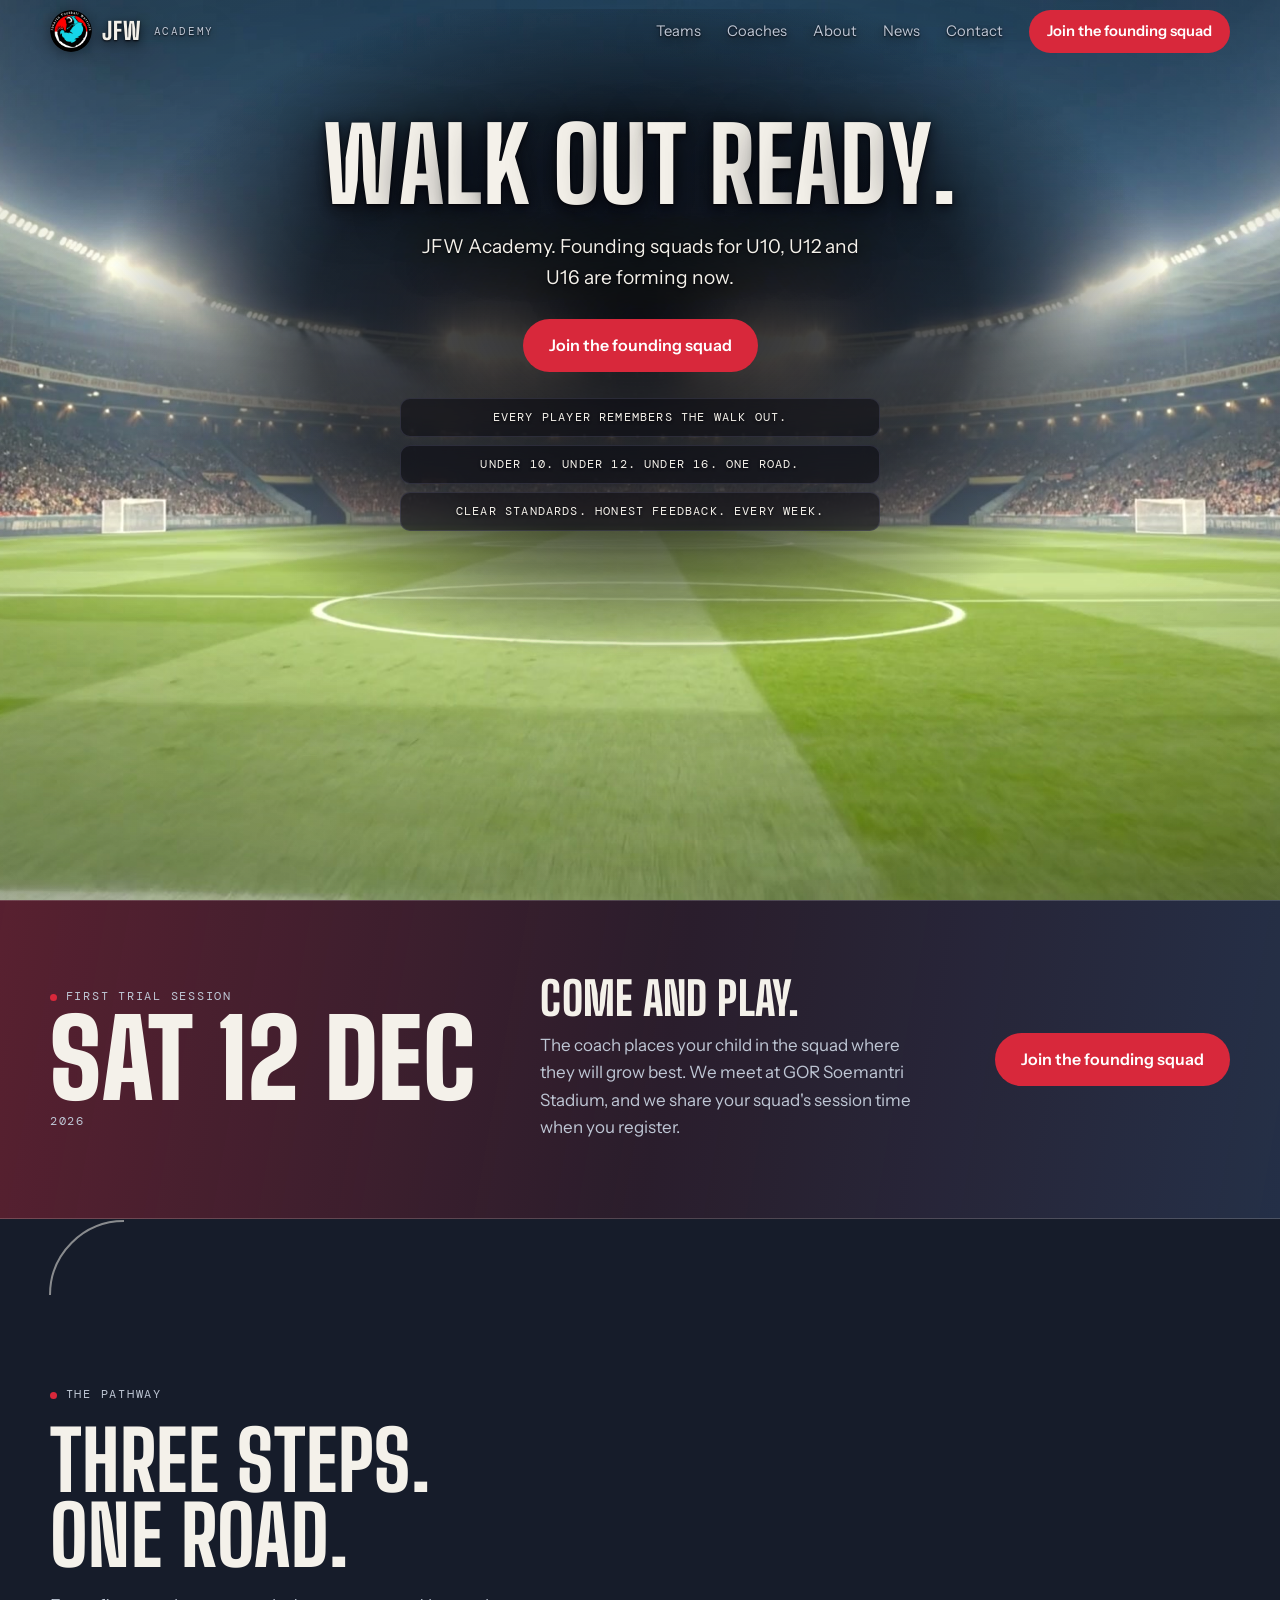
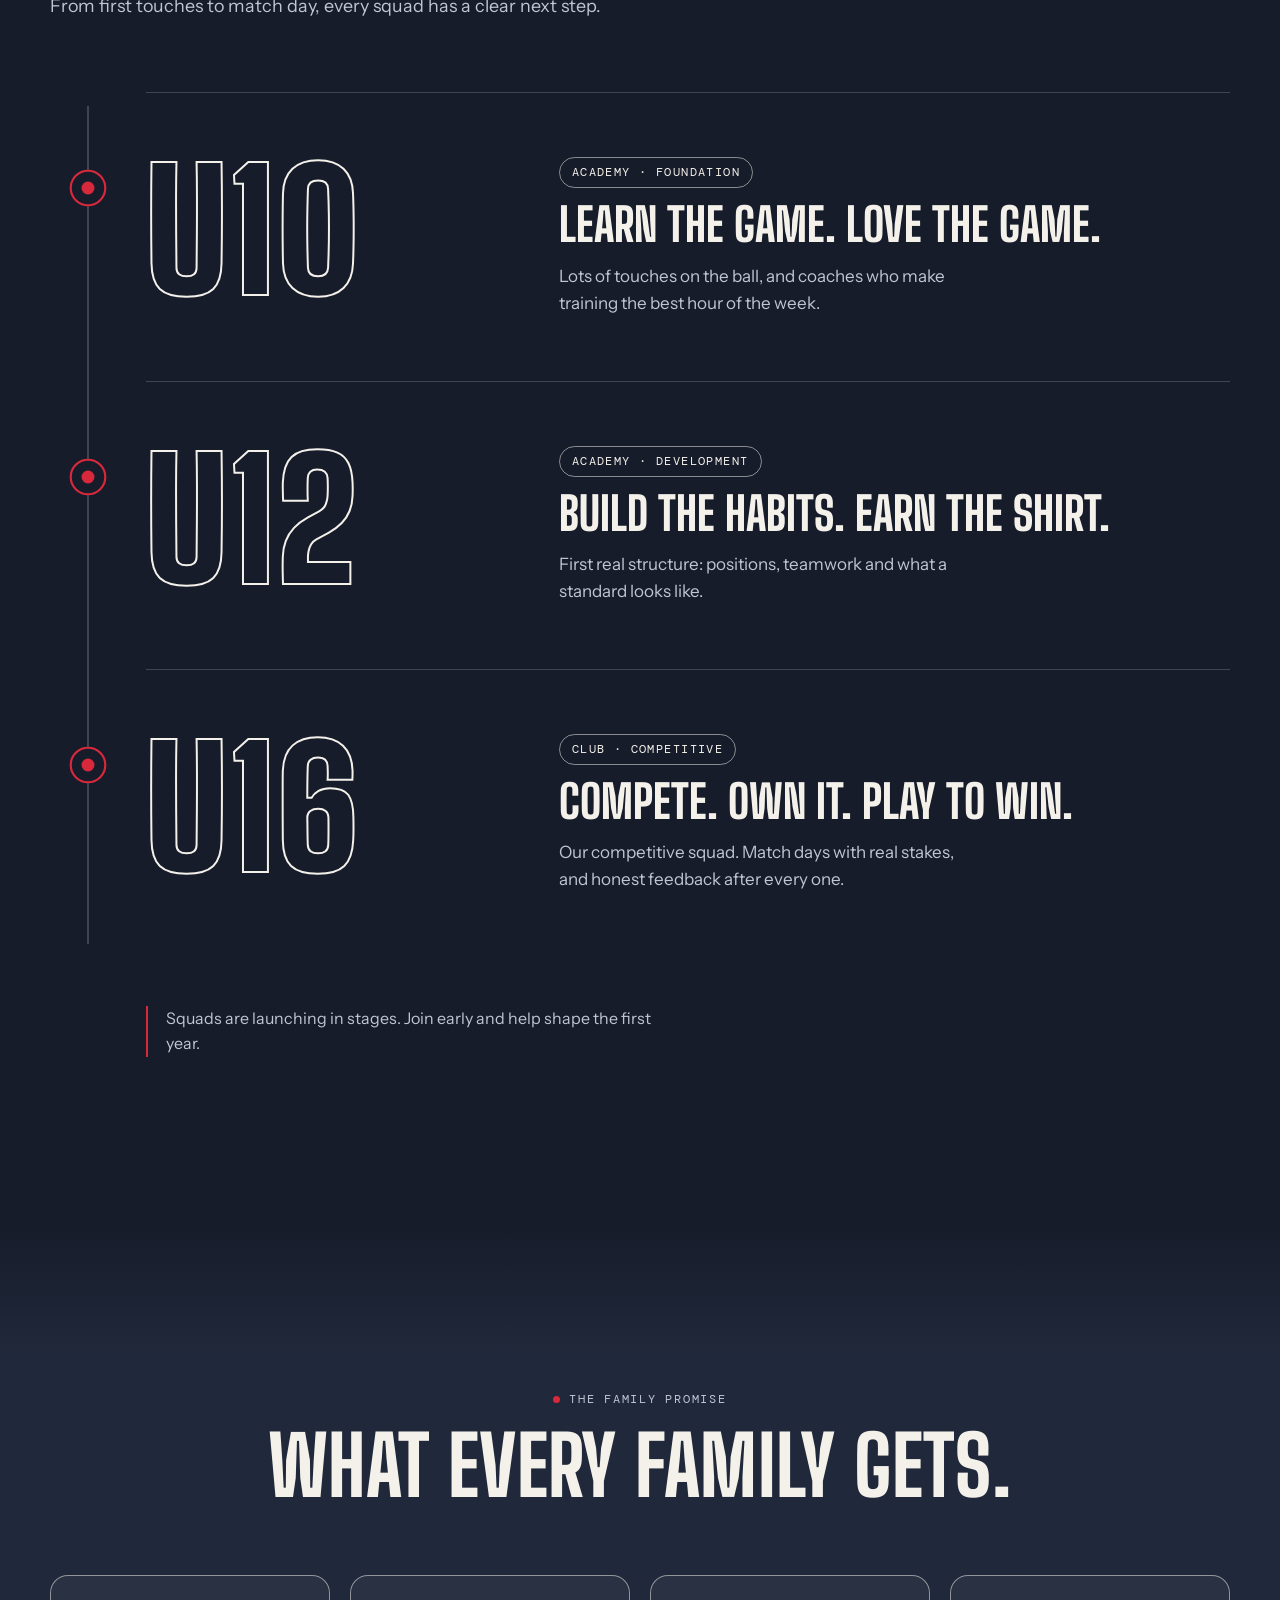
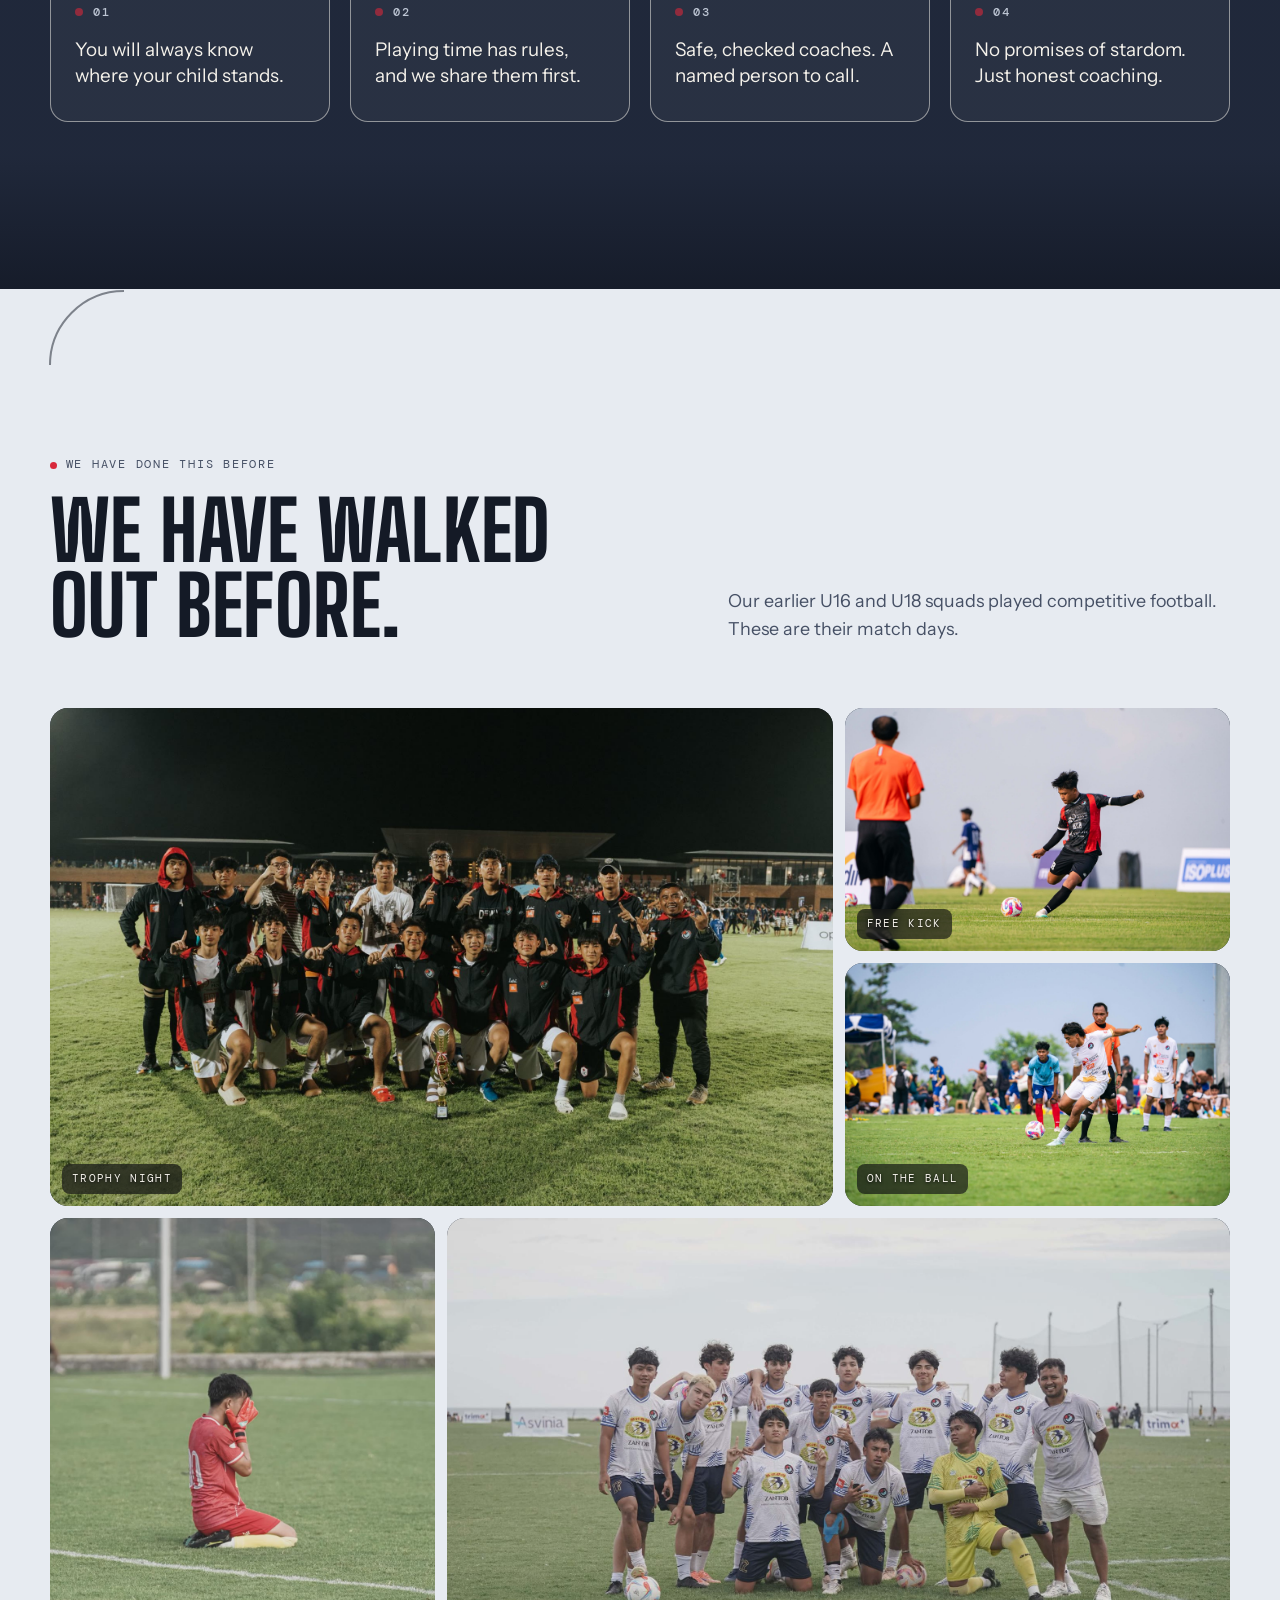
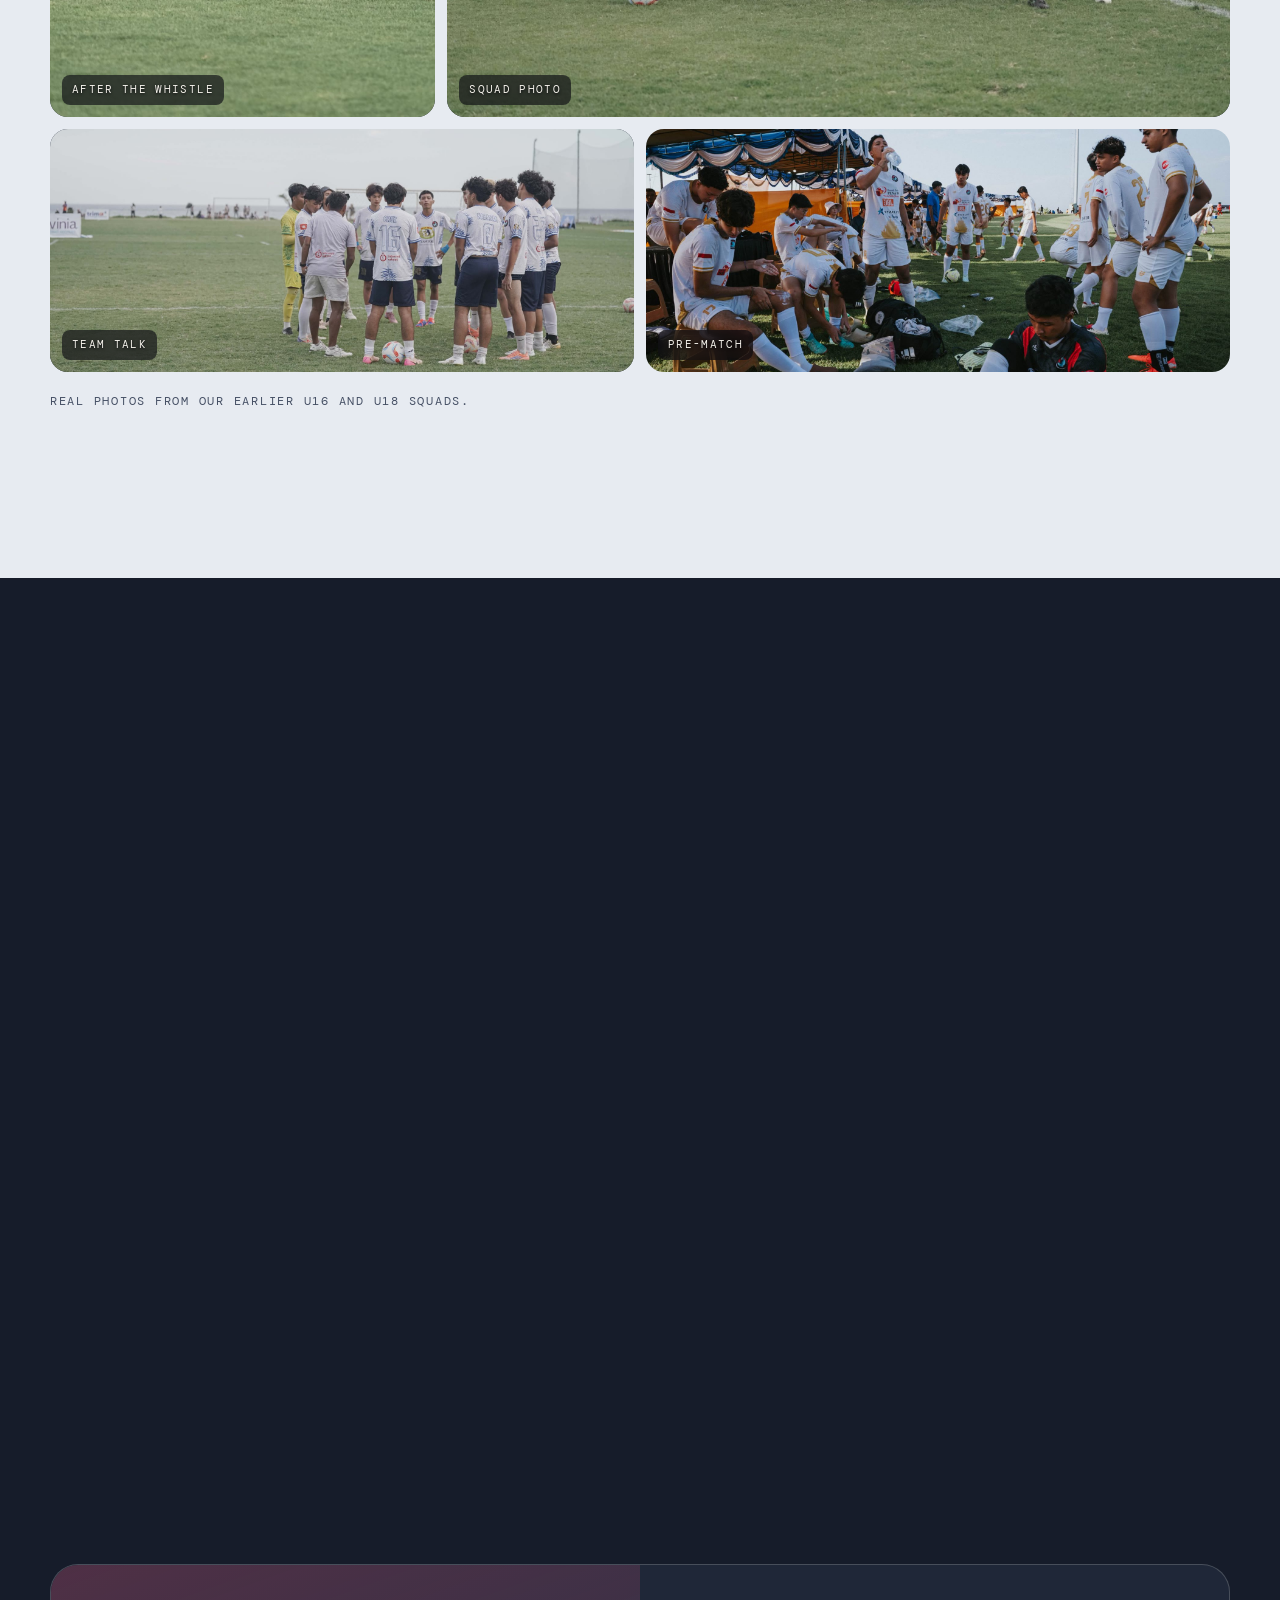
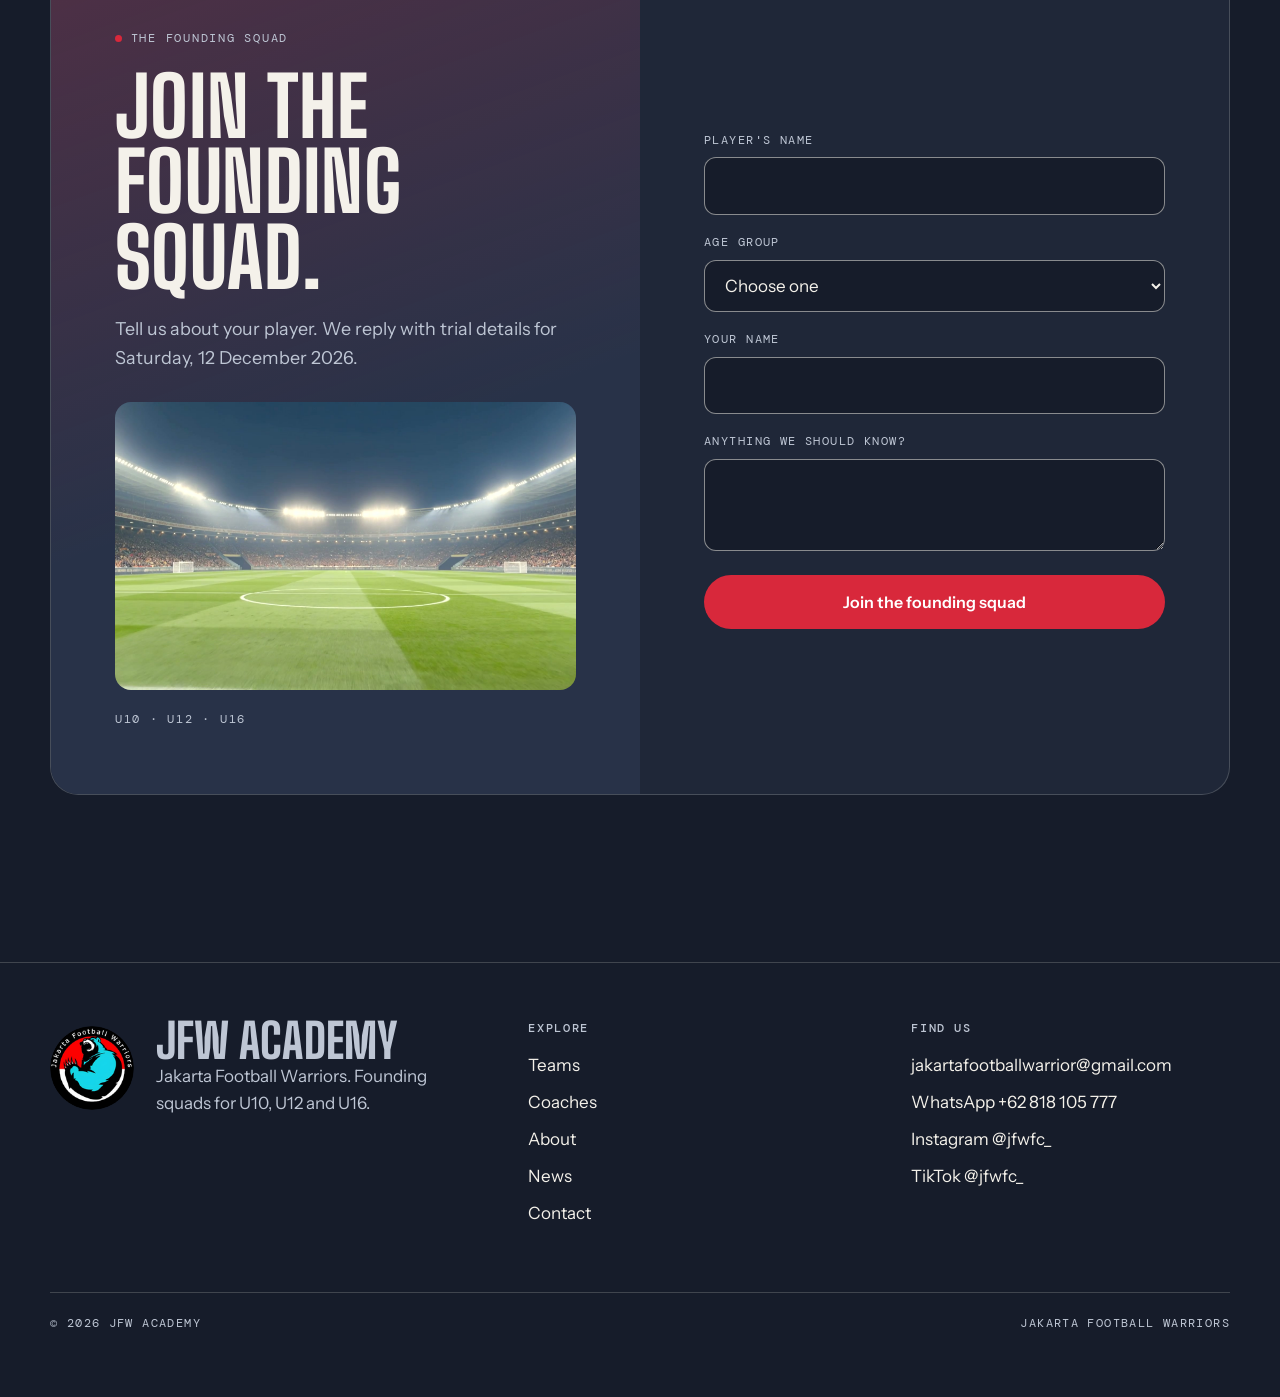
==== index.html @ f1566545 "JFW Academy website preview" ====
<!doctype html>
<html lang="en">
<head>
<meta charset="utf-8">
<meta name="viewport" content="width=device-width,initial-scale=1">
<title>JFW Academy | Jakarta Football Warriors</title>
<meta name="description" content="JFW Academy, Jakarta Football Warriors. Founding squads for U10, U12 and U16 are forming now. Join the founding squad.">
<meta name="theme-color" content="#161C2A">
<meta name="color-scheme" content="dark">
<!-- PREVIEW ONLY: remove the next tag at the real launch -->
<meta name="robots" content="noindex, nofollow">
<link rel="icon" type="image/png" href="assets/logo-64.png">
<!-- DEPLOY STEP: patch og:url and og:image with the live absolute URL before zipping -->
<meta property="og:type" content="website">
<meta property="og:title" content="JFW Academy | Walk out ready.">
<meta property="og:description" content="Founding squads for U10, U12 and U16 are forming now.">
<meta property="og:url" content="https://cruzsl.github.io/prototypejfw/">
<meta property="og:image" content="https://cruzsl.github.io/prototypejfw/assets/hero-ending.jpg">
<link rel="preconnect" href="https://fonts.googleapis.com">
<link rel="preconnect" href="https://fonts.gstatic.com" crossorigin>
<link href="https://fonts.googleapis.com/css2?family=Big+Shoulders+Display:wght@700;800;900&family=DM+Mono:wght@400;500&family=Instrument+Sans:wght@400;500;600&display=swap" rel="stylesheet">
<link rel="stylesheet" href="assets/site.css">
<script src="assets/site.js" defer></script>
<style>

/* ---------- hero (scrub mode) ---------- */
.hero{position:relative;height:600vh}
.stage{position:sticky;top:0;height:100vh;height:100dvh;overflow:hidden;background:var(--canvas)}
.poster{position:absolute;inset:0;background-size:cover;background-position:center}
#hero-video{position:absolute;inset:0;width:100%;height:100%;object-fit:cover;opacity:0;transform:translateZ(0);will-change:transform;transition:opacity .8s var(--ease)}
.stage.video-ready #hero-video{opacity:1}
.scrim{position:absolute;inset:0;pointer-events:none;z-index:2;background:radial-gradient(ellipse 120% 90% at 50% 45%,rgba(10,10,18,0) 38%,rgba(10,10,18,.46) 100%)}
.band{position:absolute;z-index:3;opacity:0;visibility:hidden;pointer-events:none;text-shadow:var(--tshadow);width:min(31vw,28rem)}
.band.live{pointer-events:auto}
.band::before{content:"";position:absolute;z-index:-1;inset:-34% -42%;pointer-events:none;opacity:calc(.25 + .75*var(--k,1));background:radial-gradient(ellipse 74% 62% at 50% 50%,rgba(5,5,10,var(--s0,.78)) 0%,rgba(5,5,10,var(--s1,.54)) 46%,rgba(5,5,10,0) 76%)}
.b3{--s0:.9;--s1:.68}
.b1{left:5.5vw;top:50%;transform:translateY(-50%)}
.b2{right:5.5vw;top:50%;transform:translateY(-50%);text-align:right}
.b3{left:5.5vw;top:50%;transform:translateY(-50%)}
.b4{left:50%;top:max(13vh,92px);transform:translateX(-50%);width:min(92vw,54rem);text-align:center}
.b4::before{inset:-26% -14% -62% -14%;background:radial-gradient(ellipse 62% 56% at 50% 40%,rgba(5,5,10,.88) 0%,rgba(5,5,10,.66) 48%,rgba(5,5,10,0) 78%)}
.band .h{font-family:var(--display);font-weight:800;text-transform:uppercase;line-height:.94;letter-spacing:.005em;font-size:clamp(2.7rem,5.6vw,6.2rem)}
.b4 .h{font-size:clamp(2.6rem,min(8.4vw,13vh),8.6rem)}
@media (max-height:680px){.b4{top:max(10vh,78px)}.b4 .sub{margin-top:10px;font-size:1rem}.b4 .actions{margin-top:16px}}
.band .vis{display:block}
.w{display:inline-block;white-space:nowrap}
.c{display:inline-block}
.band .sub{margin:18px auto 0;font-size:clamp(1rem,1.5vw,1.3rem);max-width:34ch;color:var(--text-primary)}
.band .actions{margin-top:26px}
.band .btn{text-shadow:none;pointer-events:auto}
.static-lines{display:none}

/* entrance personalities, all transform and opacity, scrubbed off --k */
.fx-depth .w{--kc:clamp(0,(var(--k,0) - var(--th,0))*2.8,1);opacity:var(--kc);transform:scale(calc(.82 + .18*var(--kc)))}
.fx-grid .c{--kc:clamp(0,(var(--k,0) - var(--th,0))*2.6,1);opacity:var(--kc);transform:translateX(calc((1 - var(--kc))*var(--jx,0px)))}
.fx-punch .w{--kc:clamp(0,(var(--k,0) - var(--th,0))*3,1);--ks:clamp(0,(var(--k,0) - var(--th,0) - var(--sd,.1))*var(--ss,3.2),1);opacity:var(--kc);transform:scale(calc(.6 + (.4 + var(--ov,.12))*var(--kc) - var(--ov,.12)*var(--ks)))}
.fx-punch .w.em{--ov:.24;--sd:.16;--ss:2.6;color:#fff}
.fx-rise .w{--kc:clamp(0,(var(--k,0) - var(--th,0))*2.8,1);opacity:var(--kc);transform:translateY(calc((1 - var(--kc))*30px))}
.b4 .sub{--ks:clamp(0,(var(--k,0) - .66)*4,1);opacity:var(--ks);transform:translateY(calc((1 - var(--ks))*14px))}
.b4 .actions{--kb:clamp(0,(var(--k,0) - .78)*5,1);opacity:var(--kb);transform:translateY(calc((1 - var(--kb))*14px))}

.ring{position:absolute;z-index:4;left:50%;bottom:calc(max(7vh,48px) + 44px);width:38px;height:38px;margin-left:-19px;color:var(--text-primary);transform:rotate(-90deg);opacity:.85;transition:opacity .6s var(--ease)}
.ring .back{opacity:.22}
.stage.video-ready .ring,.stage.video-failed .ring{opacity:0;pointer-events:none}
.cue{position:absolute;z-index:4;left:50%;bottom:max(5vh,32px);transform:translateX(-50%);display:flex;flex-direction:column;align-items:center;gap:10px;text-shadow:var(--tshadow);transition:opacity .5s var(--ease)}
.cue.gone{opacity:0}
.cue i{display:block;width:1px;height:34px;background:linear-gradient(var(--text-primary),transparent);transform-origin:top;animation:cue 2.6s var(--ease-io) infinite;animation-delay:-1.1s}
@keyframes cue{0%{transform:scaleY(.15);opacity:.2}55%{transform:scaleY(1);opacity:1}100%{transform:scaleY(1);opacity:0}}
@media (max-height:560px){.cue,.ring{display:none}}

/* ---------- static hero (phones, portrait tablets, reduced motion, failed video) ---------- */
@media (max-width:720px),(orientation:portrait) and (max-width:1024px),(orientation:portrait) and (pointer:coarse),(orientation:landscape) and (pointer:coarse) and (max-height:560px),(prefers-reduced-motion:reduce){
  .hero{height:auto}
  .stage{position:relative;height:auto;min-height:100vh;min-height:100svh}
  .poster{background-image:url('assets/hero-ending.jpg')}
  #hero-video,.ring,.cue,.b1,.b2,.b3{display:none}
  .band.b4{opacity:1;visibility:visible;pointer-events:auto;--k:1}
  .band .h{font-size:clamp(3rem,12.5vw,5.6rem)}
  .static-lines{display:grid;gap:8px;margin:26px auto 0;max-width:30rem}
  .static-lines li{font-family:var(--mono);font-size:.74rem;letter-spacing:.1em;text-transform:uppercase;color:var(--text-primary);background:rgba(8,8,15,.55);border:1px solid rgba(96,96,126,.3);border-radius:10px;padding:9px 12px;backdrop-filter:blur(10px);text-shadow:0 1px 3px rgba(5,5,10,.85)}
}
html.static .hero{height:auto}
html.static .stage{position:relative;height:auto;min-height:100vh;min-height:100svh}
html.static .poster{background-image:url('assets/hero-ending.jpg')}
html.static #hero-video,html.static .ring,html.static .cue,html.static .b1,html.static .b2,html.static .b3{display:none}
html.static .band.b4{opacity:1;visibility:visible;pointer-events:auto;--k:1}
html.static .band .h{font-size:clamp(3rem,12.5vw,5.6rem)}
html.static .static-lines{display:grid;gap:8px;margin:26px auto 0;max-width:30rem}
html.static .static-lines li{font-family:var(--mono);font-size:.74rem;letter-spacing:.1em;text-transform:uppercase;color:var(--text-primary);background:rgba(8,8,15,.55);border:1px solid rgba(96,96,126,.3);border-radius:10px;padding:9px 12px;backdrop-filter:blur(10px);text-shadow:0 1px 3px rgba(5,5,10,.85)}
@media (min-width:721px){html.static .band .h{font-size:clamp(3.2rem,8vw,7.4rem)}}


/* trial day banner */
.trial.sec{padding:clamp(44px,6vw,80px) 0;background:linear-gradient(100deg,rgba(216,40,59,.34),rgba(216,40,59,.10) 52%,rgba(110,150,225,.16));border-block:1px solid var(--line)}
.trial .wrap{display:grid;grid-template-columns:auto 1fr auto;gap:clamp(24px,5vw,72px);align-items:center}
.trial-date{display:grid;gap:6px;justify-items:start}
.trial .date{font-size:clamp(3.6rem,8.4vw,7.4rem);line-height:.86;font-weight:900;letter-spacing:.005em}
.trial-copy{display:grid;gap:12px}
.trial-copy h2{font-size:clamp(2rem,3.6vw,3.2rem)}
.trial-copy p{color:var(--text-secondary);max-width:40ch}
@media (max-width:900px){.trial .wrap{grid-template-columns:1fr}}

/* the road: signature pitch line */
.road{position:relative;padding-left:96px;--rail:38px}
.road::before{content:"";position:absolute;left:calc(var(--rail) - 1px);top:14px;bottom:14px;width:2px;background:var(--line)}
.road .line{position:absolute;left:calc(var(--rail) - 1px);top:14px;bottom:14px;width:2px;background:var(--text-primary);transform-origin:top;transform:scaleY(var(--d,0));box-shadow:0 0 14px rgba(241,238,231,.35)}
.stop{position:relative;display:grid;grid-template-columns:minmax(150px,.7fr) 1.3fr;gap:clamp(20px,4vw,56px);align-items:start;padding:clamp(34px,5vw,64px) 0;border-top:1px solid var(--line)}
.stop:first-child{border-top:0;padding-top:0}
.node{position:absolute;left:-96px;top:calc(clamp(34px,5vw,64px) + 14px);width:34px;height:34px;margin-left:21px;border-radius:50%;border:2px solid var(--line-strong);background:var(--canvas);transition:border-color .5s var(--ease),transform .6s var(--ease),background .5s var(--ease)}
.stop:first-child .node{top:14px}
.node::before{content:"";position:absolute;inset:9px;border-radius:50%;background:var(--text-secondary);opacity:.5;transition:background .5s var(--ease),opacity .5s var(--ease)}
.node::after{content:"";position:absolute;inset:-9px;border-radius:50%;border:1px solid var(--accent);opacity:0}
.node.on{border-color:var(--accent);transform:scale(1.08)}
.node.on::before{background:var(--accent);opacity:1}
.vis-on .node.on::after{animation:pulse 5s var(--ease-io) infinite;animation-delay:-1.4s}
@keyframes pulse{0%,100%{opacity:0;transform:scale(.85)}50%{opacity:.7;transform:scale(1.15)}}
.age{font-family:var(--display);font-weight:900;font-size:clamp(5rem,13vw,11rem);line-height:.8;color:transparent;-webkit-text-stroke:2px var(--text-primary);letter-spacing:.01em;padding-top:.04em}
.stop h3{font-family:var(--display);font-weight:800;text-transform:uppercase;font-size:clamp(1.9rem,3.6vw,3rem);line-height:1;margin:14px 0 14px}
.tag{display:inline-block;font-family:var(--mono);font-size:.74rem;letter-spacing:.12em;text-transform:uppercase;color:var(--text-primary);border:1px solid var(--line-strong);border-radius:999px;padding:5px 12px}
.stop p{color:var(--text-secondary);max-width:38ch}
.road-note{margin:clamp(30px,4vw,48px) 0 0 96px;color:var(--text-secondary);font-size:1rem;max-width:46ch;padding-left:18px;border-left:2px solid var(--accent)}

/* the family promise */
.walk{background:linear-gradient(180deg,transparent,rgba(40,50,72,.55) 20%,rgba(40,50,72,.55) 80%,transparent)}
.walk .sec-head{text-align:center;justify-items:center}
.promises{display:grid;grid-template-columns:repeat(4,1fr);gap:clamp(12px,1.6vw,22px)}
.promise{position:relative;padding:28px 24px 32px;border-radius:18px;border:1px solid var(--line-strong);background:rgba(255,255,255,.045);font-size:1.18rem;line-height:1.4;transition:border-color .4s var(--ease),background .4s var(--ease),opacity .9s var(--ease),transform .9s var(--ease);transition-delay:calc(var(--i,0)*100ms)}
.promise:hover{border-color:var(--accent-hover);background:rgba(255,255,255,.075)}
.promise b{display:flex;align-items:center;gap:10px;font-family:var(--mono);font-weight:500;font-size:.74rem;letter-spacing:.14em;color:var(--text-secondary);margin-bottom:16px}
.promise b::before{content:"";width:8px;height:8px;border-radius:50%;background:var(--accent);opacity:.6}
.vis-on .promise b::before{animation:dotglow 4.6s var(--ease-io) infinite;animation-delay:calc(var(--i,0)*-1.1s)}
@keyframes dotglow{0%,100%{opacity:.35}50%{opacity:1}}
@keyframes glow{0%,100%{opacity:.14}50%{opacity:.5}}

/* proof gallery */
.proof-head{display:grid;grid-template-columns:1.1fr .9fr;gap:clamp(24px,5vw,80px);align-items:end;margin-bottom:clamp(36px,5vw,64px)}
.gal{display:grid;grid-template-columns:repeat(6,1fr);grid-auto-rows:clamp(130px,19vw,270px);gap:12px}
.gal figure{position:relative;overflow:hidden;border-radius:18px;background:var(--panel)}
.gal img{width:100%;height:100%;object-fit:cover;transition:transform 1.2s var(--ease)}
.gal figure:hover img{transform:scale(1.045)}
.gal .cap{position:absolute;left:12px;bottom:12px;font-family:var(--mono);font-size:.7rem;letter-spacing:.12em;text-transform:uppercase;padding:6px 10px;border-radius:8px;color:#F4F1EA;background:rgba(8,8,15,.62);backdrop-filter:blur(10px);-webkit-backdrop-filter:blur(10px);text-shadow:0 1px 3px rgba(5,5,10,.85)}
.g1{grid-column:1/5;grid-row:1/3}.g2{grid-column:5/7;grid-row:1}.g3{grid-column:5/7;grid-row:2}
.g4{grid-column:1/3;grid-row:3/5}.g5{grid-column:3/7;grid-row:3/5}
.g6{grid-column:1/4;grid-row:5}.g7{grid-column:4/7;grid-row:5}
.g1 img{object-position:50% 62%}.g2 img{object-position:68% 50%}.g3 img{object-position:60% 55%}.g4 img{object-position:52% 58%}.g5 img{object-position:50% 45%}.g6 img{object-position:50% 70%}.g7 img{object-position:50% 50%}
.proof-note{margin-top:20px}

/* faq */
.faq-grid{display:grid;grid-template-columns:.8fr 1.2fr;gap:clamp(28px,6vw,96px);align-items:start}
.faq-side{position:sticky;top:110px;display:grid;gap:18px}


@media (max-width:900px){
  .promises{grid-template-columns:repeat(2,1fr)}
  .proof-head,.faq-grid,.join-card{grid-template-columns:1fr}
  .faq-side{position:static}
  .stop{grid-template-columns:1fr}
  .age{font-size:clamp(4.4rem,22vw,7rem)}
}
@media (max-width:720px){
  .road{padding-left:64px;--rail:22px}
  .node{left:-64px;margin-left:5px}
  .road-note{margin-left:0}
  .gal{grid-template-columns:repeat(2,1fr);grid-auto-rows:clamp(130px,38vw,230px)}
  .g1,.g5{grid-column:1/3;grid-row:auto}
  .g2,.g3,.g4,.g6,.g7{grid-column:auto;grid-row:auto}
  .g7{grid-column:1/3}
}
@media (max-width:560px){.promises{grid-template-columns:1fr}}
@media (pointer:coarse){.btn,summary,.field input,.field select{min-height:44px}.btn{display:inline-flex;align-items:center;justify-content:center}}

/* reduced motion: final states, no motion */
@media (prefers-reduced-motion:reduce){
  *,*::before,*::after{animation:none!important;transition:none!important;transition-delay:0s!important;scroll-behavior:auto!important}
  body{opacity:1}
  .rvc .rv{opacity:1;transform:none}
  .road .line{transform:scaleY(1)}
  .node{border-color:var(--accent)}.node::before{background:var(--accent);opacity:1}
  .arc path{stroke-dashoffset:0}
  .dust{display:none}
  .band .h .w,.band .h .c,.band .sub,.band .actions{opacity:1;transform:none}
}
html.pinned .road .line{transform:scaleY(1)}
html.pinned .node{border-color:var(--accent)}
html.pinned .node::before{background:var(--accent);opacity:1}
</style>
<noscript><style>body{opacity:1}.hero{height:auto}.stage{position:relative;height:auto;min-height:100vh}.poster{background-image:url(assets/hero-ending.jpg)}#hero-video,.ring,.cue,.b1,.b2,.b3{display:none}.band.b4{opacity:1;visibility:visible;pointer-events:auto;--k:1}.rvc .rv{opacity:1;transform:none}.promise{opacity:1;transform:none}.road .line{transform:scaleY(1)}.static-lines{display:grid;gap:8px;margin-top:24px}</style></noscript>
</head>
<body>
<a class="skip" href="#main">Skip to content</a>

<div class="env" aria-hidden="true">
  <div class="dust">
    <i style="--x:6%;--t:46s"></i><i style="--x:14%;--t:62s"></i><i style="--x:23%;--t:54s"></i><i style="--x:31%;--t:70s"></i>
    <i style="--x:40%;--t:58s"></i><i style="--x:49%;--t:66s"></i><i style="--x:57%;--t:50s"></i><i style="--x:66%;--t:74s"></i>
    <i style="--x:73%;--t:60s"></i><i style="--x:81%;--t:52s"></i><i style="--x:88%;--t:68s"></i><i style="--x:95%;--t:64s"></i>
  </div>
</div>

<nav class="nav" id="nav" aria-label="Main">
  <div class="wrap">
    <a class="brand" href="index.html" aria-label="JFW Academy, home">
      <img src="assets/logo-128.png" width="42" height="42" alt="">
      JFW <small>Academy</small>
    </a>
    <button class="nav-toggle" type="button" aria-expanded="false" aria-controls="navlinks"><span class="sr">Menu</span><i></i><i></i></button>
    <div class="links" id="navlinks">
      <a href="teams.html">Teams</a>
      <a href="coaches.html">Coaches</a>
      <a href="about.html">About</a>
      <a href="news.html">News</a>
      <a href="contact.html">Contact</a>
      <a class="btn sm" href="#join">Join the founding squad</a>
    </div>
  </div>
</nav>

<main id="main" tabindex="-1">

<section class="hero" id="hero" aria-label="JFW Academy">
  <h1 class="sr">JFW Academy. Walk out ready.</h1>
  <div class="stage" id="stage">
    <div class="poster" id="poster"></div>
    <video id="hero-video" preload="none" muted playsinline aria-hidden="true" tabindex="-1"></video>
    <div class="scrim"></div>

    <div class="band b1" data-a="0" data-b="0.22" data-ramp="0.05" data-fx="depth"><p class="h" data-split>Every player remembers the walk out.</p></div>
    <div class="band b2" data-a="0.25" data-b="0.47" data-ramp="0.05" data-fx="grid" data-spread="0.5" data-breaks="sentence"><p class="h" data-split>Under 10. Under 12. Under 16. One road.</p></div>
    <div class="band b3" data-a="0.50" data-b="0.72" data-ramp="0.05" data-fx="punch"><p class="h" data-split data-em="Honest,Every">Clear standards. Honest feedback. Every week.</p></div>
    <div class="band b4" data-a="0.76" data-b="1" data-ramp="0.06" data-fx="rise">
      <p class="h" data-split>Walk out ready.</p>
      <p class="sub">JFW Academy. Founding squads for U10, U12 and U16 are forming now.</p>
      <div class="actions"><a class="btn" href="#join">Join the founding squad</a></div>
      <ul class="static-lines" aria-hidden="true">
        <li>Every player remembers the walk out.</li>
        <li>Under 10. Under 12. Under 16. One road.</li>
        <li>Clear standards. Honest feedback. Every week.</li>
      </ul>
    </div>

    <svg class="ring" id="ring" viewBox="0 0 48 48" aria-hidden="true"><circle class="back" cx="24" cy="24" r="20" fill="none" stroke="currentColor" stroke-width="3"/><circle cx="24" cy="24" r="20" fill="none" stroke="currentColor" stroke-width="3" stroke-linecap="round" stroke-dasharray="126" style="stroke-dashoffset:var(--ld,126)"/></svg>
    <div class="cue mono" id="cue" aria-hidden="true">Scroll to walk out<i></i></div>
  </div>
</section>

<section class="trial sec" id="trial" aria-labelledby="trial-h">
  <div class="wrap rvc">
    <div class="trial-date rv" style="--i:0">
      <span class="mono kicker kdot">First trial session</span>
      <time class="date display" datetime="2026-12-12">Sat 12 Dec</time>
      <span class="mono">2026</span>
    </div>
    <div class="trial-copy rv" style="--i:1">
      <h2 class="display" id="trial-h">Come and play.</h2>
      <p>The coach places your child in the squad where they will grow best. We meet at GOR Soemantri Stadium, and we share your squad's session time when you register.</p>
    </div>
    <div class="rv" style="--i:2"><a class="btn" href="#join">Join the founding squad</a></div>
  </div>
</section>

<section class="sec" id="road" aria-labelledby="road-h">
  <svg class="arc rvc" aria-hidden="true" viewBox="0 0 78 78"><path d="M2 76A74 74 0 0 1 76 2" fill="none" stroke="currentColor" stroke-width="2" pathLength="1"/></svg>
  <div class="wrap">
    <div class="sec-head rvc">
      <span class="mono kicker rv" style="--i:0">The pathway</span>
      <h2 class="display rv" style="--i:1" id="road-h">Three steps.<br>One road.</h2>
      <p class="lede rv" style="--i:2">From first touches to match day, every squad has a clear next step.</p>
    </div>
    <ol class="road" id="roadList">
      <span class="line" id="roadLine"></span>
      <li class="stop rvc">
        <span class="node"></span>
        <div class="age rv" style="--i:0">U10</div>
        <div><span class="tag rv" style="--i:1">Academy &middot; Foundation</span><h3 class="rv" style="--i:2">Learn the game. Love the game.</h3><p class="rv" style="--i:3">Lots of touches on the ball, and coaches who make training the best hour of the week.</p></div>
      </li>
      <li class="stop rvc">
        <span class="node"></span>
        <div class="age rv" style="--i:0">U12</div>
        <div><span class="tag rv" style="--i:1">Academy &middot; Development</span><h3 class="rv" style="--i:2">Build the habits. Earn the shirt.</h3><p class="rv" style="--i:3">First real structure: positions, teamwork and what a standard looks like.</p></div>
      </li>
      <li class="stop rvc">
        <span class="node"></span>
        <div class="age rv" style="--i:0">U16</div>
        <div><span class="tag rv" style="--i:1">Club &middot; Competitive</span><h3 class="rv" style="--i:2">Compete. Own it. Play to win.</h3><p class="rv" style="--i:3">Our competitive squad. Match days with real stakes, and honest feedback after every one.</p></div>
      </li>
    </ol>
    <p class="road-note">Squads are launching in stages. Join early and help shape the first year.</p>
  </div>
</section>

<section class="sec walk" id="walkout" aria-labelledby="walk-h">
  <div class="wrap">
    <div class="sec-head rvc">
      <span class="mono kicker rv" style="--i:0">The family promise</span>
      <h2 class="display rv" style="--i:1" id="walk-h">What every family gets.</h2>
    </div>
    <ul class="promises rvc">
      <li class="promise rv" style="--i:0"><b>01</b>You will always know where your child stands.</li>
      <li class="promise rv" style="--i:1"><b>02</b>Playing time has rules, and we share them first.</li>
      <li class="promise rv" style="--i:2"><b>03</b>Safe, checked coaches. A named person to call.</li>
      <li class="promise rv" style="--i:3"><b>04</b>No promises of stardom. Just honest coaching.</li>
    </ul>
  </div>
</section>

<section class="sec light" id="proof" aria-labelledby="proof-h">
  <svg class="arc rvc" aria-hidden="true" viewBox="0 0 78 78"><path d="M2 76A74 74 0 0 1 76 2" fill="none" stroke="currentColor" stroke-width="2" pathLength="1"/></svg>
  <div class="wrap">
    <div class="proof-head rvc">
      <div class="sec-head" style="margin:0">
        <span class="mono kicker kdot rv" style="--i:0">We have done this before</span>
        <h2 class="display rv" style="--i:1" id="proof-h">We have walked out before.</h2>
      </div>
      <p class="lede rv" style="--i:2">Our earlier U16 and U18 squads played competitive football. These are their match days.</p>
    </div>
    <div class="gal rvc">
      <figure class="g1 rv" style="--i:0"><img src="assets/trophy-night.jpg" width="1920" height="1280" alt="A JFW squad in black and red training jackets kneeling and standing behind a trophy on a floodlit pitch at night" loading="lazy"><figcaption class="cap">Trophy night</figcaption></figure>
      <figure class="g2 rv" style="--i:1"><img src="assets/free-kick.jpg" width="1920" height="1204" alt="A JFW player in the black and red kit striking a free kick" loading="lazy"><figcaption class="cap">Free kick</figcaption></figure>
      <figure class="g3 rv" style="--i:2"><img src="assets/on-the-ball.jpg" width="1920" height="1204" alt="A JFW player in the white and gold kit shielding the ball from an opponent" loading="lazy"><figcaption class="cap">On the ball</figcaption></figure>
      <figure class="g4 rv" style="--i:3"><img src="assets/after-the-whistle.jpg" width="1920" height="1280" alt="A goalkeeper in red kneeling on the pitch with hands over their face after a match" loading="lazy"><figcaption class="cap">After the whistle</figcaption></figure>
      <figure class="g5 rv" style="--i:4"><img src="assets/squad-photo.jpg" width="1920" height="1280" alt="A JFW squad in white kits with blue palm prints posing together with their coach and two match balls" loading="lazy"><figcaption class="cap">Squad photo</figcaption></figure>
      <figure class="g6 rv" style="--i:5"><img src="assets/team-talk.jpg" width="1920" height="1280" alt="JFW players and their coach in a huddle on the pitch for a team talk" loading="lazy"><figcaption class="cap">Team talk</figcaption></figure>
      <figure class="g7 rv" style="--i:6"><img src="assets/pre-match.jpg" width="1920" height="1280" alt="JFW players in white and gold stretching and getting ready under the team tent before a match" loading="lazy"><figcaption class="cap">Pre-match</figcaption></figure>
    </div>
    <p class="mono proof-note">Real photos from our earlier U16 and U18 squads.</p>
  </div>
</section>

<section class="sec" id="faq" aria-labelledby="faq-h">
  <div class="wrap faq-grid">
    <div class="faq-side rvc">
      <span class="mono kicker rv" style="--i:0">Questions parents ask</span>
      <h2 class="display rv" style="--i:1" id="faq-h">Straight answers.</h2>
      <p class="lede rv" style="--i:2">Choosing an academy is a big call. Here is what we tell every family.</p>
    </div>
    <div class="faq-list rvc">
      <details class="rv" style="--i:0" name="faq"><summary>Is my child safe?<span class="pm" aria-hidden="true"></span></summary><div class="ans"><div><p>Every coach is checked and trained in child safeguarding, and there is one named person you can call.</p></div></div></details>
      <details class="rv" style="--i:1" name="faq"><summary>How will I know how my child is doing?<span class="pm" aria-hidden="true"></span></summary><div class="ans"><div><p>You get honest feedback after every match, and a clear review each term.</p></div></div></details>
      <details class="rv" style="--i:2" name="faq"><summary>Will my child actually play?<span class="pm" aria-hidden="true"></span></summary><div class="ans"><div><p>Minutes depend on effort and standards, and we explain them before you join.</p></div></div></details>
      <details class="rv" style="--i:3" name="faq"><summary>What if I do not know their level?<span class="pm" aria-hidden="true"></span></summary><div class="ans"><div><p>Come to a trial. Our first trial session is Saturday, 12 December 2026. The coach places your child where they will grow best.</p></div></div></details>
      <details class="rv" style="--i:4" name="faq"><summary>What does it cost?<span class="pm" aria-hidden="true"></span></summary><div class="ans"><div><p>Fees are shared before you commit. No surprises.</p></div></div></details>
      <details class="rv" style="--i:5" name="faq"><summary>Can my child get a scholarship?<span class="pm" aria-hidden="true"></span></summary><div class="ans"><div><p>For the U16 squad, scholarships come through trials and scouting. Families can also pay to join the U16 squad.</p></div></div></details>
    </div>
  </div>
</section>

<section class="sec" id="join" aria-labelledby="join-h">
  <div class="wrap">
    <div class="join-card rvc" id="joinCard">
      <div class="join-copy">
        <span class="mono kicker">The founding squad</span>
        <h2 class="display" id="join-h">Join the founding squad.</h2>
        <p class="lede">Tell us about your player. We reply with trial details for Saturday, 12 December 2026.</p>
        <img src="assets/hero-ending.jpg" width="1912" height="1080" alt="A floodlit stadium pitch at night" loading="lazy">
        <p class="mono">U10 &middot; U12 &middot; U16</p>
      </div>
      <form class="join-form" id="joinForm" novalidate>
        <div class="field"><label for="f-player">Player's name</label><input id="f-player" name="player" type="text" autocomplete="off" required><span class="err">Please add the player's name.</span></div>
        <div class="field"><label for="f-age">Age group</label>
          <select id="f-age" name="age" required><option value="">Choose one</option><option>U10</option><option>U12</option><option>U16</option><option>Not sure</option></select><span class="err">Please choose an age group.</span></div>
        <div class="field"><label for="f-parent">Your name</label><input id="f-parent" name="parent" type="text" autocomplete="name" required><span class="err">Please add your name.</span></div>
        <div class="field"><label for="f-note">Anything we should know?</label><textarea id="f-note" name="note"></textarea></div>
        <button class="btn" type="submit">Join the founding squad</button>
      </form>
      <div class="success" id="success" role="status" aria-live="polite">
        <h3 id="successTitle">Got it.</h3>
        <p id="successText"></p>
      </div>
    </div>
  </div>
</section>

</main>

<footer>
  <div class="wrap foot">
    <div class="foot-brand">
      <img src="assets/logo-128.png" width="84" height="84" alt="Jakarta Football Warriors crest" loading="lazy">
      <div>
        <p class="display">JFW Academy</p>
        <p>Jakarta Football Warriors. Founding squads for U10, U12 and U16.</p>
      </div>
    </div>
    <div>
      <h4>Explore</h4>
      <ul>
        <li><a href="teams.html">Teams</a></li>
        <li><a href="coaches.html">Coaches</a></li>
        <li><a href="about.html">About</a></li>
        <li><a href="news.html">News</a></li>
        <li><a href="contact.html">Contact</a></li>
      </ul>
    </div>
    <div>
      <h4>Find us</h4>
      <ul>
        <li><a href="mailto:jakartafootballwarrior@gmail.com">jakartafootballwarrior@gmail.com</a></li>
        <li><a href="https://wa.me/62818105777" rel="noopener" target="_blank">WhatsApp +62 818 105 777</a></li>
        <li><a href="https://www.instagram.com/jfwfc_/" rel="noopener" target="_blank">Instagram @jfwfc_</a></li>
        <li><a href="https://www.tiktok.com/@jfwfc_" rel="noopener" target="_blank">TikTok @jfwfc_</a></li>
      </ul>
    </div>
    <p class="foot-base"><span>&copy; 2026 JFW Academy</span><span>Jakarta Football Warriors</span></p>
  </div>
</footer>

<script>
(() => {
'use strict';
/* ====== settings ====== */
const VIDEO_URL = 'assets/hero-scrub.mp4';
const VIDEO_BYTES = 3230257;
const POSTER_URL = 'assets/hero-poster.jpg';

const $ = (s, r = document) => r.querySelector(s);
const $$ = (s, r = document) => [...r.querySelectorAll(s)];
const clamp = (v, lo, hi) => Math.min(hi, Math.max(lo, v));
const sm = (p, e0, e1) => { const t = clamp((p - e0) / (e1 - e0), 0, 1); return t * t * (3 - 2 * t); };
const html = document.documentElement;
const RM = matchMedia('(prefers-reduced-motion: reduce)');

/* ====== split headline text (seeded, identical on every load) ====== */
function rng(seed) { let s = seed >>> 0; return () => (s = (s * 1664525 + 1013904223) >>> 0) / 4294967296; }
function splitText(el, seed) {
  const band = el.closest('.band');
  const fx = band.dataset.fx;
  const spread = parseFloat(band.dataset.spread || '.5');
  const em = (el.dataset.em || '').split(',').map(s => s.trim().toLowerCase()).filter(Boolean);
  const text = el.textContent.trim();
  const words = text.split(/\s+/);
  const total = text.replace(/\s/g, '').length;
  const r = rng(seed);
  const sr = document.createElement('span'); sr.className = 'sr'; sr.textContent = text;
  const vis = document.createElement('span'); vis.className = 'vis'; vis.setAttribute('aria-hidden', 'true');
  let ci = 0;
  words.forEach((word, wi) => {
    const w = document.createElement('span'); w.className = 'w';
    if (em.includes(word.replace(/[^\w]/g, '').toLowerCase())) w.classList.add('em');
    const perWord = fx === 'depth' || fx === 'punch' || fx === 'rise';
    w.style.setProperty('--th', (perWord ? (wi / words.length) * (fx === 'rise' ? .3 : .42) : 0).toFixed(3));
    [...word].forEach(chr => {
      const c = document.createElement('span'); c.className = 'c'; c.textContent = chr;
      if (fx === 'grid') {
        c.style.setProperty('--th', ((ci / total) * spread + r() * .06).toFixed(3));
        c.style.setProperty('--jx', (-70 - r() * 70).toFixed(0) + 'px');
      }
      w.appendChild(c); ci++;
    });
    vis.appendChild(w);
    if (band.dataset.breaks === 'sentence' && /\.$/.test(word) && wi < words.length - 1) vis.appendChild(document.createElement('br'));
    else if (wi < words.length - 1) vis.appendChild(document.createTextNode(' '));
  });
  el.textContent = ''; el.append(sr, vis);
}
$$('.band').forEach((b, i) => b.classList.add('fx-' + b.dataset.fx));
$$('[data-split]').forEach((el, i) => splitText(el, 7919 * (i + 3)));

/* node lights */
const nio = new IntersectionObserver(es => es.forEach(e => { if (e.isIntersecting) { e.target.classList.add('on'); nio.unobserve(e.target); } }), { rootMargin: '0px 0px -38% 0px' });
$$('.node').forEach(n => nio.observe(n));

/* ====== page scroll: the pitch line ====== */
const roadList = $('#roadList'); const roadLine = $('#roadLine');
let lastD = -1;
function pageScroll() {
  const r = roadList.getBoundingClientRect();
  const d = clamp((innerHeight * .62 - r.top) / (r.height * .96), 0, 1);
  if (Math.abs(d - lastD) > .004 || ((d === 0 || d === 1) && d !== lastD)) { lastD = d; roadLine.style.setProperty('--d', d.toFixed(3)); }
}
let ticking = false;
addEventListener('scroll', () => { if (!ticking) { ticking = true; requestAnimationFrame(() => { pageScroll(); ticking = false; }); } }, { passive: true });
addEventListener('resize', pageScroll);
pageScroll();

/* ====== the scrub hero ====== */
const hero = $('#hero'), stage = $('#stage'), video = $('#hero-video'), poster = $('#poster'), ring = $('#ring'), cue = $('#cue');
const bands = $$('.band').map((el, i, arr) => ({
  el, i, last: i === arr.length - 1,
  a: +el.dataset.a, b: +el.dataset.b, ramp: +el.dataset.ramp || 0,
  op: -1, k: -1, vis: null, live: null
}));
let heroTop = 0, heroRange = 1;
function measureHero() {
  const r = hero.getBoundingClientRect();
  heroTop = r.top + scrollY; heroRange = Math.max(1, r.height - innerHeight);
}
const heroProgress = () => clamp((scrollY - heroTop) / heroRange, 0, 1);

let target = 0, shown = 0, rafId = null, lastTick = 0, heroOnScreen = true, loadK = 0, loadDone = false;
let cueGone = false;

function updateCaptions(p) {
  if (!scrubOn) return;
  for (const b of bands) {
    const len = b.b - b.a;
    const f = Math.min(0.036, len / 3);
    const inE = b.i === 0 ? 1 : sm(p, b.a, b.a + f);
    const outE = b.last ? 1 : 1 - sm(p, b.b - f, b.b);
    let op = inE * outE;
    if (p < b.a - 0.0001 && b.i !== 0) op = 0;
    if (p > b.b + 0.0001 && !b.last) op = 0;
    let k = clamp((p - b.a) / (b.ramp || Math.min(0.025, len * .35)), 0, 1);
    if (b.i === 0) k = Math.max(k, loadK);
    op = Math.round(op * 1000) / 1000;
    if (op !== b.op && (Math.abs(op - b.op) > .004 || op === 0 || op === 1)) {
      b.op = op; b.el.style.opacity = op;
      const v = op > .01;
      if (v !== b.vis) { b.vis = v; b.el.style.visibility = v ? 'visible' : 'hidden'; }
      const l = op > .6;
      if (l !== b.live) { b.live = l; b.el.classList.toggle('live', l); }
    }
    if (Math.abs(k - b.k) >= .008 || ((k === 0 || k === 1) && k !== b.k)) { b.k = k; b.el.style.setProperty('--k', k.toFixed(3)); }
  }
  const g = p > .03;
  if (g !== cueGone) { cueGone = g; cue.classList.toggle('gone', g); }
}

/* seek gate */
let seekBusy = false, pendingTime = null;
function requestSeek(t) {
  if (!video.duration) return;
  if (seekBusy) { pendingTime = t; return; }
  seekBusy = true;
  video.currentTime = t;
}
video.addEventListener('seeked', () => {
  seekBusy = false;
  if (pendingTime !== null) { const t = pendingTime; pendingTime = null; requestSeek(t); }
});
video.addEventListener('error', () => {
  seekBusy = false; pendingTime = null;
  if (video.src && !video.readyState) failVideo();
});

function tick(now) {
  const dt = Math.min(100, now - (lastTick || now));
  lastTick = now;
  const k = 0.24;
  shown += (target - shown) * (1 - Math.pow(1 - k, dt / 16.667));
  if (Math.abs(target - shown) < 0.0005) { shown = target; rafId = null; lastTick = 0; }
  else rafId = requestAnimationFrame(tick);
  requestSeek(shown * video.duration);
  updateCaptions(shown);
}
function onScroll() {
  target = heroProgress();
  if (rafId === null && heroOnScreen) rafId = requestAnimationFrame(tick);
}
new IntersectionObserver(es => es.forEach(e => { heroOnScreen = e.isIntersecting; if (heroOnScreen && scrubOn) onScroll(); }), { threshold: 0 }).observe(hero);

/* blob loader with the honest ring */
let heroInited = false, heroFailed = false;
function initHeroOnce() {
  if (heroInited) return; heroInited = true;
  poster.style.backgroundImage = "url('" + POSTER_URL + "')";
  let started = false;
  const start = () => { if (started) return; started = true; loadHeroBlob().catch(failVideo); };
  const img = new Image(); img.onload = start; img.onerror = start; img.src = POSTER_URL;
  setTimeout(start, 4000);
}
async function loadHeroBlob() {
  const ctrl = new AbortController();
  let watchdog = setTimeout(() => ctrl.abort(), 20000);
  const res = await fetch(VIDEO_URL, { priority: 'low', signal: ctrl.signal });
  if (!res.ok) throw new Error('video ' + res.status);
  const total = Number(res.headers.get('Content-Length')) || VIDEO_BYTES;
  const reader = res.body.getReader();
  const chunks = []; let got = 0, lastRing = 0;
  for (;;) {
    const { done, value } = await reader.read();
    if (done) break;
    clearTimeout(watchdog); watchdog = setTimeout(() => ctrl.abort(), 20000);
    chunks.push(value); got += value.length;
    const frac = Math.min(1, got / total);
    const now = performance.now();
    if (now - lastRing > 100 || frac === 1) { lastRing = now; ring.style.setProperty('--ld', Math.round(126 * (1 - frac))); }
  }
  clearTimeout(watchdog);
  ring.style.setProperty('--ld', 0);
  video.src = URL.createObjectURL(new Blob(chunks, { type: 'video/mp4' }));
  video.load();
  video.addEventListener('canplay', () => {
    if (!scrubOn) return;
    requestSeek(heroProgress() * video.duration);
    stage.classList.add('video-ready');
  }, { once: true });
}
function failVideo() {
  if (heroFailed) return;
  heroFailed = true;
  stage.classList.add('video-failed');
  applyHeroMode();
}

/* live gates: five queries, same strings as the CSS */
const GATES = [
  '(max-width: 720px)',
  '(orientation: portrait) and (max-width: 1024px)',
  '(orientation: portrait) and (pointer: coarse)',
  '(orientation: landscape) and (pointer: coarse) and (max-height: 560px)',
  '(prefers-reduced-motion: reduce)'
];
let scrubOn = false;
function startLoadRamp() {
  if (loadDone) return; loadDone = true;
  const t0 = performance.now();
  const step = now => {
    const t = clamp((now - t0) / 1400, 0, 1);
    loadK = 1 - Math.pow(1 - t, 3);
    if (scrubOn) updateCaptions(shown);
    if (t < 1) requestAnimationFrame(step);
  };
  requestAnimationFrame(step);
}
function enableScrub() {
  if (scrubOn) return; scrubOn = true;
  measureHero();
  initHeroOnce();
  addEventListener('scroll', onScroll, { passive: true });
  bands.forEach(b => { b.op = -1; b.k = -1; b.vis = null; b.live = null; });
  target = shown = heroProgress();
  updateCaptions(shown);
  if (video.src && video.duration) { requestSeek(shown * video.duration); stage.classList.add('video-ready'); }
  startLoadRamp();
  onScroll();
}
function disableScrub() {
  if (!scrubOn && !heroInited) { return; }
  scrubOn = false;
  removeEventListener('scroll', onScroll);
  if (rafId !== null) { cancelAnimationFrame(rafId); rafId = null; }
  bands.forEach(b => { b.el.style.opacity = ''; b.el.style.visibility = ''; b.el.style.removeProperty('--k'); b.el.classList.remove('live'); b.op = -1; b.k = -1; });
  poster.style.backgroundImage = '';
  stage.classList.remove('video-ready');
  heroInited = false;
}
function applyHeroMode() {
  const gated = GATES.some(q => matchMedia(q).matches);
  const stat = gated || heroFailed;
  html.classList.toggle('static', stat);
  if (stat) disableScrub(); else enableScrub();
  measureHero(); pageScroll();
}
const MQLS = GATES.map(q => matchMedia(q));
MQLS.forEach(m => m.addEventListener('change', applyHeroMode));
addEventListener('resize', () => { measureHero(); if (scrubOn) onScroll(); });
if (document.fonts && document.fonts.ready) document.fonts.ready.then(() => { measureHero(); if (scrubOn) onScroll(); });
applyHeroMode();

/* ====== reduced motion, live, both directions ====== */
function pinToFinalStates() {
  html.classList.add('pinned');
  roadLine.style.setProperty('--d', '1');
}
function unpinFinalStates() {
  html.classList.remove('pinned');
  lastD = -1; pageScroll();
}
RM.addEventListener('change', e => { if (e.matches) pinToFinalStates(); else { unpinFinalStates(); applyHeroMode(); } });
if (RM.matches) pinToFinalStates();

})();
</script>
</body>
</html>
---- assets/site.css ----
/* JFW Academy shared styles: tokens, base, environment, nav, buttons, sections, forms, footer, inner pages */
:root{
  --canvas:#161C2A;
  --panel:#1F2738;
  --panel-2:#283248;
  --accent:#D8283B;
  --accent-hover:#F0475A;
  --accent-muted:rgba(216,40,59,.28);
  --cyan:#22D3E6;
  --cyan-soft:rgba(34,211,230,.14);
  --gold:#C7A55B;
  --text-secondary:#BEC6D4;
  --text-primary:#F4F1EA;
  --line:rgba(244,241,234,.19);
  --line-strong:rgba(244,241,234,.52);
  --ease:cubic-bezier(.2,.7,.2,1);
  --ease-io:cubic-bezier(.65,0,.35,1);
  --gutter:clamp(16px,4vw,48px);
  --tshadow:0 1px 2px rgba(5,5,10,.95),0 3px 12px rgba(5,5,10,.78),0 10px 44px rgba(5,5,10,.8);
  --display:"Big Shoulders Display","Arial Narrow",Impact,sans-serif;
  --body:"Instrument Sans",system-ui,-apple-system,"Segoe UI",sans-serif;
  --mono:"DM Mono",ui-monospace,Menlo,Consolas,monospace;
}
*,*::before,*::after{box-sizing:border-box}
html{overflow-x:hidden;overflow-x:clip;scroll-behavior:smooth;background:var(--canvas)}
body{margin:0;overflow-x:hidden;overflow-x:clip;background:var(--canvas);color:var(--text-primary);font-family:var(--body);font-size:1.0625rem;line-height:1.6;-webkit-font-smoothing:antialiased;opacity:0;transition:opacity .9s var(--ease)}
body.ready{opacity:1}
img{display:block;max-width:100%;height:auto}
a{color:inherit}
h1,h2,h3,h4,p,ul,ol,figure,dl,dd{margin:0}
ul,ol{padding:0;list-style:none}
.sr{position:absolute;width:1px;height:1px;overflow:hidden;clip:rect(0 0 0 0);white-space:nowrap}
.skip{position:fixed;left:12px;top:-60px;z-index:100;background:var(--text-primary);color:var(--canvas);padding:10px 16px;border-radius:8px;font-weight:600;text-decoration:none;transition:top .25s var(--ease)}
.skip:focus{top:12px}
:focus-visible{outline:2px solid var(--accent-hover);outline-offset:3px;border-radius:6px}
.wrap{width:min(1180px,100% - 2*var(--gutter));margin-inline:auto}
.mono{font-family:var(--mono);font-size:.78rem;letter-spacing:.14em;text-transform:uppercase;color:var(--text-secondary)}
.kicker{display:inline-flex;align-items:center;gap:.7em}
.kicker::before{content:"";width:7px;height:7px;border-radius:50%;background:var(--accent)}
.kicker.cy::before{background:var(--cyan)}
.display{font-family:var(--display);font-weight:800;text-transform:uppercase;line-height:.92;letter-spacing:.005em}
h2.display{font-size:clamp(2.8rem,6.4vw,5.6rem)}

/* environment: one fixed layer behind everything */
.env{position:fixed;inset:0;z-index:-1;overflow:hidden;background:var(--canvas);pointer-events:none}
.env::before{content:"";position:absolute;inset:-25%;background:
  radial-gradient(44% 38% at 16% 84%,rgba(216,40,59,.20),transparent 70%),
  radial-gradient(48% 42% at 88% 12%,rgba(110,150,225,.22),transparent 70%),
  radial-gradient(38% 32% at 62% 54%,rgba(199,165,91,.09),transparent 70%);
  animation:drift 84s ease-in-out infinite alternate;will-change:transform}
.env::after{content:"";position:absolute;inset:0;opacity:.07;background-image:url("data:image/svg+xml;utf8,<svg xmlns='http://www.w3.org/2000/svg' width='160' height='160'><filter id='n'><feTurbulence type='fractalNoise' baseFrequency='.9' numOctaves='2' stitchTiles='stitch'/></filter><rect width='100%' height='100%' filter='url(%23n)' opacity='.55'/></svg>")}
.dust i{position:absolute;left:var(--x);top:105%;width:2px;height:2px;border-radius:50%;background:rgba(241,238,231,.55);opacity:.5;animation:rise var(--t) linear infinite;animation-delay:calc(var(--t) * -.55)}
.dust i:nth-child(3n){background:rgba(240,71,90,.7)}
@keyframes drift{from{transform:translate3d(-3%,2%,0) scale(1)}to{transform:translate3d(3%,-3%,0) scale(1.08)}}
@keyframes rise{from{transform:translate3d(0,0,0)}to{transform:translate3d(24px,-112vh,0)}}
@keyframes pulse{0%,100%{opacity:0;transform:scale(.85)}50%{opacity:.7;transform:scale(1.15)}}
@keyframes glow{0%,100%{opacity:.14}50%{opacity:.5}}
body.paused *,body.paused *::before,body.paused *::after{animation-play-state:paused!important}

/* nav */
.nav{position:fixed;inset:0 0 auto 0;z-index:50;height:64px;display:flex;align-items:center;transition:background .4s var(--ease),border-color .4s var(--ease);border-bottom:1px solid transparent}
.nav.solid,.nav.open{background:rgba(22,28,42,.88);backdrop-filter:blur(14px);-webkit-backdrop-filter:blur(14px);border-color:var(--line)}
.nav.solid .brand,.nav.solid .links a{text-shadow:none}
.nav .wrap{display:flex;align-items:center;justify-content:space-between;gap:20px}
.brand{display:flex;align-items:center;gap:10px;text-decoration:none;font-family:var(--display);font-weight:800;font-size:1.5rem;letter-spacing:.04em;text-transform:uppercase;text-shadow:var(--tshadow)}
.brand img{width:42px;height:42px;flex:none;border-radius:50%;filter:drop-shadow(0 2px 8px rgba(0,0,0,.45))}
.brand small{font-family:var(--mono);font-weight:400;font-size:.68rem;letter-spacing:.14em;color:var(--text-secondary);margin-left:2px;display:none}
.links{display:flex;gap:26px;align-items:center}
.links a{font-size:.92rem;text-decoration:none;color:var(--text-secondary);text-shadow:var(--tshadow);transition:color .3s var(--ease);position:relative}
.links a:hover,.links a[aria-current="page"]{color:var(--text-primary)}
.links a[aria-current="page"]:not(.btn)::after{content:"";position:absolute;left:0;right:0;bottom:-8px;height:2px;border-radius:2px;background:var(--accent)}
.links a.btn,.links a.btn:hover{color:#fff;text-shadow:none}
.nav-toggle{display:none}
.btn{display:inline-flex;align-items:center;justify-content:center;gap:10px;font-family:var(--body);font-weight:600;font-size:1rem;color:#fff;background:var(--accent);border:0;border-radius:999px;padding:14px 26px;text-decoration:none;cursor:pointer;position:relative;transition:background .3s var(--ease),transform .3s var(--ease);text-shadow:none}
.btn:hover{background:var(--accent-hover);transform:translateY(-2px)}
.btn:active{transform:translateY(0)}
.btn.sm{padding:10px 18px;font-size:.92rem}
.btn.ghost{background:transparent;border:1px solid var(--line-strong);color:var(--text-primary)}
.btn.ghost:hover{background:rgba(255,255,255,.08);border-color:var(--text-primary)}
@media (min-width:1100px){.brand small{display:inline}}
@media (max-width:900px){
  .nav-toggle{display:grid;place-items:center;align-content:center;gap:5px;width:46px;height:46px;border-radius:12px;border:1px solid var(--line-strong);background:rgba(8,10,18,.4);cursor:pointer;padding:0}
  .nav-toggle i{display:block;width:20px;height:2px;border-radius:2px;background:var(--text-primary);transition:transform .35s var(--ease),opacity .25s var(--ease)}
  .nav.open .nav-toggle i:nth-of-type(1){transform:translateY(3.5px) rotate(45deg)}
  .nav.open .nav-toggle i:nth-of-type(2){transform:translateY(-3.5px) rotate(-45deg)}
  .links{position:fixed;left:0;right:0;top:64px;flex-direction:column;align-items:stretch;gap:0;padding:8px var(--gutter) 26px;background:#161C2A;border-bottom:1px solid var(--line);opacity:0;visibility:hidden;transform:translateY(-8px);transition:opacity .3s var(--ease),transform .3s var(--ease),visibility 0s linear .3s}
  .nav.open .links{opacity:1;visibility:visible;transform:none;transition-delay:0s}
  .links a{padding:17px 4px;border-bottom:1px solid var(--line);font-size:1.08rem;color:var(--text-primary);text-shadow:none}
  .links a[aria-current="page"]:not(.btn)::after{display:none}
  .links a[aria-current="page"]{color:var(--accent-hover)}
  .links a.btn{margin-top:18px;border:0;padding:15px 24px}
}

/* sections */
section{position:relative}
.sec{padding:clamp(88px,13vw,168px) 0}
.sec.tight{padding:clamp(56px,8vw,104px) 0}
.sec.light{background:#E7EBF1;color:#141A26;--text-primary:#141A26;--text-secondary:#465065;--line:rgba(20,26,38,.16);--line-strong:rgba(20,26,38,.5)}
.sec.light .display{color:#141A26}
.sec-head{display:grid;gap:18px;margin-bottom:clamp(40px,6vw,72px)}
.sec-head.center{text-align:center;justify-items:center}
.lede{color:var(--text-secondary);max-width:46ch;font-size:1.12rem}
.arc{position:absolute;left:var(--gutter);top:0;width:78px;height:78px;pointer-events:none;color:var(--line-strong)}
.arc path{stroke-dasharray:1;stroke-dashoffset:1;transition:stroke-dashoffset 1.6s var(--ease-io)}
.arc.in path{stroke-dashoffset:0}
.kdot{position:relative}
.vis-on .kdot::after{content:"";position:absolute;left:-4px;top:50%;width:15px;height:15px;margin-top:-7.5px;border-radius:50%;border:1px solid var(--accent);animation:pulse 5s var(--ease-io) infinite;animation-delay:-2.2s}

/* reveal choreography */
.rvc .rv{opacity:0;transform:translateY(26px);transition:opacity .9s var(--ease),transform .9s var(--ease);transition-delay:calc(var(--i,0)*100ms)}
.rvc.in .rv{opacity:1;transform:none}
.rvc.in.settled .rv{transition-delay:0s}

/* chips and captions */
.chip{display:inline-flex;align-items:center;gap:8px;font-family:var(--mono);font-size:.72rem;letter-spacing:.12em;text-transform:uppercase;color:var(--text-primary);border:1px solid var(--line-strong);border-radius:999px;padding:5px 12px}
.chip.cy{border-color:var(--cyan);color:var(--cyan)}
.sec.light .chip.cy{color:#0a7f8c;border-color:#0a7f8c}
.chip.rd{border-color:var(--accent-hover);color:var(--accent-hover)}
.sec.light .chip.rd{color:#b01d2e;border-color:#b01d2e}
.cap{position:absolute;left:12px;bottom:12px;font-family:var(--mono);font-size:.7rem;letter-spacing:.12em;text-transform:uppercase;padding:6px 10px;border-radius:8px;color:#F4F1EA;background:rgba(8,8,15,.62);backdrop-filter:blur(10px);-webkit-backdrop-filter:blur(10px);text-shadow:0 1px 3px rgba(5,5,10,.85)}

/* faq details */
details{border-top:1px solid var(--line)}
details:last-child{border-bottom:1px solid var(--line)}
summary{list-style:none;cursor:pointer;display:flex;justify-content:space-between;align-items:center;gap:20px;padding:24px 0;font-family:var(--display);font-weight:700;text-transform:uppercase;font-size:clamp(1.4rem,2.4vw,1.9rem);line-height:1.05}
summary::-webkit-details-marker{display:none}
summary .pm{flex:none;position:relative;width:22px;height:22px}
summary .pm::before,summary .pm::after{content:"";position:absolute;left:0;right:0;top:50%;height:2px;margin-top:-1px;background:var(--text-primary);transition:transform .45s var(--ease)}
summary .pm::after{transform:rotate(90deg)}
details[open] summary .pm::after{transform:rotate(0)}
details .ans{display:grid;grid-template-rows:0fr;transition:grid-template-rows .5s var(--ease)}
details[open] .ans{grid-template-rows:1fr}
details .ans>div{overflow:hidden}
details .ans p{padding:0 0 26px;color:var(--text-secondary);max-width:46ch}

/* join card and form */
.join-card{display:grid;grid-template-columns:1fr 1fr;border-radius:28px;overflow:hidden;border:1px solid var(--line);background:var(--panel)}
.join-copy{position:relative;padding:clamp(30px,5vw,64px);display:grid;gap:20px;align-content:center;background:linear-gradient(160deg,rgba(216,40,59,.22),transparent 58%),var(--panel-2)}
.join-copy img{border-radius:16px;margin-top:10px;aspect-ratio:16/10;object-fit:cover;width:100%}
.join-form{padding:clamp(30px,5vw,64px);display:grid;gap:18px;align-content:center}
.field{display:grid;gap:8px}
.field label{font-family:var(--mono);font-size:.74rem;letter-spacing:.12em;text-transform:uppercase;color:var(--text-secondary)}
.field input,.field select,.field textarea{font:inherit;color:var(--text-primary);background:var(--canvas);border:1px solid var(--line-strong);border-radius:12px;padding:14px 16px;width:100%;transition:border-color .3s var(--ease)}
.field textarea{min-height:92px;resize:vertical}
.field input:focus,.field select:focus,.field textarea:focus{outline:none;border-color:var(--accent-hover)}
.field .err{display:none;color:#ff8c98;font-size:.88rem}
.field.bad .err{display:block}
.field.bad input,.field.bad select{border-color:#ff8c98}
.join-form .btn{margin-top:6px;width:100%;padding:17px 26px}
.join-form .btn::after{content:"";position:absolute;inset:-5px;border-radius:999px;box-shadow:0 0 40px 2px rgba(216,40,59,.7);opacity:0;pointer-events:none}
.vis-on .join-form .btn::after{animation:glow 5s var(--ease-io) infinite;animation-delay:-3s}
.success{display:none;gap:14px;align-content:center;padding:clamp(30px,5vw,64px)}
.success h3{font-family:var(--display);font-weight:800;text-transform:uppercase;font-size:clamp(2rem,4vw,3.2rem);line-height:1}
.success p{color:var(--text-secondary);max-width:36ch}
.join-card.sent .join-form{display:none}
.join-card.sent .success{display:grid}
.join-card .sent-next{display:none}

/* footer */
footer{border-top:1px solid var(--line);padding:56px 0 64px}
.foot{display:grid;grid-template-columns:1.3fr 1fr 1fr;gap:clamp(28px,5vw,64px);align-items:start}
.foot-brand{display:flex;align-items:center;gap:22px}
.foot-brand img{flex:none;border-radius:50%}
.foot .display{font-size:clamp(2rem,4vw,3rem)}
.foot p{color:var(--text-secondary);max-width:38ch}
.foot h4{font-family:var(--mono);font-weight:500;font-size:.74rem;letter-spacing:.14em;text-transform:uppercase;color:var(--text-secondary);margin:0 0 14px}
.foot ul{display:grid;gap:10px}
.foot ul a{text-decoration:none;color:var(--text-primary);transition:color .3s var(--ease)}
.foot ul a:hover{color:var(--accent-hover)}
.foot .foot-base{max-width:none;grid-column:1/-1;border-top:1px solid var(--line);padding-top:22px;font-family:var(--mono);font-size:.72rem;letter-spacing:.12em;text-transform:uppercase;color:var(--text-secondary);display:flex;justify-content:space-between;gap:16px;flex-wrap:wrap}

/* inner page hero */
.page-hero{padding:clamp(120px,14vw,176px) 0 clamp(48px,7vw,96px);position:relative}
.ph-grid{display:grid;grid-template-columns:1.1fr .9fr;gap:clamp(28px,5vw,80px);align-items:center}
.ph-copy{display:grid;gap:22px;justify-items:start}
.page-hero h1{font-family:var(--display);font-weight:800;text-transform:uppercase;line-height:.9;letter-spacing:.005em;font-size:clamp(3.6rem,9vw,8rem)}
.ph-photo{position:relative;border-radius:26px;overflow:hidden;aspect-ratio:4/3;border:1px solid var(--line);background:var(--panel)}
.ph-photo img{width:100%;height:100%;object-fit:cover}
.ph-photo::after{content:"";position:absolute;inset:0;background:linear-gradient(180deg,transparent 58%,rgba(8,10,18,.5));pointer-events:none}
.ph-actions{display:flex;gap:14px;flex-wrap:wrap;margin-top:6px}

/* cards used across inner pages */
.cards{display:grid;gap:18px}
.cards.c3{grid-template-columns:repeat(3,1fr)}
.cards.c4{grid-template-columns:repeat(4,1fr)}
.cards.c2{grid-template-columns:repeat(2,1fr)}
.card{position:relative;padding:28px 26px 30px;border:1px solid var(--line-strong);border-radius:20px;background:rgba(255,255,255,.045);display:grid;gap:12px;align-content:start;transition:border-color .4s var(--ease),background .4s var(--ease)}
.card:hover{border-color:var(--accent-hover);background:rgba(255,255,255,.075)}
.card b.n{font-family:var(--mono);font-weight:500;font-size:.74rem;letter-spacing:.14em;color:var(--text-secondary);display:flex;align-items:center;gap:10px}
.card b.n::before{content:"";width:8px;height:8px;border-radius:50%;background:var(--accent);opacity:.8}
.card h3{font-family:var(--display);font-weight:800;text-transform:uppercase;font-size:clamp(1.6rem,2.4vw,2.1rem);line-height:1}
.card p{color:var(--text-secondary)}
.sec.light .card{background:rgba(255,255,255,.7);border-color:rgba(20,26,38,.22)}
.sec.light .card:hover{background:#fff;border-color:#b01d2e}

/* teams */
.programs{display:grid;grid-template-columns:1fr 1fr;gap:22px}
.program{--c:var(--accent);position:relative;padding:clamp(28px,4vw,52px);border-radius:26px;background:var(--panel);border:1px solid var(--line);border-top:4px solid var(--c);display:grid;gap:18px;align-content:start}
.program.academy{--c:var(--cyan)}
.program .ico{width:54px;height:54px;border-radius:50%;background:var(--c);display:grid;place-items:center;color:#0b1220}
.program .ico svg{width:28px;height:28px}
.program h3{font-family:var(--display);font-weight:800;text-transform:uppercase;font-size:clamp(2.2rem,4vw,3.4rem);line-height:.95}
.program .sub{font-family:var(--mono);font-size:.76rem;letter-spacing:.12em;text-transform:uppercase;color:var(--c)}
.program p{color:var(--text-secondary);max-width:44ch}
.program ul{display:grid;gap:10px;margin-top:4px}
.program li{padding-left:22px;position:relative;color:var(--text-primary)}
.program li::before{content:"";position:absolute;left:0;top:.7em;width:10px;height:2px;background:var(--c)}
.squads{display:grid;grid-template-columns:repeat(3,1fr);gap:20px}
.squad{--c:var(--cyan);position:relative;padding:clamp(26px,3vw,38px);border-radius:24px;background:rgba(255,255,255,.78);border:1px solid rgba(20,26,38,.2);border-top:5px solid var(--c);display:grid;gap:18px;align-content:start}
.squad.club{--c:var(--accent)}
.squad .age{font-family:var(--display);font-weight:900;font-size:clamp(4.6rem,8vw,7rem);line-height:.8;color:transparent;-webkit-text-stroke:2px #141A26;padding-top:.04em}
.squad dl{display:grid;gap:14px}
.squad dt{font-family:var(--mono);font-size:.7rem;letter-spacing:.14em;text-transform:uppercase;color:#465065}
.squad dd{font-size:1.05rem;color:#141A26;line-height:1.4}
.squad dd span{display:block}
.week{display:grid;grid-template-columns:repeat(7,1fr);gap:10px}
.day{border:1px solid var(--line);border-radius:18px;padding:16px 12px 18px;min-height:230px;background:rgba(255,255,255,.03);display:grid;align-content:start;gap:12px}
.day.on{border-color:var(--line-strong);background:rgba(255,255,255,.07)}
.day h3{font-family:var(--mono);font-weight:500;font-size:.78rem;letter-spacing:.16em;text-transform:uppercase;color:var(--text-secondary)}
.day.on h3{color:var(--text-primary)}
.sess{--c:var(--cyan);padding:10px 12px;border-radius:12px;background:rgba(8,10,18,.4);border-left:3px solid var(--c);font-size:.86rem;line-height:1.35}
.sess.club{--c:var(--accent)}
.sess b{display:block;font-family:var(--display);font-weight:800;font-size:1.25rem;line-height:1.05;text-transform:uppercase;letter-spacing:.01em}
.sess span{color:var(--text-secondary)}
.legend{display:flex;gap:22px;flex-wrap:wrap;margin-top:22px}
.legend span{display:inline-flex;align-items:center;gap:10px}
.legend span::before{content:"";width:14px;height:14px;border-radius:4px;background:var(--cyan)}
.legend span.club::before{background:var(--accent)}
.bring{display:flex;flex-wrap:wrap;gap:12px}
.bring li{padding:14px 22px;border:1px solid var(--line-strong);border-radius:999px;font-size:1.05rem;background:rgba(255,255,255,.045)}
.venue{display:grid;grid-template-columns:1.1fr .9fr;gap:clamp(24px,5vw,72px);align-items:center;padding:clamp(28px,4vw,56px);border-radius:28px;border:1px solid var(--line);background:linear-gradient(120deg,rgba(34,211,230,.10),transparent 60%),var(--panel)}
.venue h3{font-family:var(--display);font-weight:800;text-transform:uppercase;font-size:clamp(2.4rem,5vw,4.2rem);line-height:.95}
.venue p{color:var(--text-secondary);max-width:42ch}
.venue .pitch{aspect-ratio:3/2;border-radius:18px;border:1px solid var(--line-strong);background:#1d3a2a;position:relative;overflow:hidden}
.venue .pitch svg{position:absolute;inset:0;width:100%;height:100%}
.method{padding-bottom:0}

/* coaches */
.sample-bar{display:flex;gap:14px;align-items:center;padding:16px 20px;border:1px dashed var(--cyan);border-radius:16px;background:var(--cyan-soft);color:var(--text-primary);margin-bottom:clamp(28px,4vw,48px)}
.sample-bar b{font-family:var(--mono);font-weight:500;font-size:.74rem;letter-spacing:.14em;text-transform:uppercase;color:var(--cyan);flex:none}
.coaches{display:grid;grid-template-columns:repeat(3,1fr);gap:20px}
.coach{border-radius:24px;overflow:hidden;background:var(--panel);border:1px solid var(--line);transition:border-color .4s var(--ease)}
.coach:hover{border-color:var(--accent-hover)}
.coach .ph{aspect-ratio:5/4;background:radial-gradient(circle at 50% 40%,var(--panel-2),#131a28 75%);display:grid;place-items:center;position:relative}
.coach .ph img{width:38%;opacity:.4}
.coach .ph .chip{position:absolute;top:14px;left:14px;background:rgba(8,10,18,.5)}
.coach .body{padding:22px 24px 28px;display:grid;gap:12px}
.coach h3{font-family:var(--display);font-weight:800;text-transform:uppercase;font-size:1.9rem;line-height:1}
.coach .role{font-family:var(--mono);font-size:.74rem;letter-spacing:.12em;text-transform:uppercase;color:var(--cyan)}
.coach p{color:var(--text-secondary);font-size:1rem}
.coach .squads-on{display:flex;gap:8px;flex-wrap:wrap}

/* about */
.split{display:grid;grid-template-columns:1fr 1fr;gap:clamp(28px,6vw,96px);align-items:start}
.prose{display:grid;gap:18px;max-width:52ch}
.prose p{color:var(--text-secondary);font-size:1.12rem}
.sec.light .prose p{color:#2f394c}
.timeline{display:grid}
.tl{display:grid;grid-template-columns:minmax(110px,170px) 1fr;gap:clamp(18px,4vw,56px);padding:26px 0;border-top:1px solid var(--line)}
.tl:last-child{border-bottom:1px solid var(--line)}
.tl .yr{font-family:var(--display);font-weight:900;font-size:clamp(2.2rem,4vw,3.4rem);line-height:.9;color:transparent;-webkit-text-stroke:1.5px var(--text-primary)}
.tl h3{font-family:var(--display);font-weight:800;text-transform:uppercase;font-size:clamp(1.5rem,2.6vw,2.2rem);line-height:1}
.tl p{color:var(--text-secondary);margin-top:8px;max-width:56ch}
.sec.light .tl p{color:#2f394c}
.quote{display:grid;gap:26px;max-width:880px}
.quote blockquote{margin:0;font-family:var(--display);font-weight:700;text-transform:none;font-size:clamp(2rem,4.4vw,3.6rem);line-height:1.04}
.quote cite{font-style:normal}
.people{display:grid;grid-template-columns:repeat(auto-fit,minmax(240px,1fr));gap:18px}
.person{padding:26px 24px;border:1px solid var(--line-strong);border-radius:20px;background:rgba(255,255,255,.045);display:grid;gap:14px}
.person .av{width:58px;height:58px;border-radius:50%;display:grid;place-items:center;font-family:var(--display);font-weight:800;font-size:1.5rem;background:var(--accent);color:#fff}
.person:nth-child(even) .av{background:var(--cyan);color:#0b1220}
.person h3{font-family:var(--display);font-weight:800;text-transform:uppercase;font-size:1.7rem;line-height:1}
.person p{color:var(--text-secondary);font-size:.98rem}
.moments{display:grid;grid-template-columns:.8fr 1.2fr;gap:14px}
.moments figure{position:relative;overflow:hidden;border-radius:20px;background:var(--panel);min-height:280px}
.moments img{position:absolute;inset:0;width:100%;height:100%;object-fit:cover}
.moments .tall{grid-row:span 2}
.cta-band{display:grid;grid-template-columns:1fr auto;gap:clamp(24px,5vw,72px);align-items:center;padding:clamp(30px,5vw,60px);border-radius:28px;border:1px solid var(--line);background:linear-gradient(100deg,rgba(216,40,59,.30),rgba(216,40,59,.08) 55%,rgba(110,150,225,.14))}
.cta-band h2{font-size:clamp(2.2rem,4.6vw,4rem)}
.cta-band p{color:var(--text-secondary);margin-top:12px;max-width:44ch}

/* news */
.posts{display:grid;gap:22px}
.post{display:grid;grid-template-columns:minmax(150px,230px) 1fr;gap:clamp(22px,5vw,64px);padding:clamp(26px,4vw,52px);border:1px solid var(--line);border-radius:28px;background:var(--panel);align-items:start}
.post.feature{background:linear-gradient(120deg,rgba(216,40,59,.28),transparent 62%),var(--panel-2);border-color:var(--line-strong)}
.post .when{display:grid;gap:8px;justify-items:start}
.post .when .d{font-family:var(--display);font-weight:900;font-size:clamp(4.4rem,8vw,7.4rem);line-height:.82;letter-spacing:.005em}
.post .when .m{font-family:var(--display);font-weight:800;font-size:clamp(1.6rem,2.4vw,2.2rem);line-height:1;text-transform:uppercase}
.post h2{font-family:var(--display);font-weight:800;text-transform:uppercase;font-size:clamp(2.2rem,4vw,3.4rem);line-height:.95;margin:14px 0 14px}
.post p{color:var(--text-secondary);max-width:58ch}
.post p+p{margin-top:12px}
.post .btn{margin-top:22px}
.post.soon{border-style:dashed;background:transparent}
@media (max-width:760px){.post{grid-template-columns:1fr}}

/* contact */
.ccards{display:grid;grid-template-columns:repeat(auto-fit,minmax(220px,1fr));gap:16px}
.ccard.wide{grid-column:span 2}
@media (max-width:640px){.ccard.wide{grid-column:auto}}
.ccard{padding:26px 24px;border:1px solid var(--line-strong);border-radius:20px;display:grid;gap:10px;text-decoration:none;background:rgba(255,255,255,.045);transition:border-color .4s var(--ease),background .4s var(--ease)}
.ccard:hover{border-color:var(--accent-hover);background:rgba(255,255,255,.08)}
.ccard b{font-family:var(--mono);font-weight:500;font-size:.74rem;letter-spacing:.14em;text-transform:uppercase;color:var(--text-secondary)}
.ccard span{font-family:var(--display);font-weight:800;font-size:clamp(1.3rem,1.65vw,1.55rem);line-height:1.05;overflow-wrap:anywhere}
.ccard small{color:var(--text-secondary);font-size:.95rem}
.ccard[hidden]{display:none}

@media (max-width:1000px){
  .cards.c4,.ccards,.people{grid-template-columns:repeat(2,1fr)}
  .squads,.coaches,.cards.c3,.pillars{grid-template-columns:repeat(2,1fr)}
  .week{grid-template-columns:repeat(3,1fr)}
  .day:not(.on){display:none}
}
@media (max-width:900px){
  .ph-grid,.programs,.venue,.split,.join-card,.cta-band{grid-template-columns:1fr}
  .foot{grid-template-columns:1fr}
  .moments{grid-template-columns:1fr 1fr}
  .moments .tall{grid-row:auto}
  .tl{grid-template-columns:1fr;gap:10px}
}
@media (max-width:640px){
  .cards.c4,.cards.c3,.cards.c2,.ccards,.people,.squads,.coaches{grid-template-columns:1fr}
  .week{grid-template-columns:1fr}
  .moments{grid-template-columns:1fr}
  .moments .tall{min-height:440px}
  .sample-bar{flex-direction:column;align-items:flex-start}
}
@media (pointer:coarse){.btn,summary,.field input,.field select,.nav-toggle{min-height:44px}.btn{display:inline-flex;align-items:center;justify-content:center}}

/* reduced motion */
@media (prefers-reduced-motion:reduce){
  *,*::before,*::after{animation:none!important;transition:none!important;transition-delay:0s!important;scroll-behavior:auto!important}
  body{opacity:1}
  .rvc .rv{opacity:1;transform:none}
  .arc path{stroke-dashoffset:0}
  .dust{display:none}
}
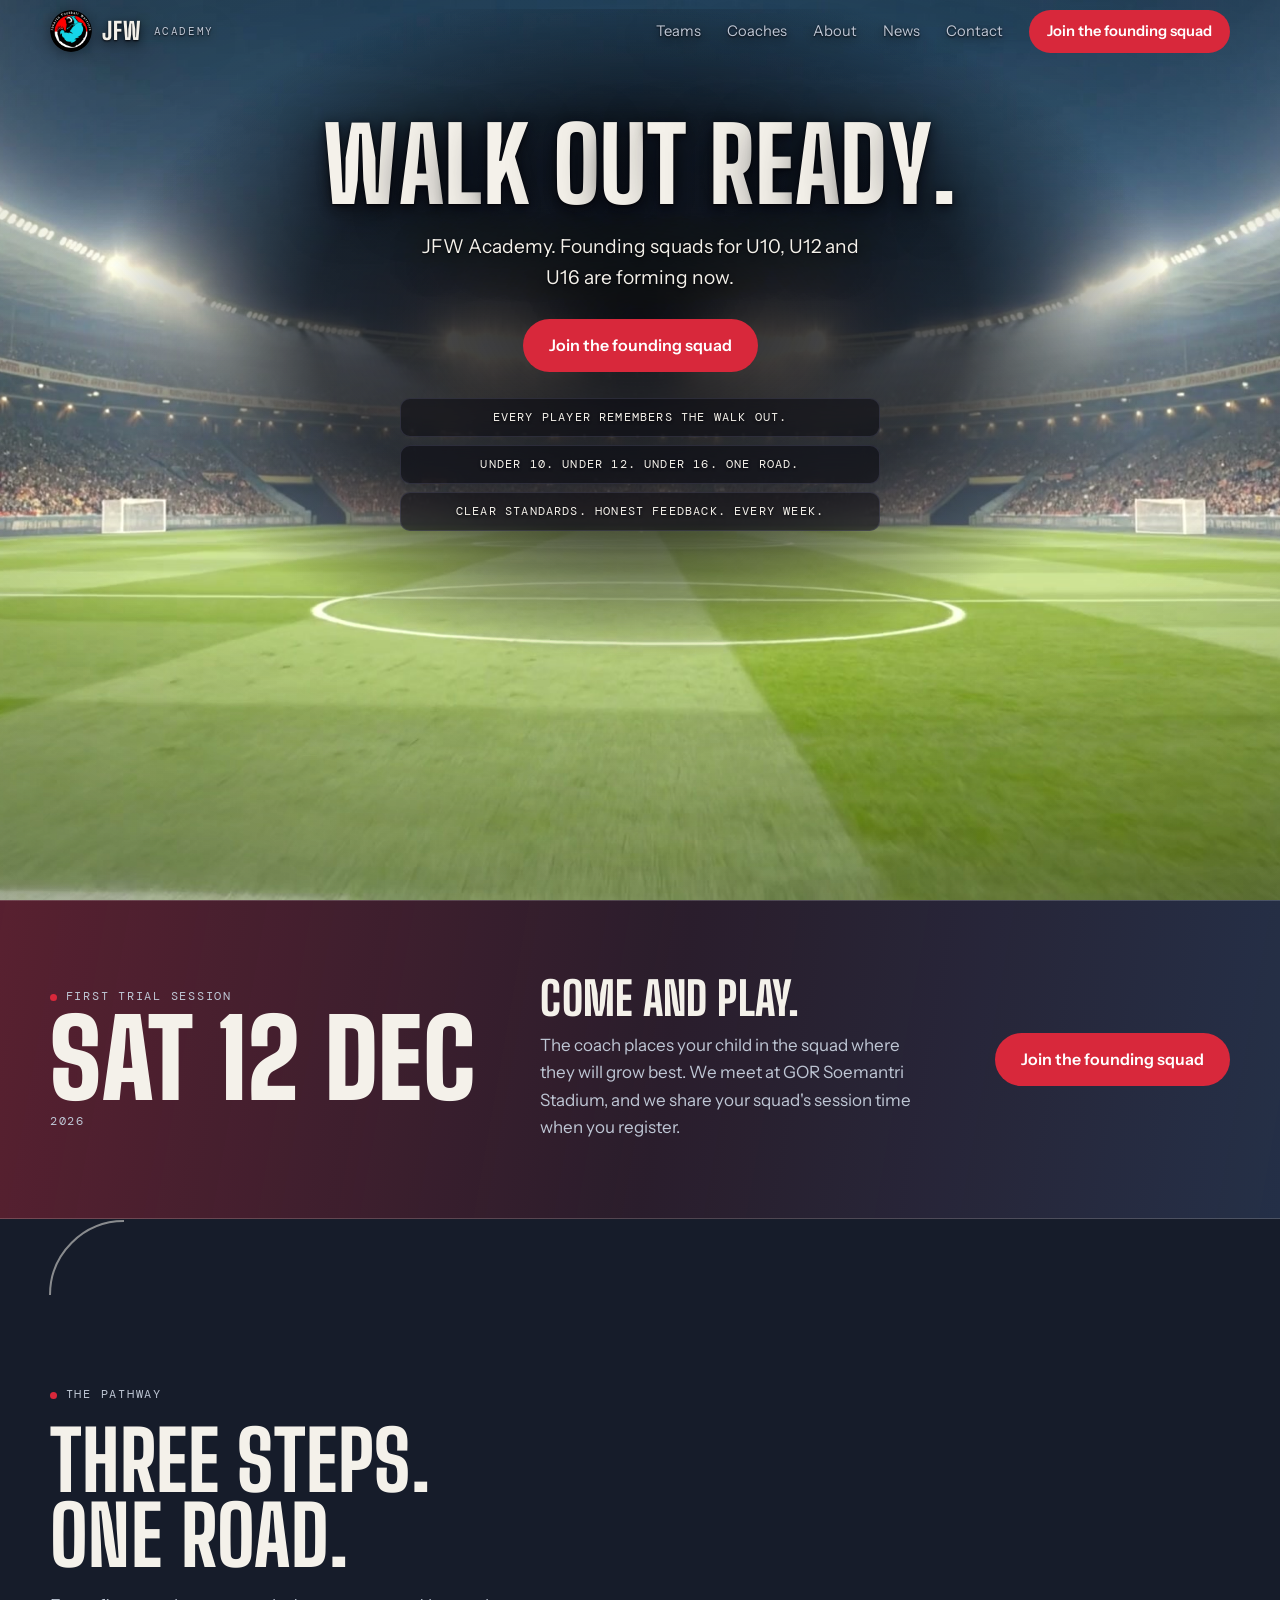
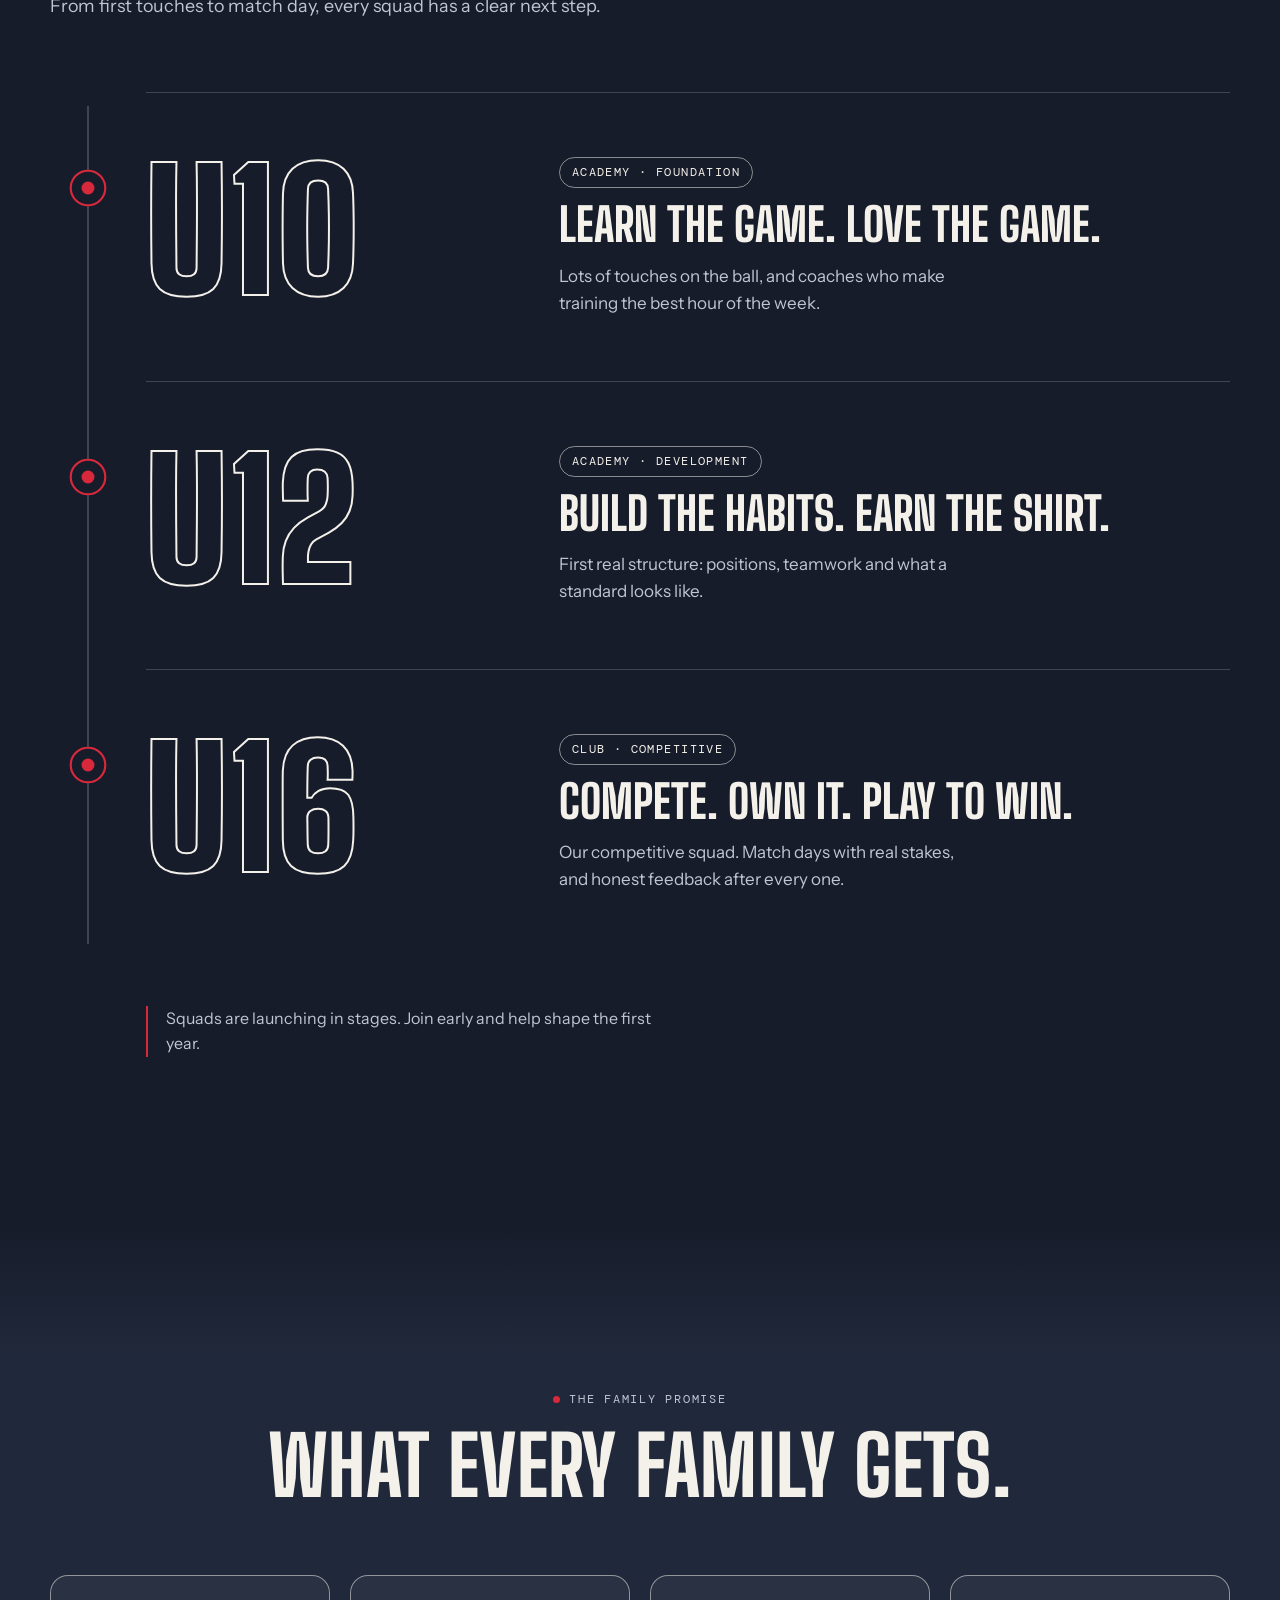
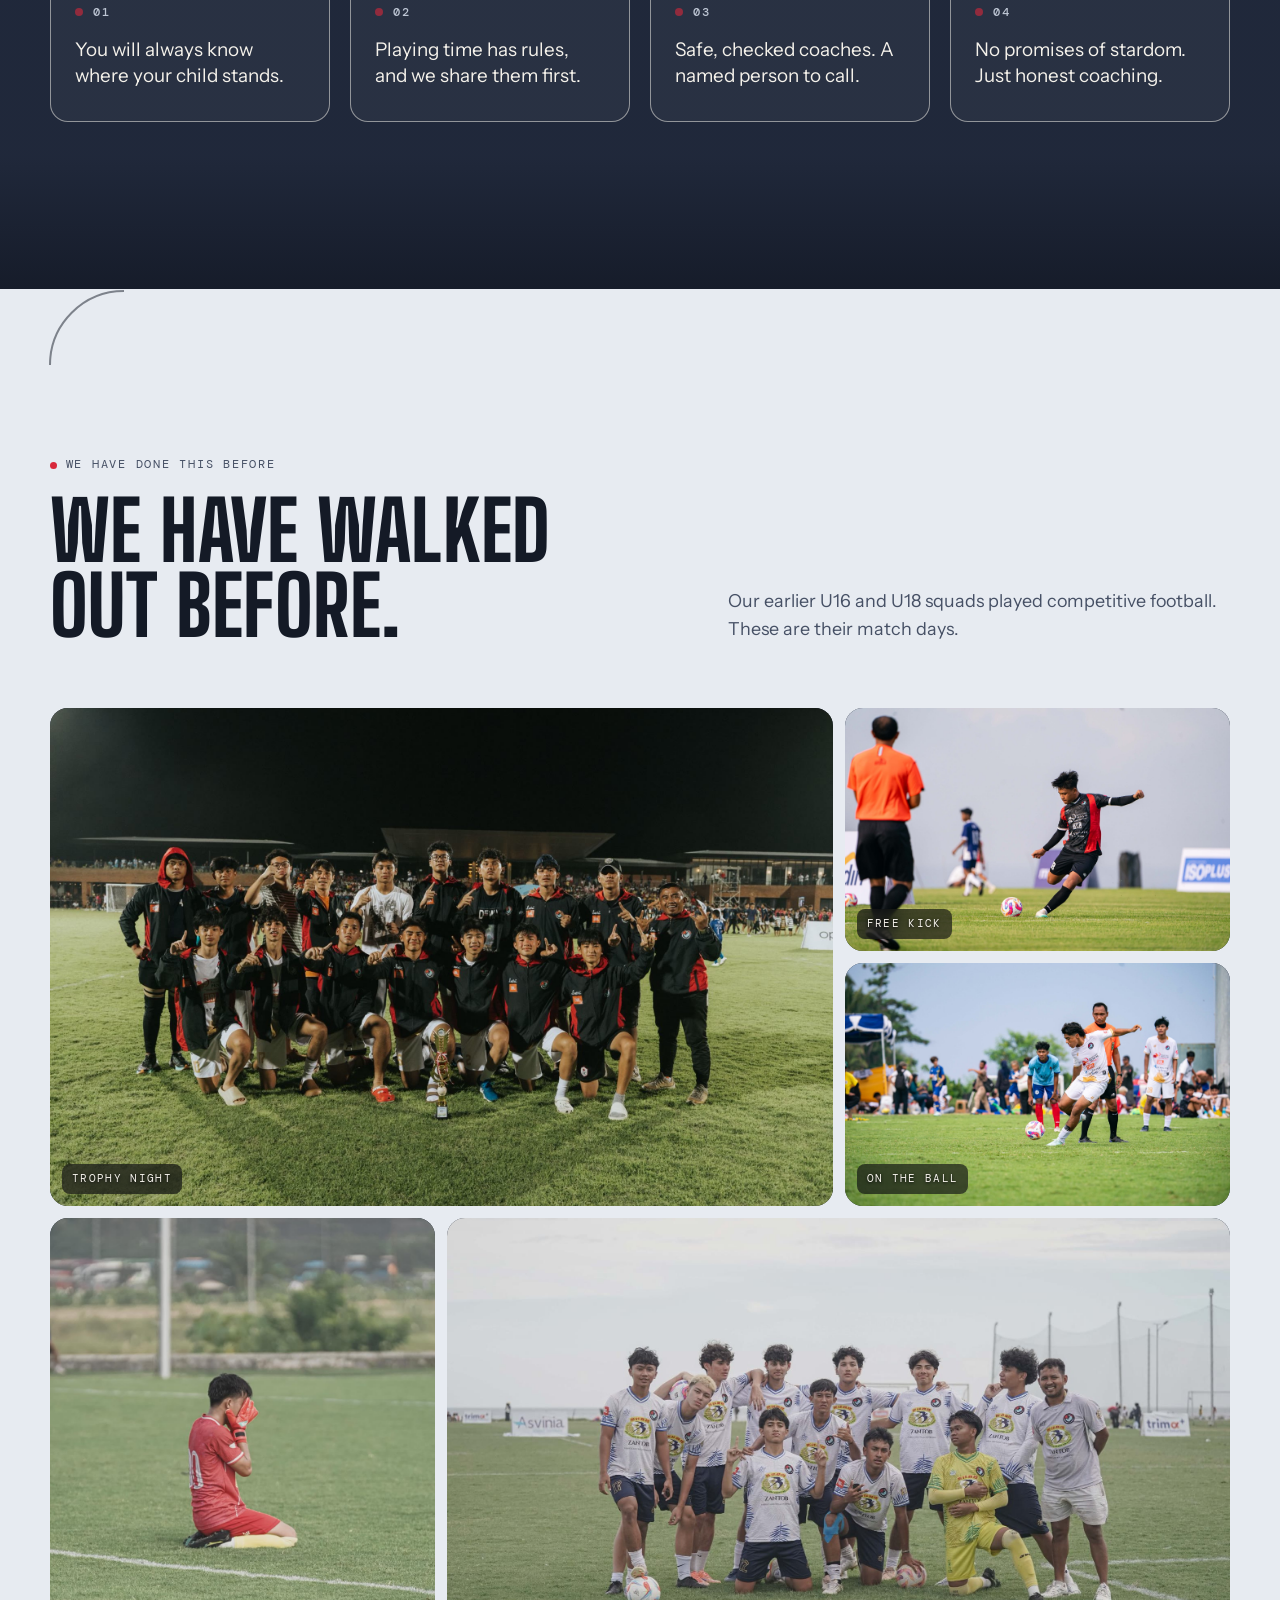
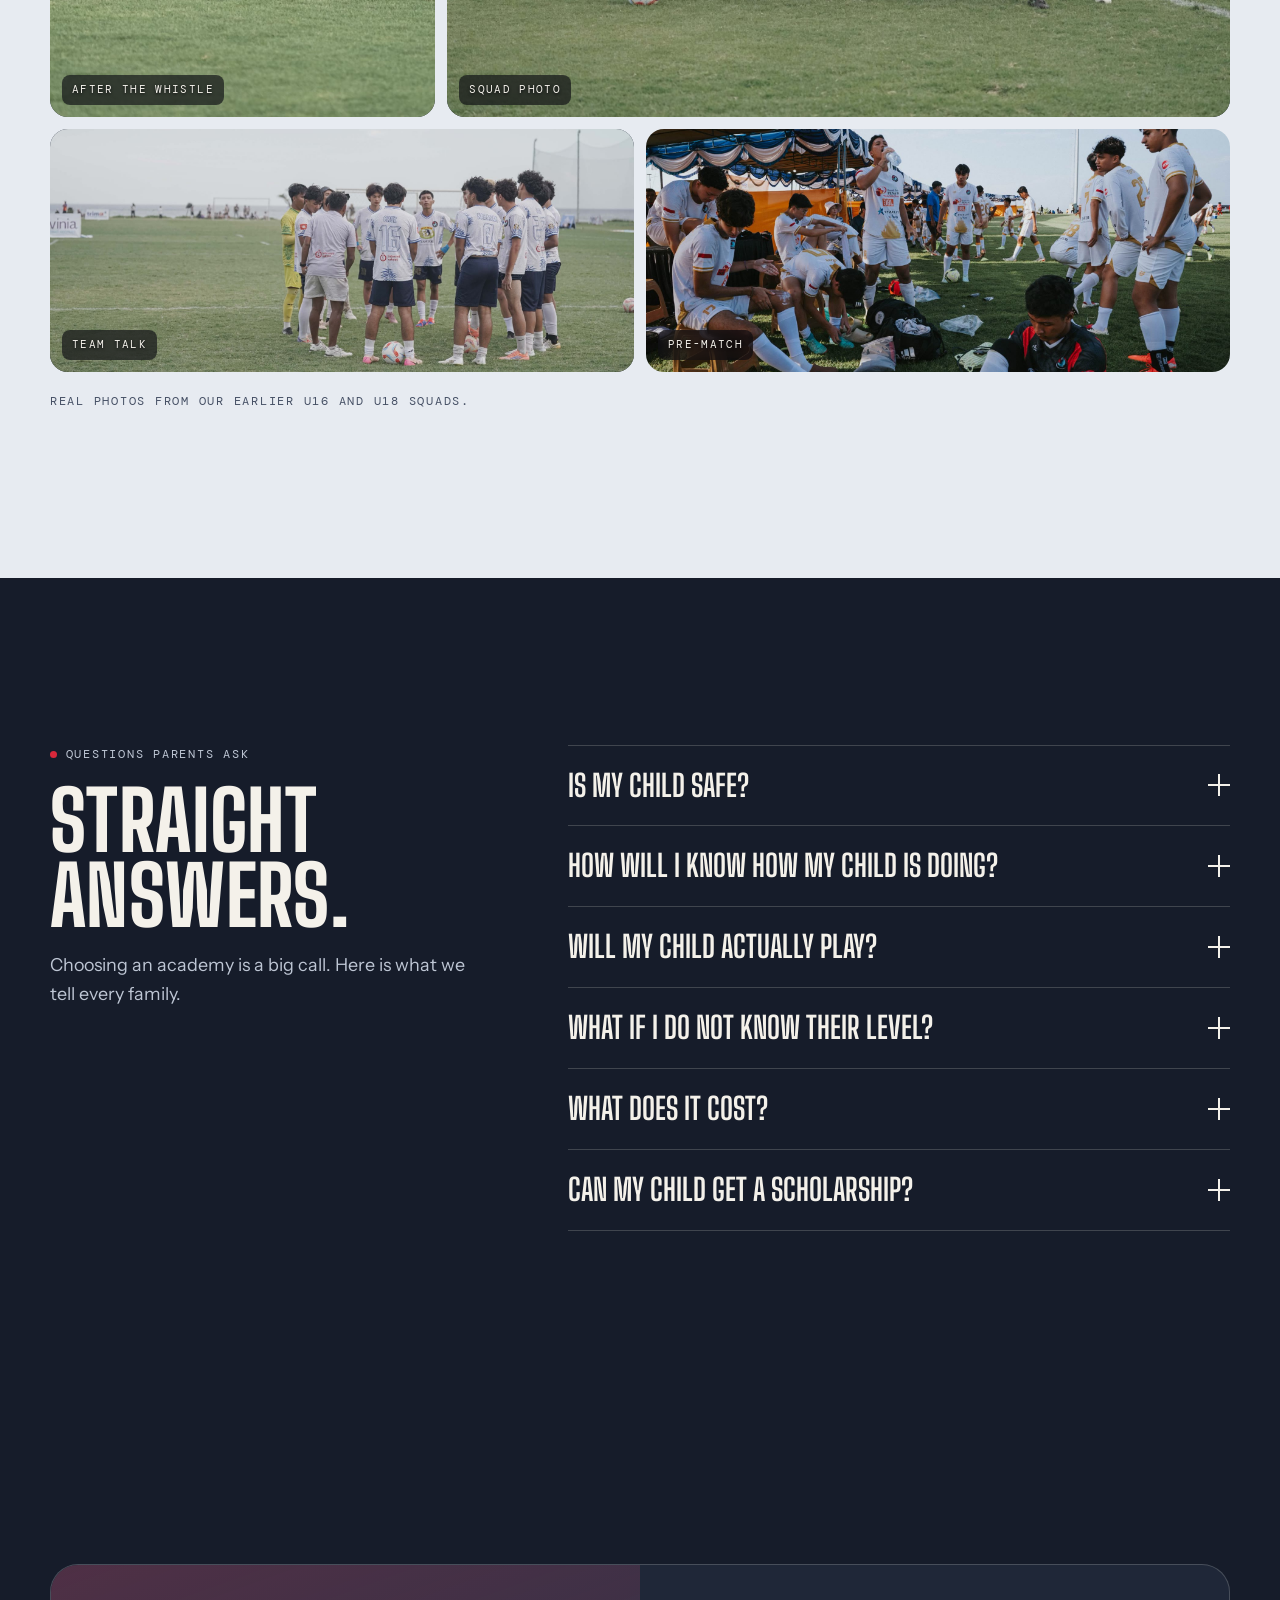
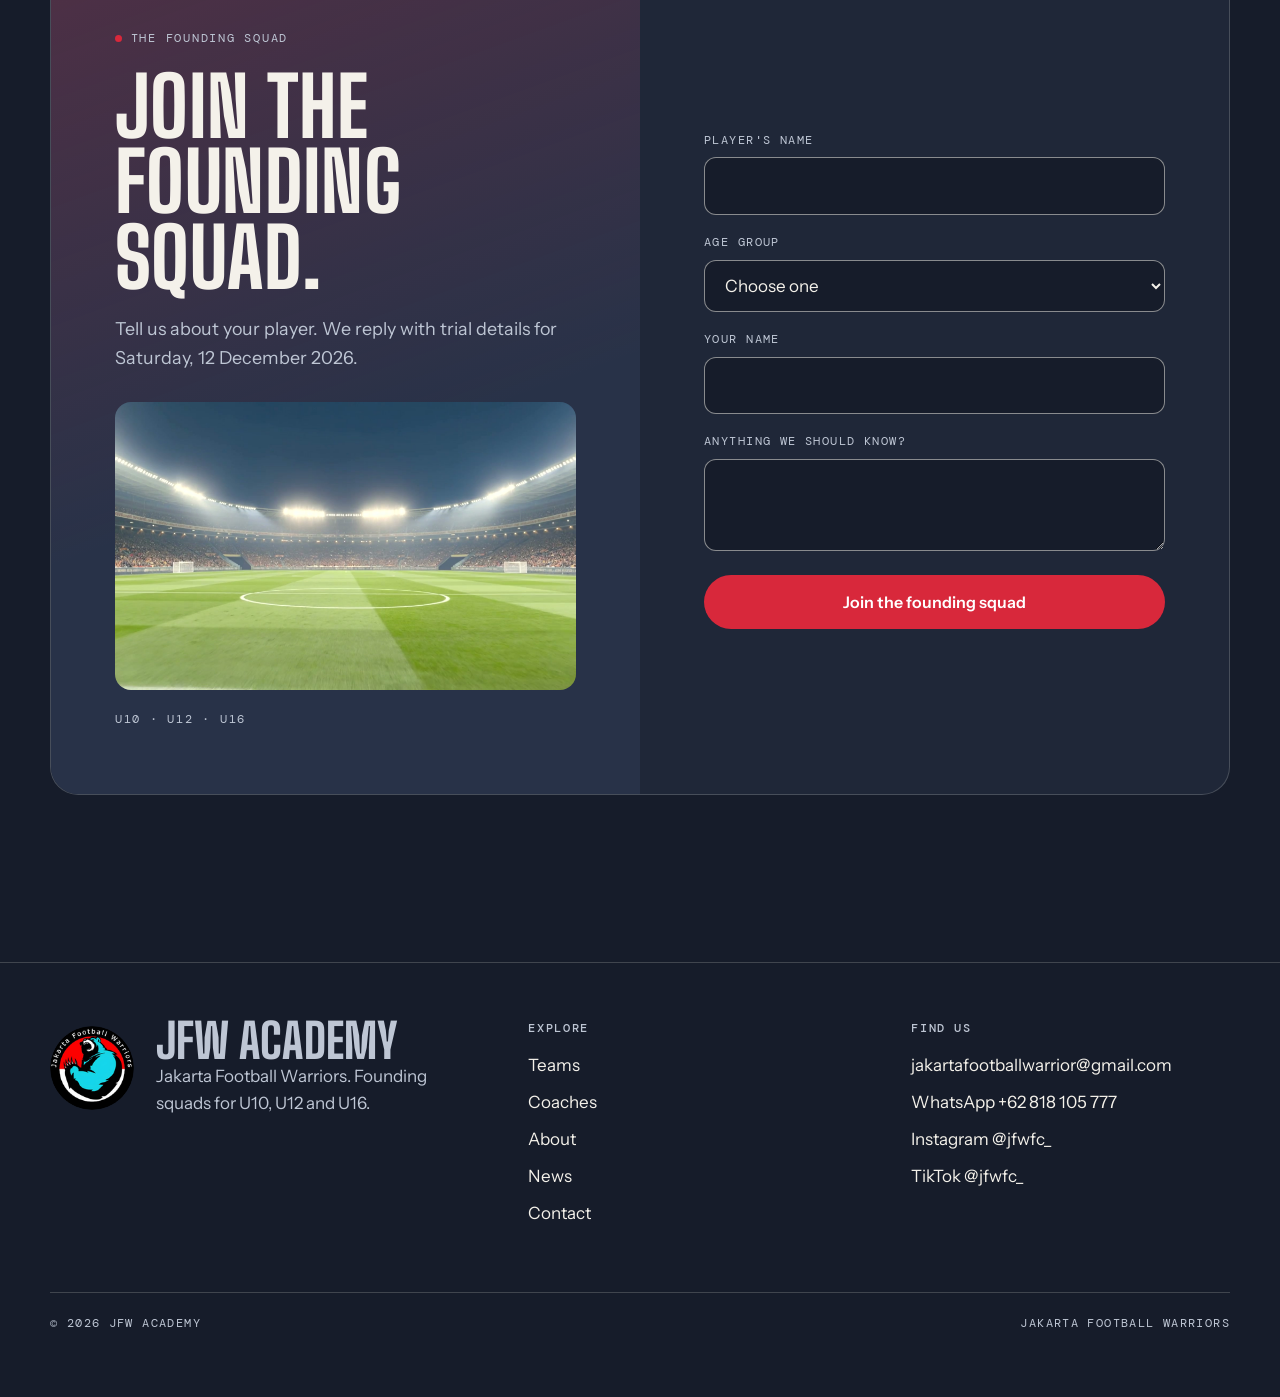
==== commit c6197a3b: "Show page names in the phone top bar" ====
--- a/index.html
+++ b/index.html
@@ -203,7 +203,6 @@
       <img src="assets/logo-128.png" width="42" height="42" alt="">
       JFW <small>Academy</small>
     </a>
-    <button class="nav-toggle" type="button" aria-expanded="false" aria-controls="navlinks"><span class="sr">Menu</span><i></i><i></i></button>
     <div class="links" id="navlinks">
       <a href="teams.html">Teams</a>
       <a href="coaches.html">Coaches</a>
--- a/assets/site.css
+++ b/assets/site.css
@@ -79,16 +79,27 @@
 .btn.ghost:hover{background:rgba(255,255,255,.08);border-color:var(--text-primary)}
 @media (min-width:1100px){.brand small{display:inline}}
 @media (max-width:900px){
-  .nav-toggle{display:grid;place-items:center;align-content:center;gap:5px;width:46px;height:46px;border-radius:12px;border:1px solid var(--line-strong);background:rgba(8,10,18,.4);cursor:pointer;padding:0}
-  .nav-toggle i{display:block;width:20px;height:2px;border-radius:2px;background:var(--text-primary);transition:transform .35s var(--ease),opacity .25s var(--ease)}
-  .nav.open .nav-toggle i:nth-of-type(1){transform:translateY(3.5px) rotate(45deg)}
-  .nav.open .nav-toggle i:nth-of-type(2){transform:translateY(-3.5px) rotate(-45deg)}
-  .links{position:fixed;left:0;right:0;top:64px;flex-direction:column;align-items:stretch;gap:0;padding:8px var(--gutter) 26px;background:#161C2A;border-bottom:1px solid var(--line);opacity:0;visibility:hidden;transform:translateY(-8px);transition:opacity .3s var(--ease),transform .3s var(--ease),visibility 0s linear .3s}
-  .nav.open .links{opacity:1;visibility:visible;transform:none;transition-delay:0s}
-  .links a{padding:17px 4px;border-bottom:1px solid var(--line);font-size:1.08rem;color:var(--text-primary);text-shadow:none}
-  .links a[aria-current="page"]:not(.btn)::after{display:none}
-  .links a[aria-current="page"]{color:var(--accent-hover)}
-  .links a.btn{margin-top:18px;border:0;padding:15px 24px}
+  .nav .wrap{gap:12px}
+  .links{flex:1;min-width:0;gap:clamp(10px,3.4vw,24px);overflow-x:auto;scrollbar-width:none;-webkit-overflow-scrolling:touch}
+  .links a:first-child{margin-left:auto}
+  .links::-webkit-scrollbar{display:none}
+  .links a{flex:none;padding:10px 0;font-size:.86rem;white-space:nowrap}
+  .links a[aria-current="page"]:not(.btn)::after{bottom:2px}
+  .links a.btn{padding:9px 16px;font-size:.84rem}
+}
+@media (max-width:640px){
+  .brand{font-size:0;gap:0;flex:none}
+  .links a.btn{display:none}
+  .links a{font-size:.84rem}
+}
+@media (max-width:360px){
+  .nav .wrap{gap:8px}
+  .brand img{width:34px;height:34px}
+  .links a{font-size:.8rem}
+}
+@media (max-width:340px){
+  .links{gap:8px}
+  .links a{font-size:.74rem}
 }
 
 /* sections */
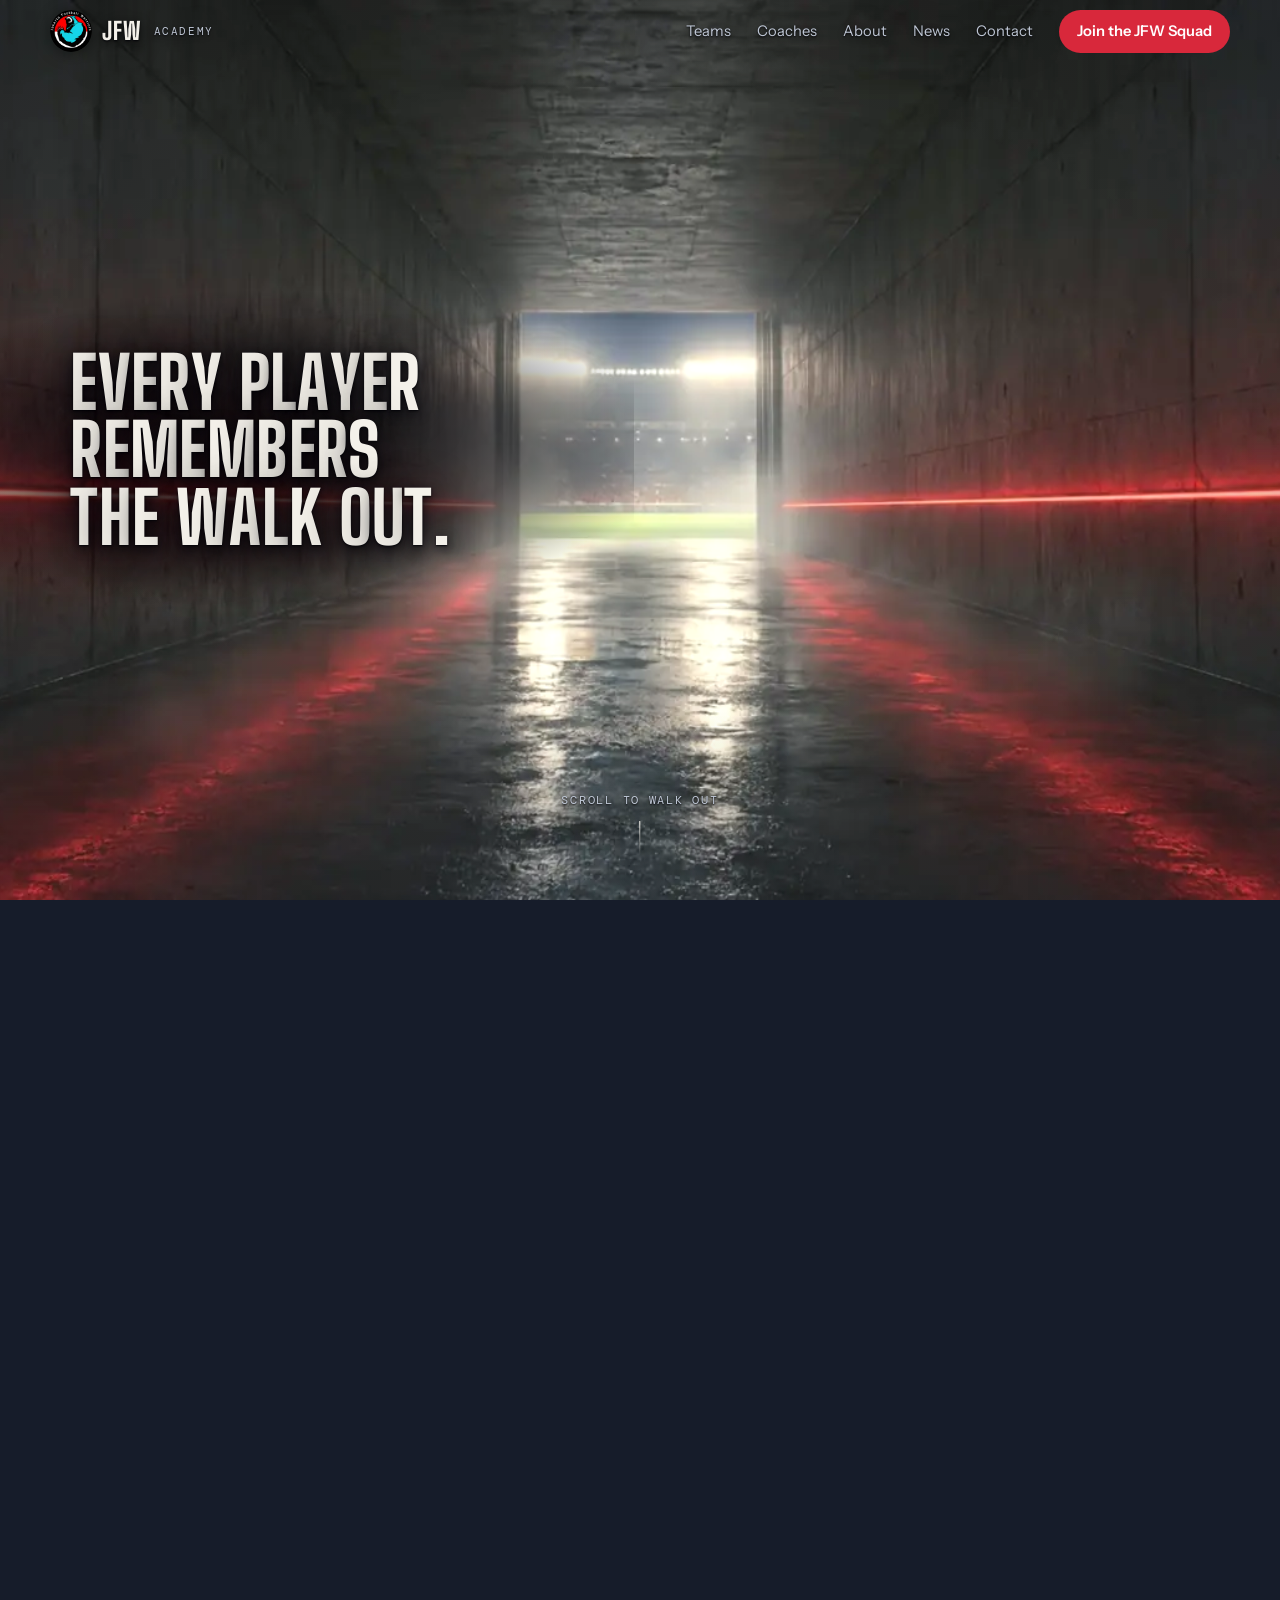
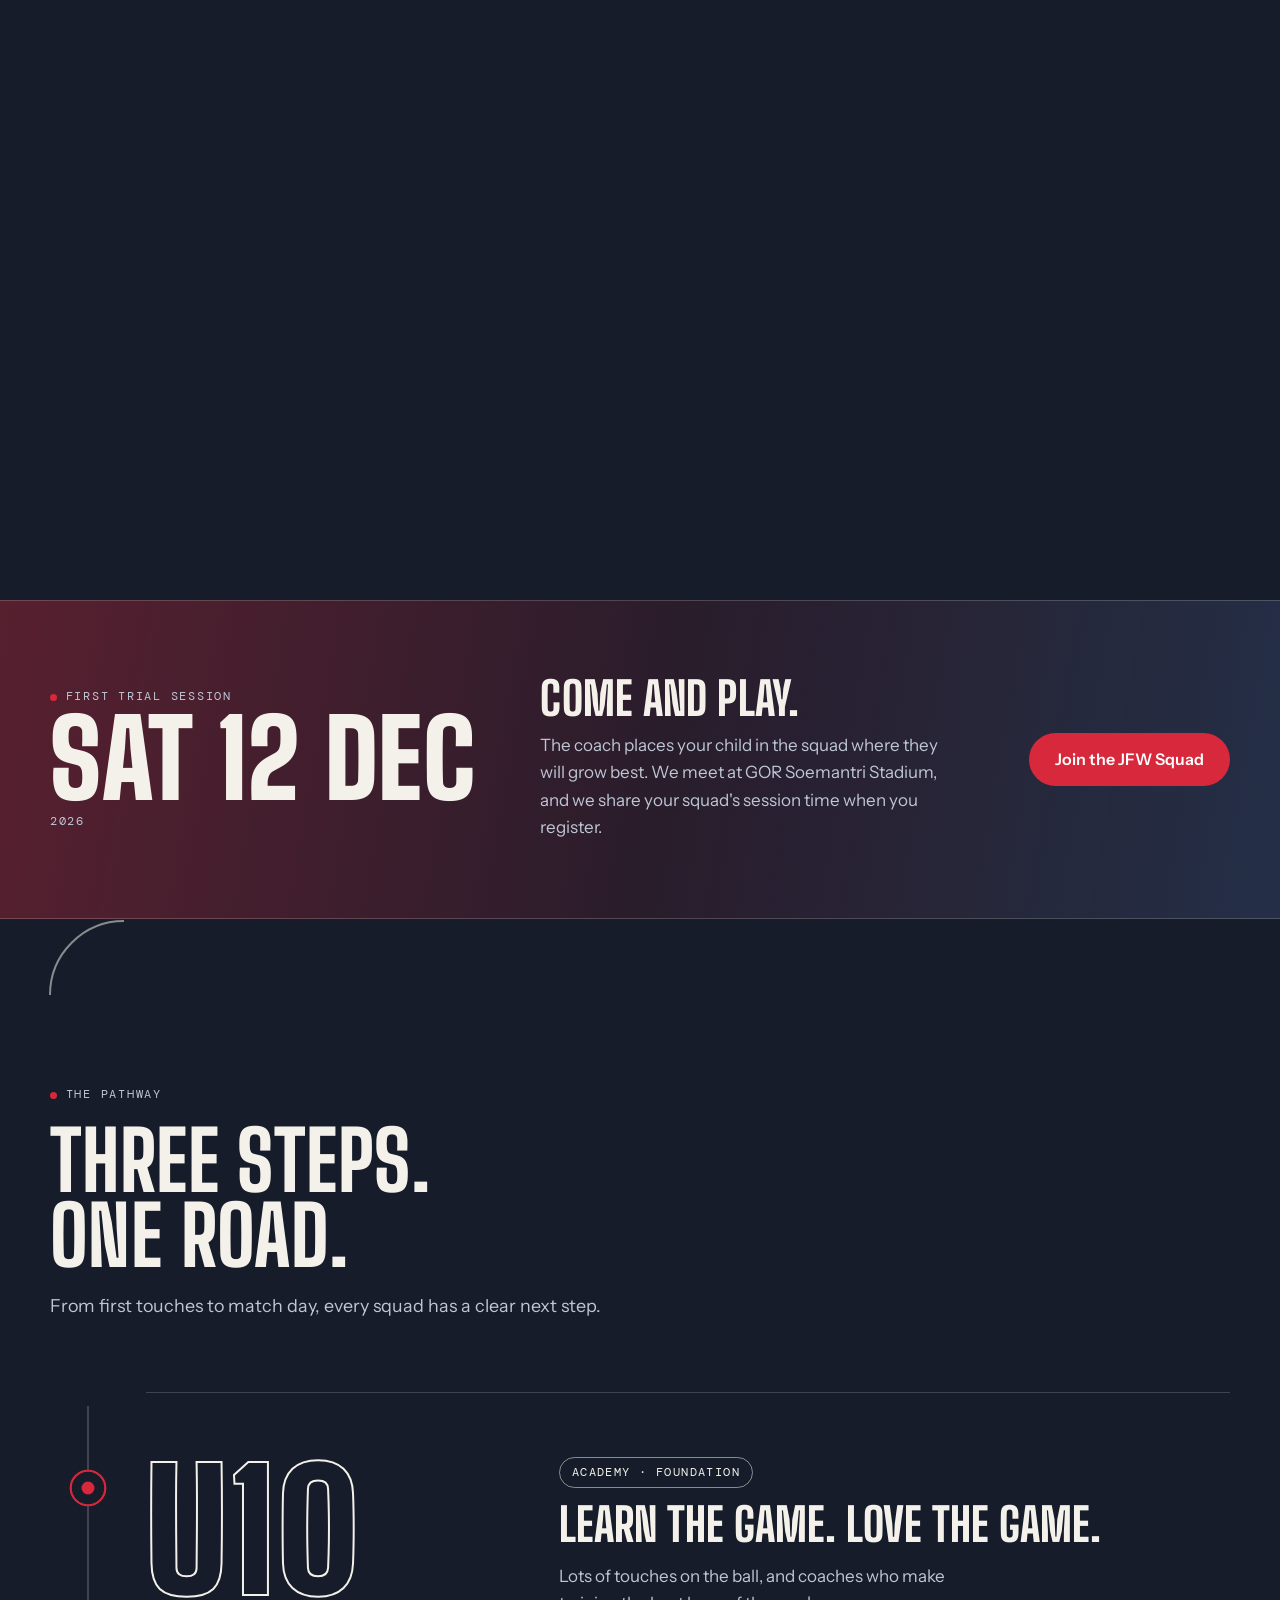
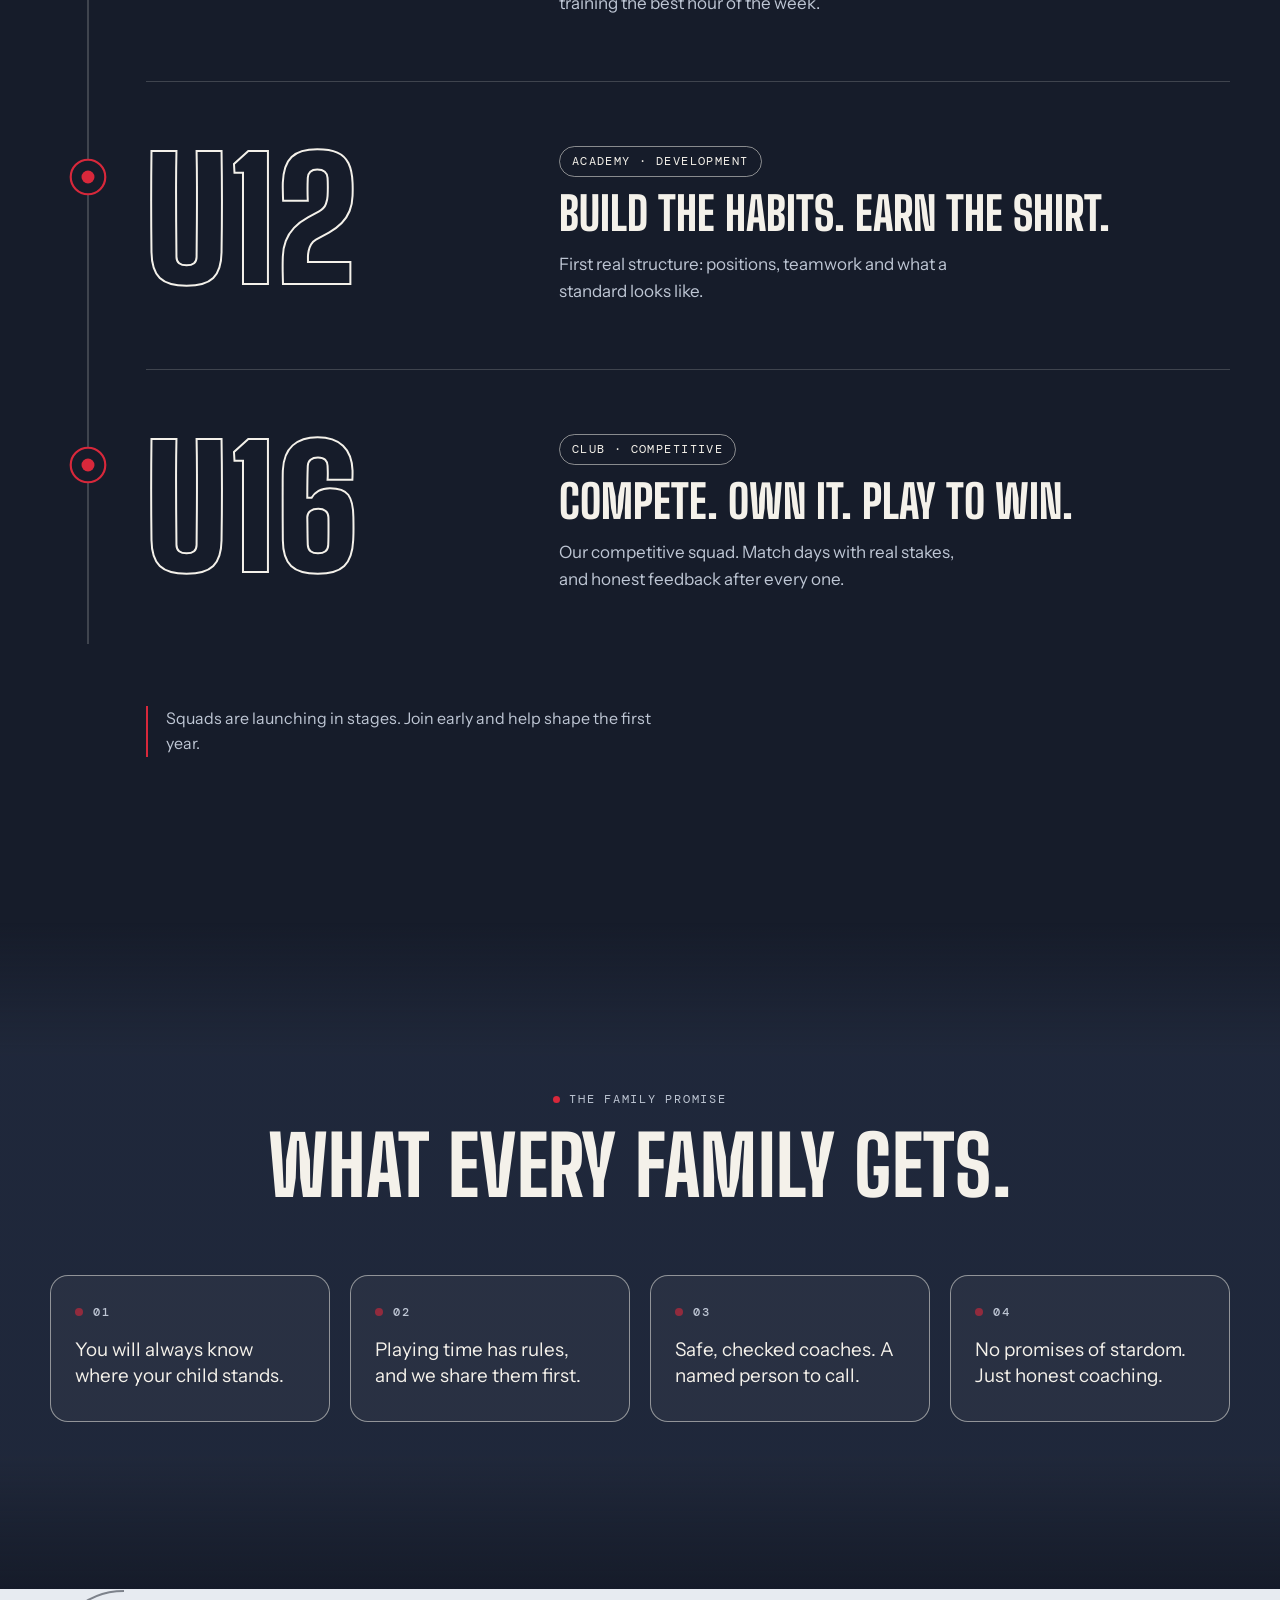
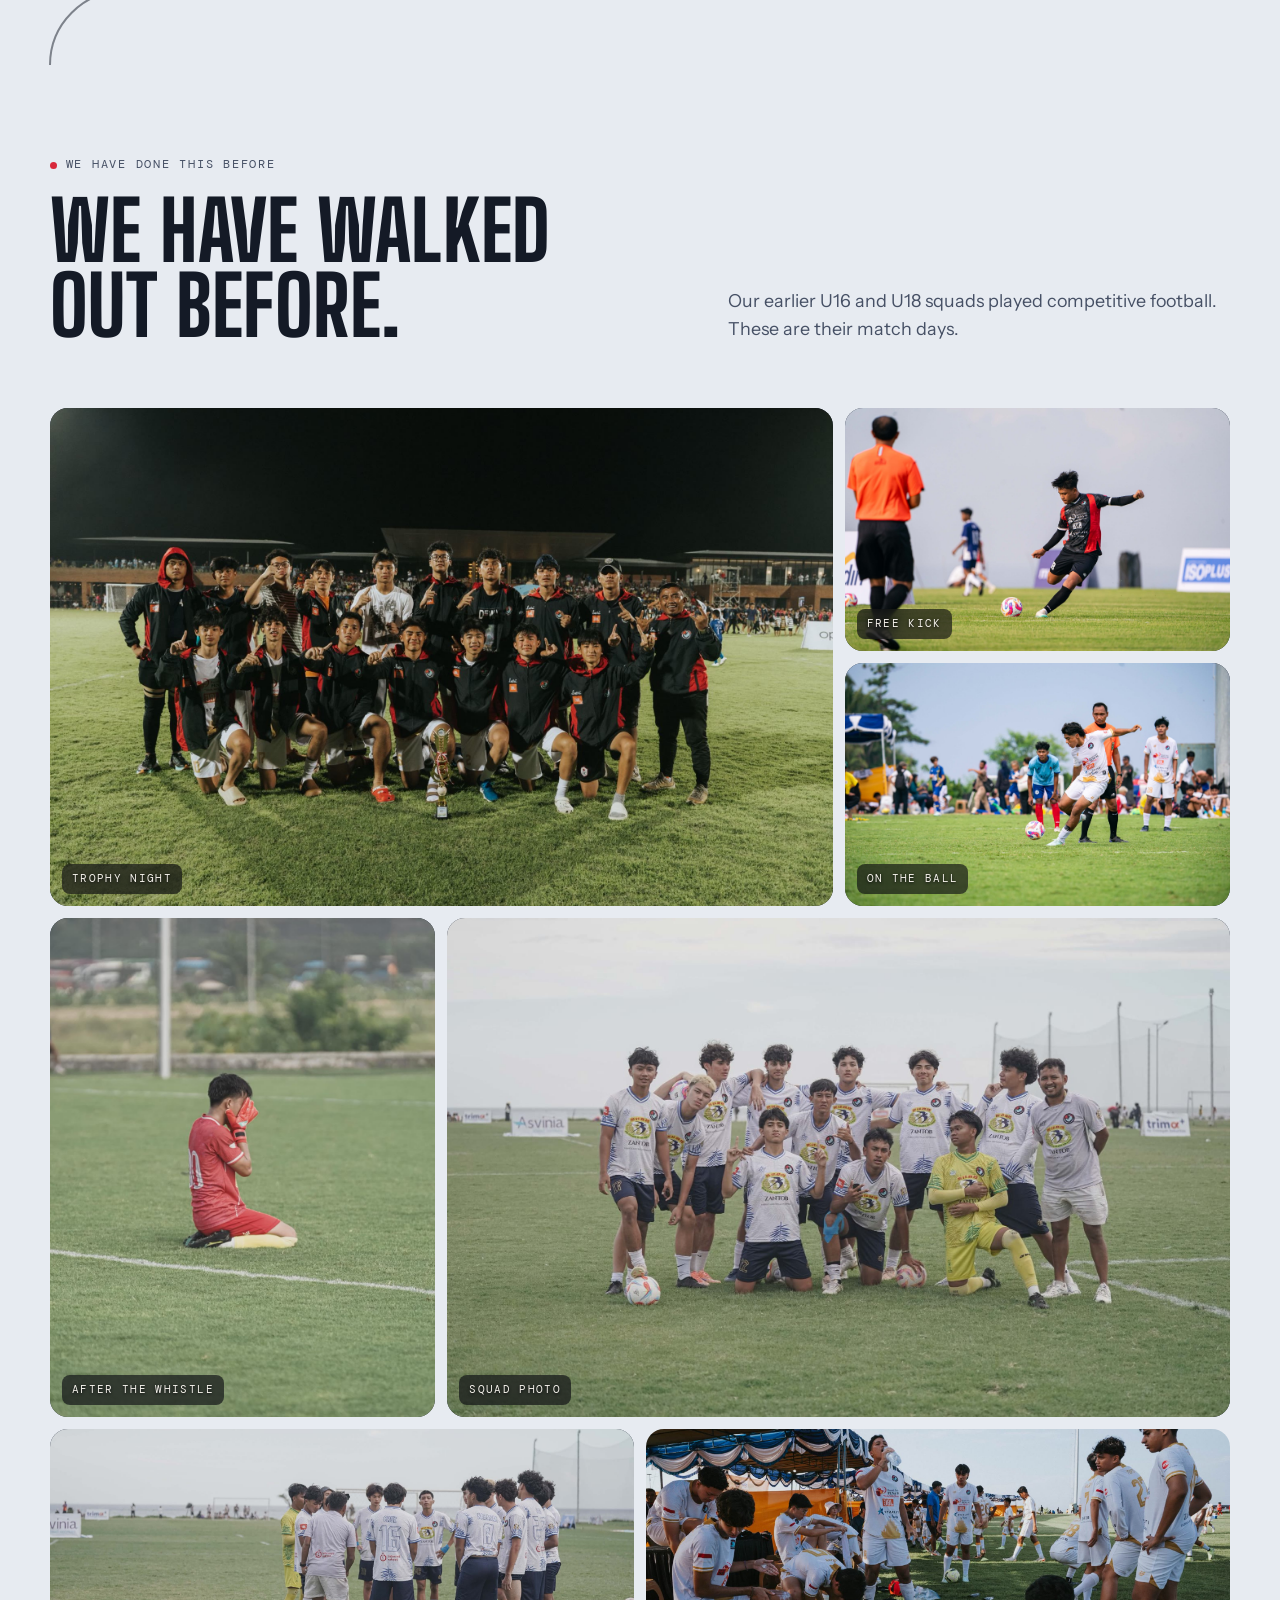
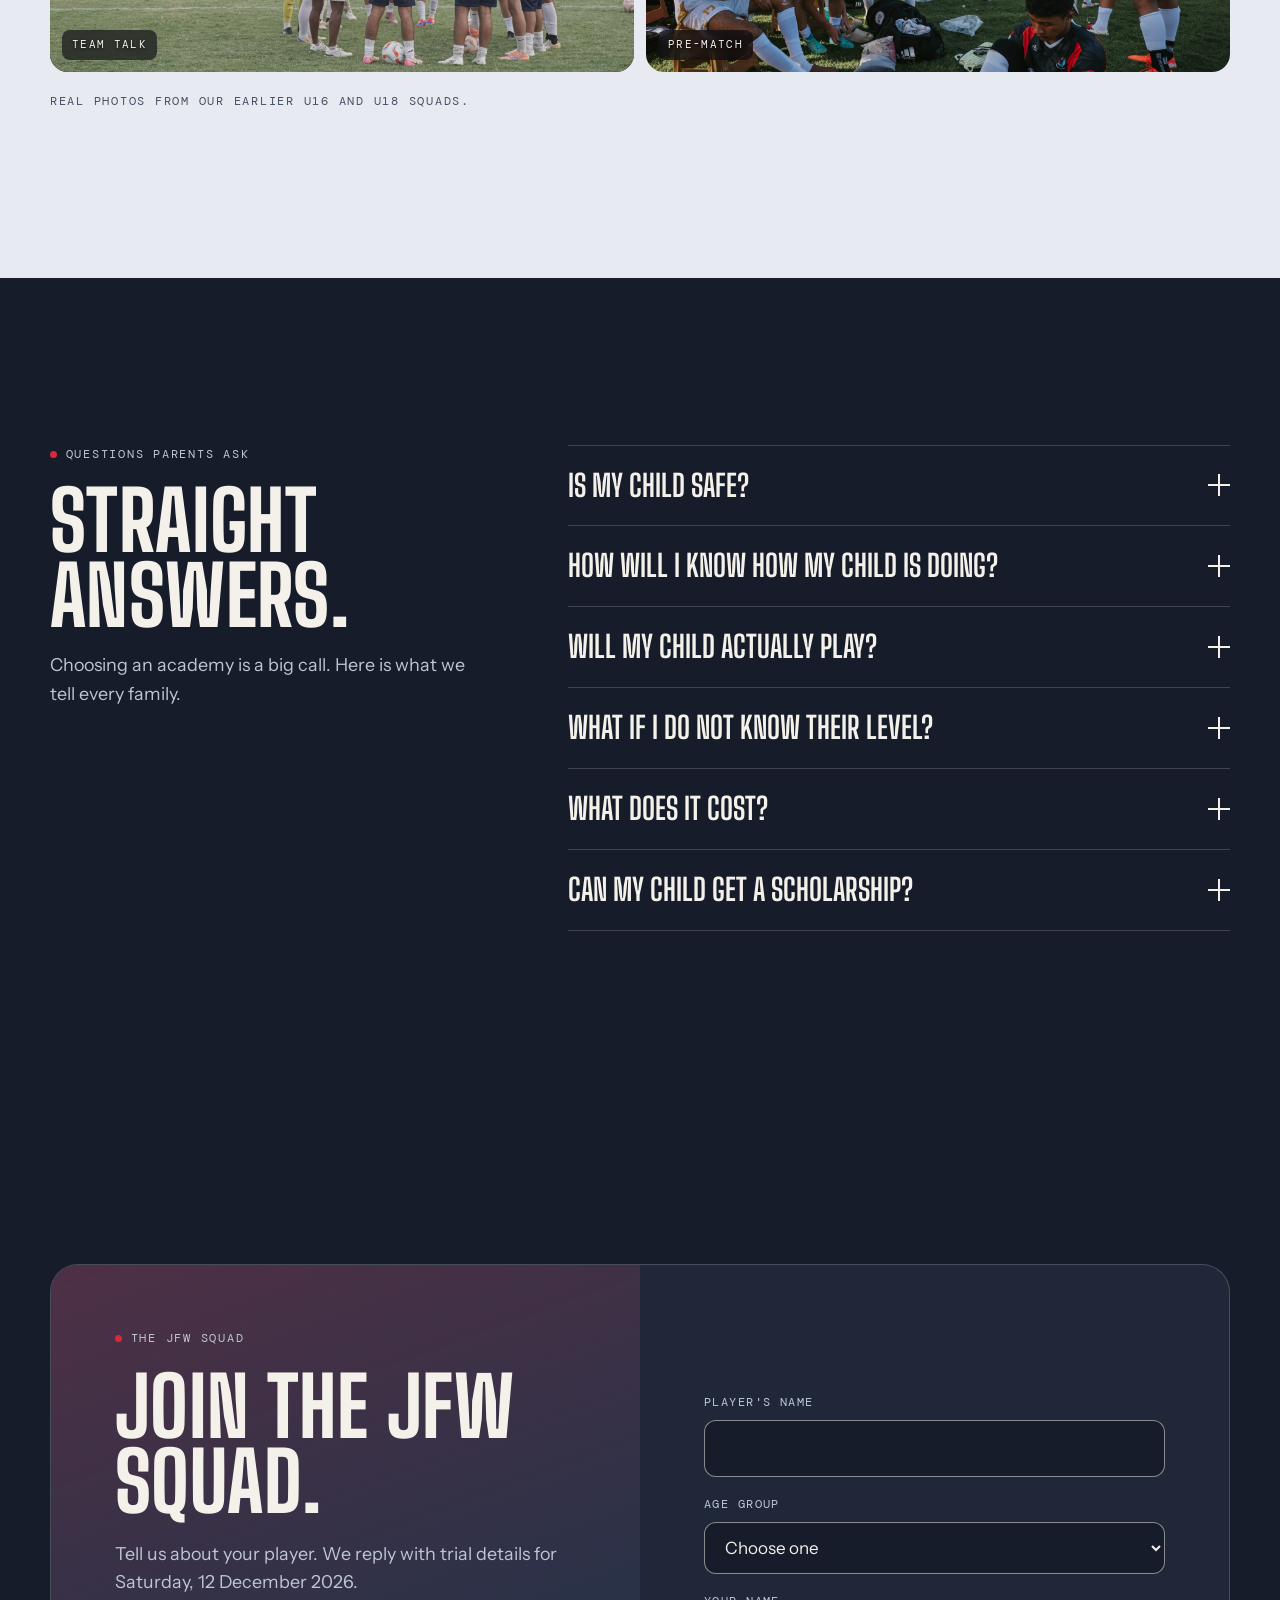
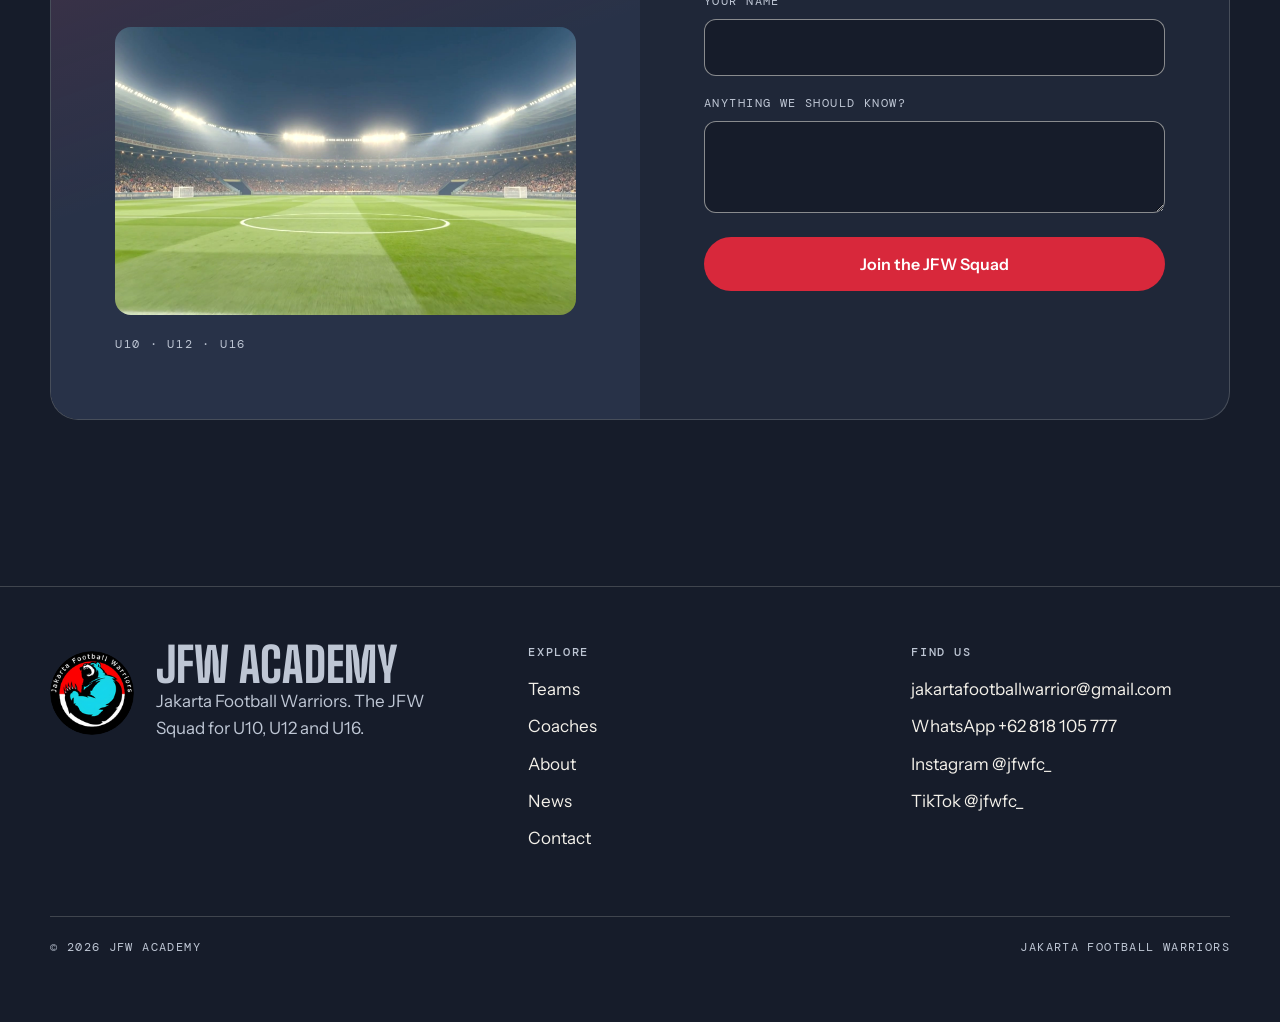
==== commit c1198264: "Smooth hero from frame sequence, JFW Squad naming, WhatsApp link fix" ====
--- a/index.html
+++ b/index.html
@@ -4,7 +4,7 @@
 <meta charset="utf-8">
 <meta name="viewport" content="width=device-width,initial-scale=1">
 <title>JFW Academy | Jakarta Football Warriors</title>
-<meta name="description" content="JFW Academy, Jakarta Football Warriors. Founding squads for U10, U12 and U16 are forming now. Join the founding squad.">
+<meta name="description" content="JFW Academy, Jakarta Football Warriors. The JFW Squad is forming now for U10, U12 and U16. Join the JFW Squad.">
 <meta name="theme-color" content="#161C2A">
 <meta name="color-scheme" content="dark">
 <!-- PREVIEW ONLY: remove the next tag at the real launch -->
@@ -13,7 +13,7 @@
 <!-- DEPLOY STEP: patch og:url and og:image with the live absolute URL before zipping -->
 <meta property="og:type" content="website">
 <meta property="og:title" content="JFW Academy | Walk out ready.">
-<meta property="og:description" content="Founding squads for U10, U12 and U16 are forming now.">
+<meta property="og:description" content="The JFW Squad is forming now for U10, U12 and U16.">
 <meta property="og:url" content="https://cruzsl.github.io/prototypejfw/">
 <meta property="og:image" content="https://cruzsl.github.io/prototypejfw/assets/hero-ending.jpg">
 <link rel="preconnect" href="https://fonts.googleapis.com">
@@ -27,8 +27,8 @@
 .hero{position:relative;height:600vh}
 .stage{position:sticky;top:0;height:100vh;height:100dvh;overflow:hidden;background:var(--canvas)}
 .poster{position:absolute;inset:0;background-size:cover;background-position:center}
-#hero-video{position:absolute;inset:0;width:100%;height:100%;object-fit:cover;opacity:0;transform:translateZ(0);will-change:transform;transition:opacity .8s var(--ease)}
-.stage.video-ready #hero-video{opacity:1}
+#hero-canvas{position:absolute;inset:0;width:100%;height:100%;object-fit:cover;opacity:0;transition:opacity .8s var(--ease)}
+.stage.video-ready #hero-canvas{opacity:1}
 .scrim{position:absolute;inset:0;pointer-events:none;z-index:2;background:radial-gradient(ellipse 120% 90% at 50% 45%,rgba(10,10,18,0) 38%,rgba(10,10,18,.46) 100%)}
 .band{position:absolute;z-index:3;opacity:0;visibility:hidden;pointer-events:none;text-shadow:var(--tshadow);width:min(31vw,28rem)}
 .band.live{pointer-events:auto}
@@ -73,7 +73,7 @@
   .hero{height:auto}
   .stage{position:relative;height:auto;min-height:100vh;min-height:100svh}
   .poster{background-image:url('assets/hero-ending.jpg')}
-  #hero-video,.ring,.cue,.b1,.b2,.b3{display:none}
+  #hero-canvas,.ring,.cue,.b1,.b2,.b3{display:none}
   .band.b4{opacity:1;visibility:visible;pointer-events:auto;--k:1}
   .band .h{font-size:clamp(3rem,12.5vw,5.6rem)}
   .static-lines{display:grid;gap:8px;margin:26px auto 0;max-width:30rem}
@@ -82,7 +82,7 @@
 html.static .hero{height:auto}
 html.static .stage{position:relative;height:auto;min-height:100vh;min-height:100svh}
 html.static .poster{background-image:url('assets/hero-ending.jpg')}
-html.static #hero-video,html.static .ring,html.static .cue,html.static .b1,html.static .b2,html.static .b3{display:none}
+html.static #hero-canvas,html.static .ring,html.static .cue,html.static .b1,html.static .b2,html.static .b3{display:none}
 html.static .band.b4{opacity:1;visibility:visible;pointer-events:auto;--k:1}
 html.static .band .h{font-size:clamp(3rem,12.5vw,5.6rem)}
 html.static .static-lines{display:grid;gap:8px;margin:26px auto 0;max-width:30rem}
@@ -184,7 +184,7 @@
 html.pinned .node{border-color:var(--accent)}
 html.pinned .node::before{background:var(--accent);opacity:1}
 </style>
-<noscript><style>body{opacity:1}.hero{height:auto}.stage{position:relative;height:auto;min-height:100vh}.poster{background-image:url(assets/hero-ending.jpg)}#hero-video,.ring,.cue,.b1,.b2,.b3{display:none}.band.b4{opacity:1;visibility:visible;pointer-events:auto;--k:1}.rvc .rv{opacity:1;transform:none}.promise{opacity:1;transform:none}.road .line{transform:scaleY(1)}.static-lines{display:grid;gap:8px;margin-top:24px}</style></noscript>
+<noscript><style>body{opacity:1}.hero{height:auto}.stage{position:relative;height:auto;min-height:100vh}.poster{background-image:url(assets/hero-ending.jpg)}#hero-canvas,.ring,.cue,.b1,.b2,.b3{display:none}.band.b4{opacity:1;visibility:visible;pointer-events:auto;--k:1}.rvc .rv{opacity:1;transform:none}.promise{opacity:1;transform:none}.road .line{transform:scaleY(1)}.static-lines{display:grid;gap:8px;margin-top:24px}</style></noscript>
 </head>
 <body>
 <a class="skip" href="#main">Skip to content</a>
@@ -209,7 +209,7 @@
       <a href="about.html">About</a>
       <a href="news.html">News</a>
       <a href="contact.html">Contact</a>
-      <a class="btn sm" href="#join">Join the founding squad</a>
+      <a class="btn sm" href="#join">Join the JFW Squad</a>
     </div>
   </div>
 </nav>
@@ -220,7 +220,7 @@
   <h1 class="sr">JFW Academy. Walk out ready.</h1>
   <div class="stage" id="stage">
     <div class="poster" id="poster"></div>
-    <video id="hero-video" preload="none" muted playsinline aria-hidden="true" tabindex="-1"></video>
+    <canvas id="hero-canvas" width="1280" height="724" aria-hidden="true"></canvas>
     <div class="scrim"></div>
 
     <div class="band b1" data-a="0" data-b="0.22" data-ramp="0.05" data-fx="depth"><p class="h" data-split>Every player remembers the walk out.</p></div>
@@ -228,8 +228,8 @@
     <div class="band b3" data-a="0.50" data-b="0.72" data-ramp="0.05" data-fx="punch"><p class="h" data-split data-em="Honest,Every">Clear standards. Honest feedback. Every week.</p></div>
     <div class="band b4" data-a="0.76" data-b="1" data-ramp="0.06" data-fx="rise">
       <p class="h" data-split>Walk out ready.</p>
-      <p class="sub">JFW Academy. Founding squads for U10, U12 and U16 are forming now.</p>
-      <div class="actions"><a class="btn" href="#join">Join the founding squad</a></div>
+      <p class="sub">JFW Academy. The JFW Squad is forming now for U10, U12 and U16.</p>
+      <div class="actions"><a class="btn" href="#join">Join the JFW Squad</a></div>
       <ul class="static-lines" aria-hidden="true">
         <li>Every player remembers the walk out.</li>
         <li>Under 10. Under 12. Under 16. One road.</li>
@@ -253,7 +253,7 @@
       <h2 class="display" id="trial-h">Come and play.</h2>
       <p>The coach places your child in the squad where they will grow best. We meet at GOR Soemantri Stadium, and we share your squad's session time when you register.</p>
     </div>
-    <div class="rv" style="--i:2"><a class="btn" href="#join">Join the founding squad</a></div>
+    <div class="rv" style="--i:2"><a class="btn" href="#join">Join the JFW Squad</a></div>
   </div>
 </section>
 
@@ -347,8 +347,8 @@
   <div class="wrap">
     <div class="join-card rvc" id="joinCard">
       <div class="join-copy">
-        <span class="mono kicker">The founding squad</span>
-        <h2 class="display" id="join-h">Join the founding squad.</h2>
+        <span class="mono kicker">The JFW Squad</span>
+        <h2 class="display" id="join-h">Join the JFW Squad.</h2>
         <p class="lede">Tell us about your player. We reply with trial details for Saturday, 12 December 2026.</p>
         <img src="assets/hero-ending.jpg" width="1912" height="1080" alt="A floodlit stadium pitch at night" loading="lazy">
         <p class="mono">U10 &middot; U12 &middot; U16</p>
@@ -359,7 +359,7 @@
           <select id="f-age" name="age" required><option value="">Choose one</option><option>U10</option><option>U12</option><option>U16</option><option>Not sure</option></select><span class="err">Please choose an age group.</span></div>
         <div class="field"><label for="f-parent">Your name</label><input id="f-parent" name="parent" type="text" autocomplete="name" required><span class="err">Please add your name.</span></div>
         <div class="field"><label for="f-note">Anything we should know?</label><textarea id="f-note" name="note"></textarea></div>
-        <button class="btn" type="submit">Join the founding squad</button>
+        <button class="btn" type="submit">Join the JFW Squad</button>
       </form>
       <div class="success" id="success" role="status" aria-live="polite">
         <h3 id="successTitle">Got it.</h3>
@@ -377,7 +377,7 @@
       <img src="assets/logo-128.png" width="84" height="84" alt="Jakarta Football Warriors crest" loading="lazy">
       <div>
         <p class="display">JFW Academy</p>
-        <p>Jakarta Football Warriors. Founding squads for U10, U12 and U16.</p>
+        <p>Jakarta Football Warriors. The JFW Squad for U10, U12 and U16.</p>
       </div>
     </div>
     <div>
@@ -394,7 +394,7 @@
       <h4>Find us</h4>
       <ul>
         <li><a href="mailto:jakartafootballwarrior@gmail.com">jakartafootballwarrior@gmail.com</a></li>
-        <li><a href="https://wa.me/62818105777" rel="noopener" target="_blank">WhatsApp +62 818 105 777</a></li>
+        <li><a href="https://api.whatsapp.com/send?phone=62818105777" rel="noopener" target="_blank">WhatsApp +62 818 105 777</a></li>
         <li><a href="https://www.instagram.com/jfwfc_/" rel="noopener" target="_blank">Instagram @jfwfc_</a></li>
         <li><a href="https://www.tiktok.com/@jfwfc_" rel="noopener" target="_blank">TikTok @jfwfc_</a></li>
       </ul>
@@ -407,8 +407,6 @@
 (() => {
 'use strict';
 /* ====== settings ====== */
-const VIDEO_URL = 'assets/hero-scrub.mp4';
-const VIDEO_BYTES = 3230257;
 const POSTER_URL = 'assets/hero-poster.jpg';
 
 const $ = (s, r = document) => r.querySelector(s);
@@ -472,7 +470,7 @@
 pageScroll();
 
 /* ====== the scrub hero ====== */
-const hero = $('#hero'), stage = $('#stage'), video = $('#hero-video'), poster = $('#poster'), ring = $('#ring'), cue = $('#cue');
+const hero = $('#hero'), stage = $('#stage'), canvas = $('#hero-canvas'), poster = $('#poster'), ring = $('#ring'), cue = $('#cue');
 const bands = $$('.band').map((el, i, arr) => ({
   el, i, last: i === arr.length - 1,
   a: +el.dataset.a, b: +el.dataset.b, ramp: +el.dataset.ramp || 0,
@@ -514,23 +512,46 @@
   if (g !== cueGone) { cueGone = g; cue.classList.toggle('gone', g); }
 }
 
-/* seek gate */
-let seekBusy = false, pendingTime = null;
-function requestSeek(t) {
-  if (!video.duration) return;
-  if (seekBusy) { pendingTime = t; return; }
-  seekBusy = true;
-  video.currentTime = t;
-}
-video.addEventListener('seeked', () => {
-  seekBusy = false;
-  if (pendingTime !== null) { const t = pendingTime; pendingTime = null; requestSeek(t); }
-});
-video.addEventListener('error', () => {
-  seekBusy = false; pendingTime = null;
-  if (video.src && !video.readyState) failVideo();
-});
-
+/* frame engine: 145 stills drawn to a canvas, no video decoder involved */
+const FRAME_COUNT = 145, KEY_STEP = 12, DECODE_RADIUS = 12, KEEP_RADIUS = 14;
+const frameUrl = i => 'assets/frames/f' + String(i).padStart(3, '0') + '.webp';
+const frameBlobs = new Array(FRAME_COUNT).fill(null);   // compressed stills, about 27 KB each
+const frameBmps = new Array(FRAME_COUNT).fill(null);    // decoded stills, kept only near the playhead
+const decoding = new Set();
+let framesLoaded = 0, framesReady = false, loaderStarted = false, wantIdx = -1, drawnIdx = -1;
+const ctx = canvas.getContext('2d', { alpha: false });
+function nearestReadyIndex(i) {
+  if (frameBmps[i]) return i;
+  for (let d = 1; d < FRAME_COUNT; d++) {
+    if (i - d >= 0 && frameBmps[i - d]) return i - d;
+    if (i + d < FRAME_COUNT && frameBmps[i + d]) return i + d;
+  }
+  return -1;
+}
+function paint() {
+  const best = nearestReadyIndex(wantIdx);
+  if (best < 0 || best === drawnIdx) return;
+  drawnIdx = best;
+  ctx.drawImage(frameBmps[best], 0, 0, canvas.width, canvas.height);
+}
+function decodeFrame(i) {
+  if (i < 0 || i >= FRAME_COUNT || frameBmps[i] || !frameBlobs[i] || decoding.has(i) || decoding.size >= 6) return;
+  decoding.add(i);
+  createImageBitmap(frameBlobs[i]).then(bmp => { decoding.delete(i); frameBmps[i] = bmp; paint(); pump(); }).catch(() => decoding.delete(i));
+}
+function pump() {
+  if (wantIdx < 0) return;
+  for (let d = 0; d <= DECODE_RADIUS; d++) { decodeFrame(wantIdx + d); if (d) decodeFrame(wantIdx - d); }
+  for (let i = 0; i < FRAME_COUNT; i++) {
+    const b = frameBmps[i];
+    if (b && Math.abs(i - wantIdx) > KEEP_RADIUS && i % KEY_STEP !== 0) { b.close(); frameBmps[i] = null; if (drawnIdx === i) drawnIdx = -1; }
+  }
+}
+function drawFrame(p) {
+  const i = clamp(Math.round(p * (FRAME_COUNT - 1)), 0, FRAME_COUNT - 1);
+  if (i !== wantIdx) { wantIdx = i; pump(); }
+  paint();
+}
 function tick(now) {
   const dt = Math.min(100, now - (lastTick || now));
   lastTick = now;
@@ -538,7 +559,7 @@
   shown += (target - shown) * (1 - Math.pow(1 - k, dt / 16.667));
   if (Math.abs(target - shown) < 0.0005) { shown = target; rafId = null; lastTick = 0; }
   else rafId = requestAnimationFrame(tick);
-  requestSeek(shown * video.duration);
+  drawFrame(shown);
   updateCaptions(shown);
 }
 function onScroll() {
@@ -547,42 +568,51 @@
 }
 new IntersectionObserver(es => es.forEach(e => { heroOnScreen = e.isIntersecting; if (heroOnScreen && scrubOn) onScroll(); }), { threshold: 0 }).observe(hero);
 
-/* blob loader with the honest ring */
+/* frame loader with the honest ring: stills load in passes (every 12th, 4th, 2nd, then the rest) */
 let heroInited = false, heroFailed = false;
 function initHeroOnce() {
   if (heroInited) return; heroInited = true;
   poster.style.backgroundImage = "url('" + POSTER_URL + "')";
   let started = false;
-  const start = () => { if (started) return; started = true; loadHeroBlob().catch(failVideo); };
+  const start = () => { if (started) return; started = true; loadFrames().catch(failVideo); };
   const img = new Image(); img.onload = start; img.onerror = start; img.src = POSTER_URL;
   setTimeout(start, 4000);
 }
-async function loadHeroBlob() {
-  const ctrl = new AbortController();
-  let watchdog = setTimeout(() => ctrl.abort(), 20000);
-  const res = await fetch(VIDEO_URL, { priority: 'low', signal: ctrl.signal });
-  if (!res.ok) throw new Error('video ' + res.status);
-  const total = Number(res.headers.get('Content-Length')) || VIDEO_BYTES;
-  const reader = res.body.getReader();
-  const chunks = []; let got = 0, lastRing = 0;
-  for (;;) {
-    const { done, value } = await reader.read();
-    if (done) break;
-    clearTimeout(watchdog); watchdog = setTimeout(() => ctrl.abort(), 20000);
-    chunks.push(value); got += value.length;
-    const frac = Math.min(1, got / total);
-    const now = performance.now();
-    if (now - lastRing > 100 || frac === 1) { lastRing = now; ring.style.setProperty('--ld', Math.round(126 * (1 - frac))); }
+async function fetchFrame(i) {
+  for (let attempt = 0; attempt < 2; attempt++) {
+    try {
+      const ctrl = new AbortController(); const to = setTimeout(() => ctrl.abort(), 20000);
+      const res = await fetch(frameUrl(i), { signal: ctrl.signal }); clearTimeout(to);
+      if (!res.ok) throw new Error('frame ' + res.status);
+      return await res.blob();
+    } catch (e) { if (attempt === 1) throw e; }
   }
-  clearTimeout(watchdog);
+}
+async function loadFrames() {
+  if (loaderStarted) return; loaderStarted = true;
+  const order = [];
+  for (const step of [12, 4, 2, 1]) for (let i = 0; i < FRAME_COUNT; i += step) if (!order.includes(i)) order.push(i);
+  const needed = Math.ceil(FRAME_COUNT / 2);
+  let next = 0, lastRing = 0, dead = false;
+  const worker = async () => {
+    while (!dead) {
+      const n = next++; if (n >= order.length) return;
+      const i = order[n];
+      try { frameBlobs[i] = await fetchFrame(i); } catch (e) { if (i === 0) { dead = true; throw e; } continue; }
+      framesLoaded++;
+      const now = performance.now();
+      if (now - lastRing > 100 || framesLoaded === needed) { lastRing = now; ring.style.setProperty('--ld', Math.round(126 * (1 - Math.min(1, framesLoaded / needed)))); }
+      if (!framesReady && framesLoaded >= needed && frameBlobs[0]) becomeReady();
+    }
+  };
+  await Promise.all(Array.from({ length: 8 }, worker));
+  if (!framesReady) throw new Error('not enough frames');
+}
+function becomeReady() {
+  framesReady = true;
   ring.style.setProperty('--ld', 0);
-  video.src = URL.createObjectURL(new Blob(chunks, { type: 'video/mp4' }));
-  video.load();
-  video.addEventListener('canplay', () => {
-    if (!scrubOn) return;
-    requestSeek(heroProgress() * video.duration);
-    stage.classList.add('video-ready');
-  }, { once: true });
+  for (let i = 0; i < FRAME_COUNT; i += KEY_STEP) decodeFrame(i);
+  if (scrubOn) { wantIdx = -1; drawFrame(shown); stage.classList.add('video-ready'); }
 }
 function failVideo() {
   if (heroFailed) return;
@@ -619,7 +649,7 @@
   bands.forEach(b => { b.op = -1; b.k = -1; b.vis = null; b.live = null; });
   target = shown = heroProgress();
   updateCaptions(shown);
-  if (video.src && video.duration) { requestSeek(shown * video.duration); stage.classList.add('video-ready'); }
+  if (framesReady) { drawFrame(shown); stage.classList.add('video-ready'); }
   startLoadRamp();
   onScroll();
 }
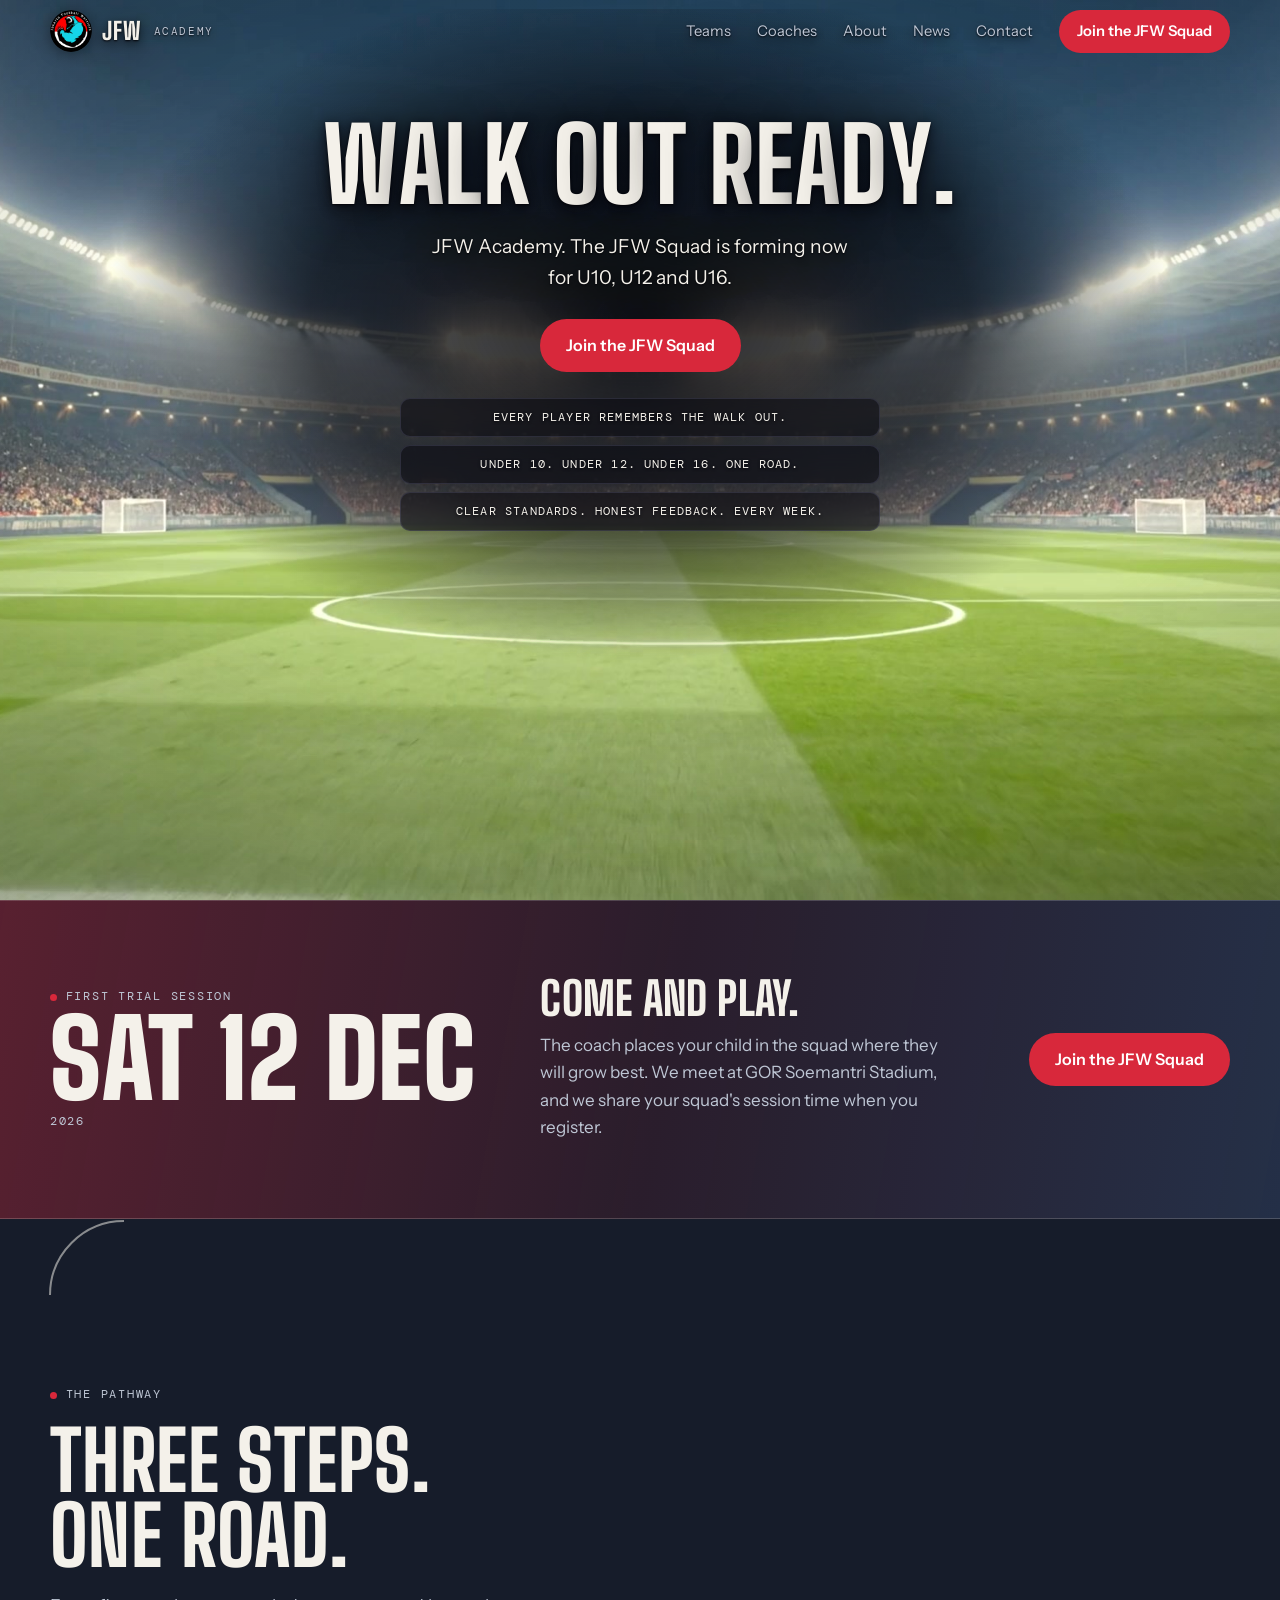
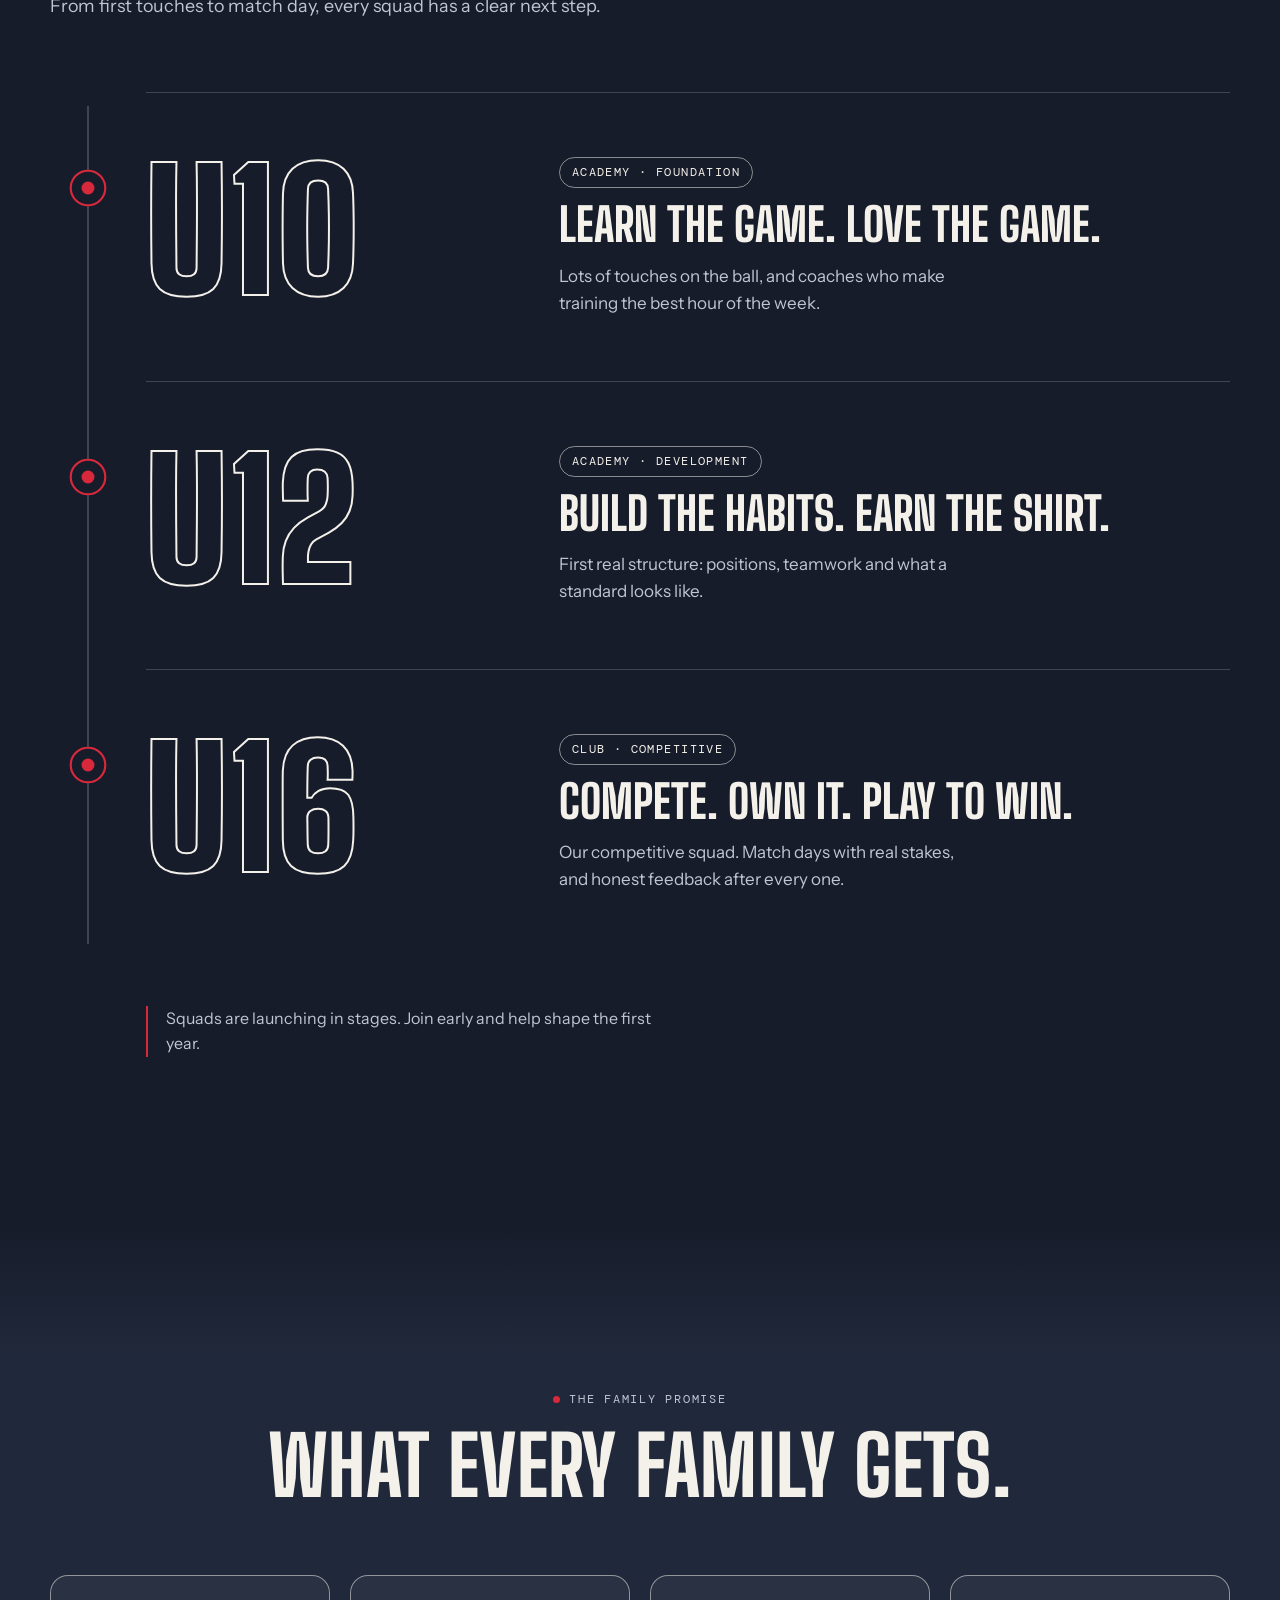
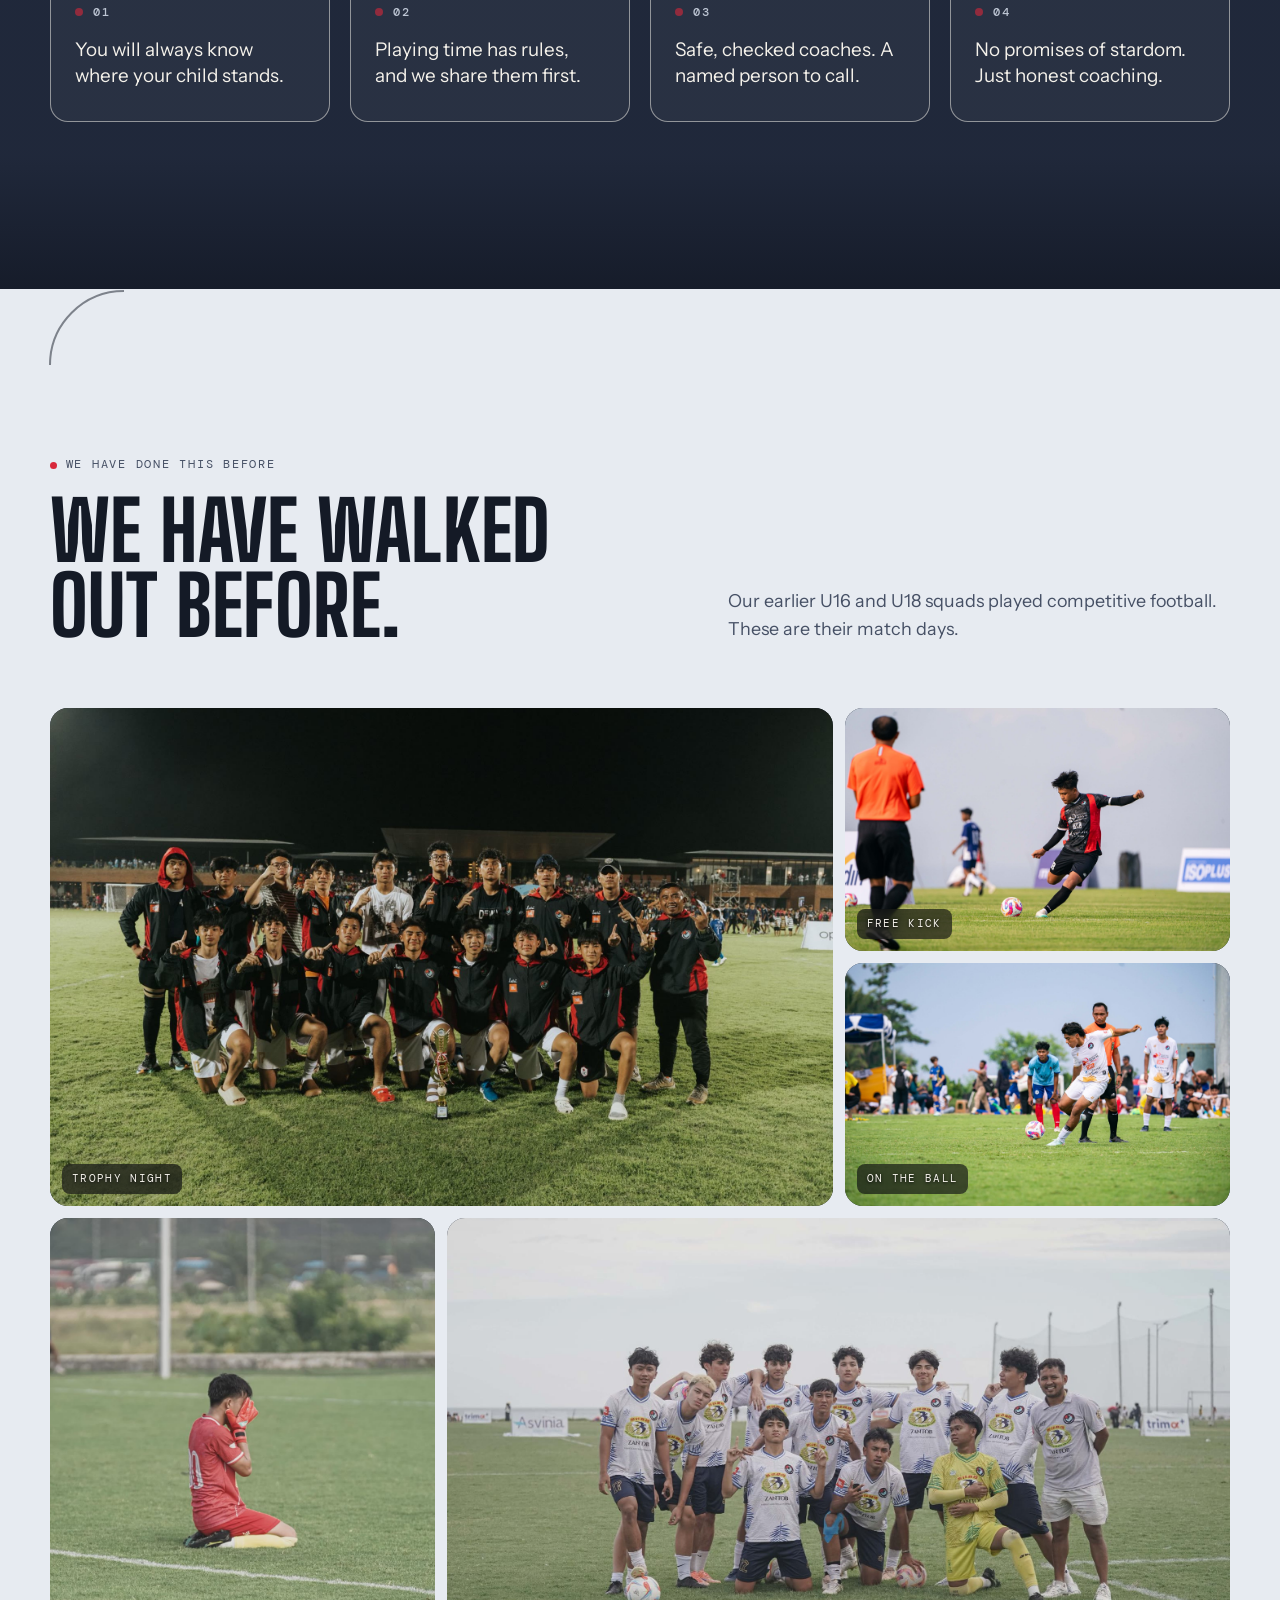
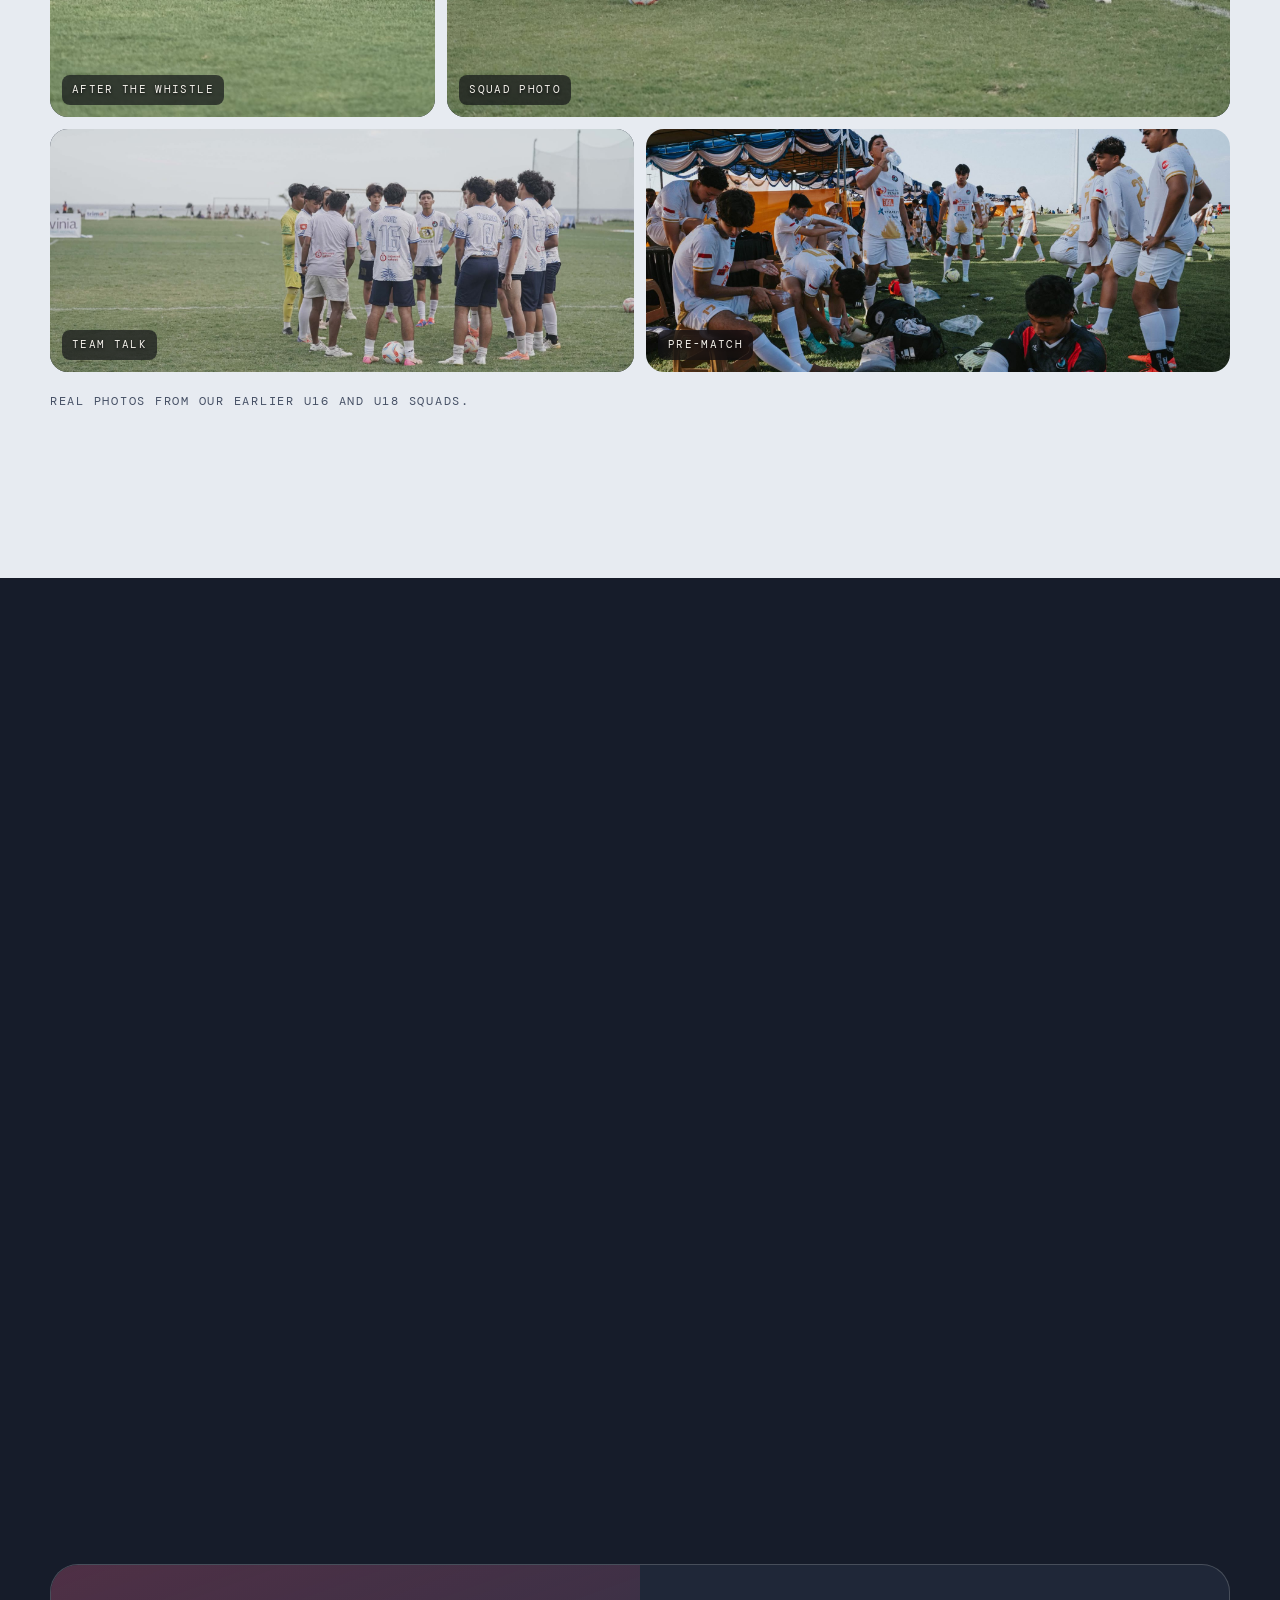
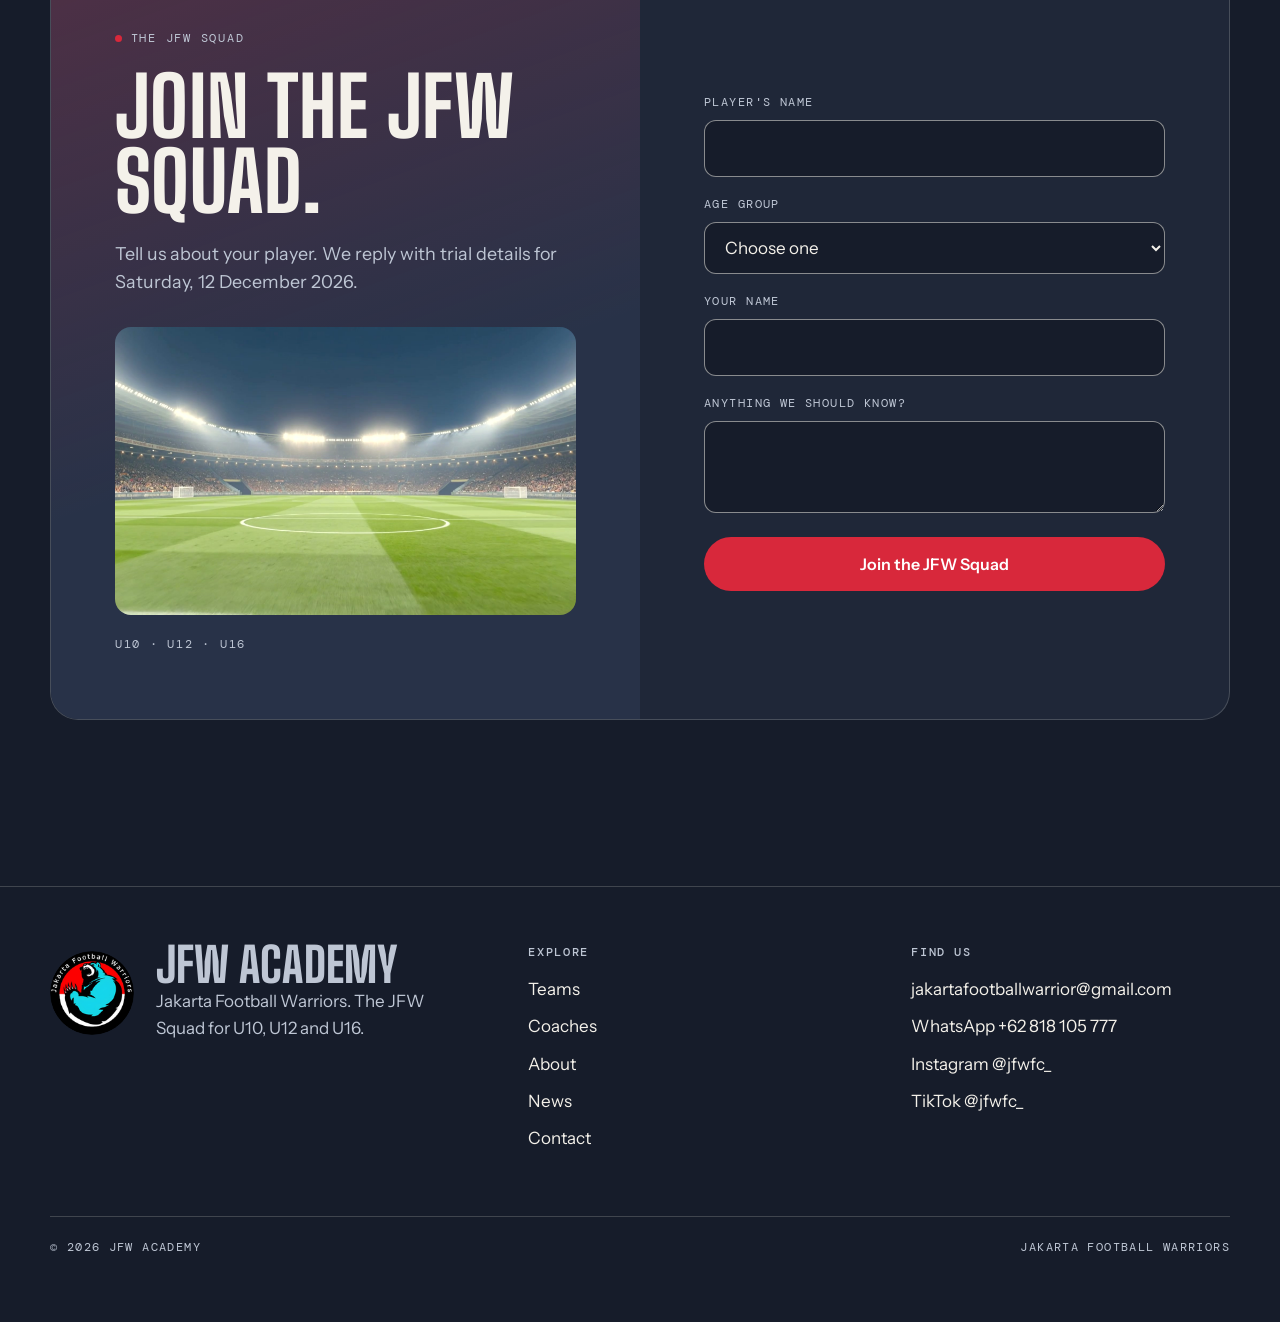
==== commit 67909740: "Auto-playing walk-out hero (replaces scroll-controlled hero), phone caption readability" ====
--- a/index.html
+++ b/index.html
@@ -23,16 +23,18 @@
 <script src="assets/site.js" defer></script>
 <style>
 
-/* ---------- hero (scrub mode) ---------- */
-.hero{position:relative;height:600vh}
-.stage{position:sticky;top:0;height:100vh;height:100dvh;overflow:hidden;background:var(--canvas)}
+/* ---------- hero: the walk-out plays by itself ---------- */
+.hero{position:relative;height:100vh;height:100svh;min-height:520px}
+.stage{position:absolute;inset:0;overflow:hidden;background:var(--canvas)}
 .poster{position:absolute;inset:0;background-size:cover;background-position:center}
-#hero-canvas{position:absolute;inset:0;width:100%;height:100%;object-fit:cover;opacity:0;transition:opacity .8s var(--ease)}
-.stage.video-ready #hero-canvas{opacity:1}
+#hero-video{position:absolute;inset:0;width:100%;height:100%;object-fit:cover;opacity:0;transition:opacity .8s var(--ease)}
+.stage.video-ready #hero-video{opacity:1}
 .scrim{position:absolute;inset:0;pointer-events:none;z-index:2;background:radial-gradient(ellipse 120% 90% at 50% 45%,rgba(10,10,18,0) 38%,rgba(10,10,18,.46) 100%)}
-.band{position:absolute;z-index:3;opacity:0;visibility:hidden;pointer-events:none;text-shadow:var(--tshadow);width:min(31vw,28rem)}
+.band{position:absolute;z-index:3;opacity:0;visibility:hidden;pointer-events:none;text-shadow:var(--tshadow);width:min(31vw,28rem);transition:opacity .6s var(--ease),visibility 0s linear .6s}
+.band.on{opacity:1;visibility:visible;transition:opacity .5s var(--ease),visibility 0s}
 .band.live{pointer-events:auto}
-.band::before{content:"";position:absolute;z-index:-1;inset:-34% -42%;pointer-events:none;opacity:calc(.25 + .75*var(--k,1));background:radial-gradient(ellipse 74% 62% at 50% 50%,rgba(5,5,10,var(--s0,.78)) 0%,rgba(5,5,10,var(--s1,.54)) 46%,rgba(5,5,10,0) 76%)}
+.band::before{content:"";position:absolute;z-index:-1;inset:-34% -42%;pointer-events:none;opacity:0;transition:opacity .9s var(--ease);background:radial-gradient(ellipse 74% 62% at 50% 50%,rgba(5,5,10,var(--s0,.78)) 0%,rgba(5,5,10,var(--s1,.54)) 46%,rgba(5,5,10,0) 76%)}
+.band.on::before{opacity:1}
 .b3{--s0:.9;--s1:.68}
 .b1{left:5.5vw;top:50%;transform:translateY(-50%)}
 .b2{right:5.5vw;top:50%;transform:translateY(-50%);text-align:right}
@@ -50,45 +52,64 @@
 .band .btn{text-shadow:none;pointer-events:auto}
 .static-lines{display:none}
 
-/* entrance personalities, all transform and opacity, scrubbed off --k */
-.fx-depth .w{--kc:clamp(0,(var(--k,0) - var(--th,0))*2.8,1);opacity:var(--kc);transform:scale(calc(.82 + .18*var(--kc)))}
-.fx-grid .c{--kc:clamp(0,(var(--k,0) - var(--th,0))*2.6,1);opacity:var(--kc);transform:translateX(calc((1 - var(--kc))*var(--jx,0px)))}
-.fx-punch .w{--kc:clamp(0,(var(--k,0) - var(--th,0))*3,1);--ks:clamp(0,(var(--k,0) - var(--th,0) - var(--sd,.1))*var(--ss,3.2),1);opacity:var(--kc);transform:scale(calc(.6 + (.4 + var(--ov,.12))*var(--kc) - var(--ov,.12)*var(--ks)))}
-.fx-punch .w.em{--ov:.24;--sd:.16;--ss:2.6;color:#fff}
-.fx-rise .w{--kc:clamp(0,(var(--k,0) - var(--th,0))*2.8,1);opacity:var(--kc);transform:translateY(calc((1 - var(--kc))*30px))}
-.b4 .sub{--ks:clamp(0,(var(--k,0) - .66)*4,1);opacity:var(--ks);transform:translateY(calc((1 - var(--ks))*14px))}
-.b4 .actions{--kb:clamp(0,(var(--k,0) - .78)*5,1);opacity:var(--kb);transform:translateY(calc((1 - var(--kb))*14px))}
-
-.ring{position:absolute;z-index:4;left:50%;bottom:calc(max(7vh,48px) + 44px);width:38px;height:38px;margin-left:-19px;color:var(--text-primary);transform:rotate(-90deg);opacity:.85;transition:opacity .6s var(--ease)}
-.ring .back{opacity:.22}
-.stage.video-ready .ring,.stage.video-failed .ring{opacity:0;pointer-events:none}
-.cue{position:absolute;z-index:4;left:50%;bottom:max(5vh,32px);transform:translateX(-50%);display:flex;flex-direction:column;align-items:center;gap:10px;text-shadow:var(--tshadow);transition:opacity .5s var(--ease)}
-.cue.gone{opacity:0}
+/* entrances: transform and opacity only, run by the browser's compositor */
+.fx-depth .w{opacity:0;transform:scale(.82);transition:opacity .7s var(--ease),transform .9s var(--ease);transition-delay:calc(var(--th,0)*1.3s)}
+.fx-depth.on .w{opacity:1;transform:none}
+.fx-grid .c{opacity:0;transform:translateX(var(--jx,-80px));transition:opacity .6s var(--ease),transform .9s var(--ease);transition-delay:calc(var(--th,0)*1.2s)}
+.fx-grid.on .c{opacity:1;transform:none}
+.fx-punch .w{opacity:0;transform:scale(.6);transition:opacity .35s var(--ease),transform .75s cubic-bezier(.3,1.7,.5,1);transition-delay:calc(var(--th,0)*1.4s)}
+.fx-punch.on .w{opacity:1;transform:none}
+.fx-punch .w.em{color:#fff}
+.fx-rise .w{opacity:0;transform:translateY(30px);transition:opacity .7s var(--ease),transform .9s var(--ease);transition-delay:calc(var(--th,0)*1.2s)}
+.fx-rise.on .w{opacity:1;transform:none}
+.b4 .sub{opacity:0;transform:translateY(14px);transition:opacity .8s var(--ease) .9s,transform .8s var(--ease) .9s}
+.b4.on .sub{opacity:1;transform:none}
+.b4 .actions{opacity:0;transform:translateY(14px);transition:opacity .8s var(--ease) 1.4s,transform .8s var(--ease) 1.4s}
+.b4.on .actions{opacity:1;transform:none}
+.band:not(.on) .w,.band:not(.on) .c,.band:not(.on) .sub,.band:not(.on) .actions{transition-delay:0s}
+
+.skip-intro{position:absolute;z-index:5;right:var(--gutter);bottom:max(4vh,24px);font-family:var(--mono);font-size:.74rem;letter-spacing:.14em;text-transform:uppercase;color:var(--text-primary);background:rgba(8,8,15,.55);border:1px solid var(--line-strong);border-radius:999px;padding:11px 18px;cursor:pointer;opacity:0;pointer-events:none;transition:opacity .6s var(--ease),background .3s var(--ease)}
+.skip-intro:hover{background:rgba(8,8,15,.8)}
+.stage.playing .skip-intro{opacity:1;pointer-events:auto}
+.cue{position:absolute;z-index:4;left:50%;bottom:max(5vh,32px);transform:translateX(-50%);display:flex;flex-direction:column;align-items:center;gap:10px;text-shadow:var(--tshadow);opacity:0;transition:opacity .8s var(--ease) 1.2s}
+.stage.done .cue{opacity:1}
 .cue i{display:block;width:1px;height:34px;background:linear-gradient(var(--text-primary),transparent);transform-origin:top;animation:cue 2.6s var(--ease-io) infinite;animation-delay:-1.1s}
 @keyframes cue{0%{transform:scaleY(.15);opacity:.2}55%{transform:scaleY(1);opacity:1}100%{transform:scaleY(1);opacity:0}}
-@media (max-height:560px){.cue,.ring{display:none}}
-
-/* ---------- static hero (phones, portrait tablets, reduced motion, failed video) ---------- */
-@media (max-width:720px),(orientation:portrait) and (max-width:1024px),(orientation:portrait) and (pointer:coarse),(orientation:landscape) and (pointer:coarse) and (max-height:560px),(prefers-reduced-motion:reduce){
+@media (max-height:560px){.cue{display:none}}
+
+/* phones and narrow screens: captions sit centred low in the frame */
+@media (max-width:720px){
+  .b1,.b2,.b3{left:50%;right:auto;top:auto;bottom:15vh;transform:translateX(-50%);width:88vw;text-align:center}
+  .band .h{font-size:clamp(2.6rem,12.6vw,4.4rem)}
+  .b4 .h{font-size:clamp(3rem,13.4vw,5.2rem)}
+  .b1::before,.b2::before,.b3::before{inset:-34% -60%;background:linear-gradient(180deg,rgba(5,5,10,0) 0%,rgba(5,5,10,.9) 26%,rgba(5,5,10,.9) 74%,rgba(5,5,10,0) 100%)}
+  .b3::before{background:linear-gradient(180deg,rgba(5,5,10,0) 0%,rgba(5,5,10,.95) 24%,rgba(5,5,10,.95) 76%,rgba(5,5,10,0) 100%)}
+  .skip-intro{bottom:max(3vh,18px)}
+}
+
+/* ---------- still hero: reduced motion, data saver, slow connections, failed video ---------- */
+@media (prefers-reduced-motion:reduce){
   .hero{height:auto}
-  .stage{position:relative;height:auto;min-height:100vh;min-height:100svh}
+  .stage{position:relative;min-height:100vh;min-height:100svh}
   .poster{background-image:url('assets/hero-ending.jpg')}
-  #hero-canvas,.ring,.cue,.b1,.b2,.b3{display:none}
-  .band.b4{opacity:1;visibility:visible;pointer-events:auto;--k:1}
-  .band .h{font-size:clamp(3rem,12.5vw,5.6rem)}
+  #hero-video,.cue,.skip-intro,.b1,.b2,.b3{display:none}
+  .band.b4{opacity:1;visibility:visible;pointer-events:auto}
+  .band.b4 .w,.band.b4 .c,.band.b4 .sub,.band.b4 .actions{opacity:1;transform:none;transition:none}
+  .band.b4::before{opacity:1}
   .static-lines{display:grid;gap:8px;margin:26px auto 0;max-width:30rem}
   .static-lines li{font-family:var(--mono);font-size:.74rem;letter-spacing:.1em;text-transform:uppercase;color:var(--text-primary);background:rgba(8,8,15,.55);border:1px solid rgba(96,96,126,.3);border-radius:10px;padding:9px 12px;backdrop-filter:blur(10px);text-shadow:0 1px 3px rgba(5,5,10,.85)}
 }
 html.static .hero{height:auto}
-html.static .stage{position:relative;height:auto;min-height:100vh;min-height:100svh}
+html.static .stage{position:relative;min-height:100vh;min-height:100svh}
 html.static .poster{background-image:url('assets/hero-ending.jpg')}
-html.static #hero-canvas,html.static .ring,html.static .cue,html.static .b1,html.static .b2,html.static .b3{display:none}
-html.static .band.b4{opacity:1;visibility:visible;pointer-events:auto;--k:1}
-html.static .band .h{font-size:clamp(3rem,12.5vw,5.6rem)}
+html.static #hero-video,html.static .cue,html.static .skip-intro,html.static .b1,html.static .b2,html.static .b3{display:none}
+html.static .band.b4{opacity:1;visibility:visible;pointer-events:auto}
+html.static .band.b4 .w,html.static .band.b4 .c,html.static .band.b4 .sub,html.static .band.b4 .actions{opacity:1;transform:none;transition:none}
+html.static .band.b4::before{opacity:1}
 html.static .static-lines{display:grid;gap:8px;margin:26px auto 0;max-width:30rem}
 html.static .static-lines li{font-family:var(--mono);font-size:.74rem;letter-spacing:.1em;text-transform:uppercase;color:var(--text-primary);background:rgba(8,8,15,.55);border:1px solid rgba(96,96,126,.3);border-radius:10px;padding:9px 12px;backdrop-filter:blur(10px);text-shadow:0 1px 3px rgba(5,5,10,.85)}
+html.static .band .h{font-size:clamp(3rem,12.5vw,5.6rem)}
 @media (min-width:721px){html.static .band .h{font-size:clamp(3.2rem,8vw,7.4rem)}}
-
 
 /* trial day banner */
 .trial.sec{padding:clamp(44px,6vw,80px) 0;background:linear-gradient(100deg,rgba(216,40,59,.34),rgba(216,40,59,.10) 52%,rgba(110,150,225,.16));border-block:1px solid var(--line)}
@@ -184,7 +205,7 @@
 html.pinned .node{border-color:var(--accent)}
 html.pinned .node::before{background:var(--accent);opacity:1}
 </style>
-<noscript><style>body{opacity:1}.hero{height:auto}.stage{position:relative;height:auto;min-height:100vh}.poster{background-image:url(assets/hero-ending.jpg)}#hero-canvas,.ring,.cue,.b1,.b2,.b3{display:none}.band.b4{opacity:1;visibility:visible;pointer-events:auto;--k:1}.rvc .rv{opacity:1;transform:none}.promise{opacity:1;transform:none}.road .line{transform:scaleY(1)}.static-lines{display:grid;gap:8px;margin-top:24px}</style></noscript>
+<noscript><style>body{opacity:1}.hero{height:auto}.stage{position:relative;min-height:100vh}.poster{background-image:url(assets/hero-ending.jpg)}#hero-video,.cue,.skip-intro,.b1,.b2,.b3{display:none}.band.b4{opacity:1;visibility:visible;pointer-events:auto}.band.b4 .w,.band.b4 .c,.band.b4 .sub,.band.b4 .actions{opacity:1;transform:none}.band.b4::before{opacity:1}.rvc .rv{opacity:1;transform:none}.promise{opacity:1;transform:none}.road .line{transform:scaleY(1)}.static-lines{display:grid;gap:8px;margin-top:24px}</style></noscript>
 </head>
 <body>
 <a class="skip" href="#main">Skip to content</a>
@@ -220,13 +241,13 @@
   <h1 class="sr">JFW Academy. Walk out ready.</h1>
   <div class="stage" id="stage">
     <div class="poster" id="poster"></div>
-    <canvas id="hero-canvas" width="1280" height="724" aria-hidden="true"></canvas>
+    <video id="hero-video" muted playsinline preload="auto" aria-hidden="true" tabindex="-1"></video>
     <div class="scrim"></div>
 
-    <div class="band b1" data-a="0" data-b="0.22" data-ramp="0.05" data-fx="depth"><p class="h" data-split>Every player remembers the walk out.</p></div>
-    <div class="band b2" data-a="0.25" data-b="0.47" data-ramp="0.05" data-fx="grid" data-spread="0.5" data-breaks="sentence"><p class="h" data-split>Under 10. Under 12. Under 16. One road.</p></div>
-    <div class="band b3" data-a="0.50" data-b="0.72" data-ramp="0.05" data-fx="punch"><p class="h" data-split data-em="Honest,Every">Clear standards. Honest feedback. Every week.</p></div>
-    <div class="band b4" data-a="0.76" data-b="1" data-ramp="0.06" data-fx="rise">
+    <div class="band b1" data-a="0" data-b="0.22" data-fx="depth"><p class="h" data-split>Every player remembers the walk out.</p></div>
+    <div class="band b2" data-a="0.25" data-b="0.47" data-fx="grid" data-spread="0.5" data-breaks="sentence"><p class="h" data-split>Under 10. Under 12. Under 16. One road.</p></div>
+    <div class="band b3" data-a="0.50" data-b="0.72" data-fx="punch"><p class="h" data-split data-em="Honest,Every">Clear standards. Honest feedback. Every week.</p></div>
+    <div class="band b4" data-a="0.76" data-b="1" data-fx="rise">
       <p class="h" data-split>Walk out ready.</p>
       <p class="sub">JFW Academy. The JFW Squad is forming now for U10, U12 and U16.</p>
       <div class="actions"><a class="btn" href="#join">Join the JFW Squad</a></div>
@@ -237,8 +258,8 @@
       </ul>
     </div>
 
-    <svg class="ring" id="ring" viewBox="0 0 48 48" aria-hidden="true"><circle class="back" cx="24" cy="24" r="20" fill="none" stroke="currentColor" stroke-width="3"/><circle cx="24" cy="24" r="20" fill="none" stroke="currentColor" stroke-width="3" stroke-linecap="round" stroke-dasharray="126" style="stroke-dashoffset:var(--ld,126)"/></svg>
-    <div class="cue mono" id="cue" aria-hidden="true">Scroll to walk out<i></i></div>
+    <button class="skip-intro" id="skipIntro" type="button">Skip intro</button>
+    <div class="cue mono" id="cue" aria-hidden="true">Scroll<i></i></div>
   </div>
 </section>
 
@@ -407,7 +428,6 @@
 (() => {
 'use strict';
 /* ====== settings ====== */
-const POSTER_URL = 'assets/hero-poster.jpg';
 
 const $ = (s, r = document) => r.querySelector(s);
 const $$ = (s, r = document) => [...r.querySelectorAll(s)];
@@ -469,211 +489,80 @@
 addEventListener('resize', pageScroll);
 pageScroll();
 
-/* ====== the scrub hero ====== */
-const hero = $('#hero'), stage = $('#stage'), canvas = $('#hero-canvas'), poster = $('#poster'), ring = $('#ring'), cue = $('#cue');
-const bands = $$('.band').map((el, i, arr) => ({
-  el, i, last: i === arr.length - 1,
-  a: +el.dataset.a, b: +el.dataset.b, ramp: +el.dataset.ramp || 0,
-  op: -1, k: -1, vis: null, live: null
-}));
-let heroTop = 0, heroRange = 1;
-function measureHero() {
-  const r = hero.getBoundingClientRect();
-  heroTop = r.top + scrollY; heroRange = Math.max(1, r.height - innerHeight);
-}
-const heroProgress = () => clamp((scrollY - heroTop) / heroRange, 0, 1);
-
-let target = 0, shown = 0, rafId = null, lastTick = 0, heroOnScreen = true, loadK = 0, loadDone = false;
-let cueGone = false;
-
-function updateCaptions(p) {
-  if (!scrubOn) return;
+/* ====== the walk-out intro: the video plays by itself and the captions follow its clock ====== */
+const hero = $('#hero'), stage = $('#stage'), video = $('#hero-video'), poster = $('#poster'), skipBtn = $('#skipIntro');
+const VIDEO_URL = 'assets/hero-walkout.mp4', POSTER_URL = 'assets/hero-poster.jpg';
+const bands = $$('.band').map((el, i, arr) => ({ el, last: i === arr.length - 1, a: +el.dataset.a, b: +el.dataset.b, on: false }));
+let introOn = false, introStarted = false, introDone = false, heroFailed = false, rafId = null, watchdog = null;
+
+function setBands(p) {
   for (const b of bands) {
-    const len = b.b - b.a;
-    const f = Math.min(0.036, len / 3);
-    const inE = b.i === 0 ? 1 : sm(p, b.a, b.a + f);
-    const outE = b.last ? 1 : 1 - sm(p, b.b - f, b.b);
-    let op = inE * outE;
-    if (p < b.a - 0.0001 && b.i !== 0) op = 0;
-    if (p > b.b + 0.0001 && !b.last) op = 0;
-    let k = clamp((p - b.a) / (b.ramp || Math.min(0.025, len * .35)), 0, 1);
-    if (b.i === 0) k = Math.max(k, loadK);
-    op = Math.round(op * 1000) / 1000;
-    if (op !== b.op && (Math.abs(op - b.op) > .004 || op === 0 || op === 1)) {
-      b.op = op; b.el.style.opacity = op;
-      const v = op > .01;
-      if (v !== b.vis) { b.vis = v; b.el.style.visibility = v ? 'visible' : 'hidden'; }
-      const l = op > .6;
-      if (l !== b.live) { b.live = l; b.el.classList.toggle('live', l); }
-    }
-    if (Math.abs(k - b.k) >= .008 || ((k === 0 || k === 1) && k !== b.k)) { b.k = k; b.el.style.setProperty('--k', k.toFixed(3)); }
+    const on = b.last ? p >= b.a : (p >= b.a && p < b.b);
+    if (on !== b.on) { b.on = on; b.el.classList.toggle('on', on); if (b.last) b.el.classList.toggle('live', on); }
   }
-  const g = p > .03;
-  if (g !== cueGone) { cueGone = g; cue.classList.toggle('gone', g); }
-}
-
-/* frame engine: 145 stills drawn to a canvas, no video decoder involved */
-const FRAME_COUNT = 145, KEY_STEP = 12, DECODE_RADIUS = 12, KEEP_RADIUS = 14;
-const frameUrl = i => 'assets/frames/f' + String(i).padStart(3, '0') + '.webp';
-const frameBlobs = new Array(FRAME_COUNT).fill(null);   // compressed stills, about 27 KB each
-const frameBmps = new Array(FRAME_COUNT).fill(null);    // decoded stills, kept only near the playhead
-const decoding = new Set();
-let framesLoaded = 0, framesReady = false, loaderStarted = false, wantIdx = -1, drawnIdx = -1;
-const ctx = canvas.getContext('2d', { alpha: false });
-function nearestReadyIndex(i) {
-  if (frameBmps[i]) return i;
-  for (let d = 1; d < FRAME_COUNT; d++) {
-    if (i - d >= 0 && frameBmps[i - d]) return i - d;
-    if (i + d < FRAME_COUNT && frameBmps[i + d]) return i + d;
-  }
-  return -1;
-}
-function paint() {
-  const best = nearestReadyIndex(wantIdx);
-  if (best < 0 || best === drawnIdx) return;
-  drawnIdx = best;
-  ctx.drawImage(frameBmps[best], 0, 0, canvas.width, canvas.height);
-}
-function decodeFrame(i) {
-  if (i < 0 || i >= FRAME_COUNT || frameBmps[i] || !frameBlobs[i] || decoding.has(i) || decoding.size >= 6) return;
-  decoding.add(i);
-  createImageBitmap(frameBlobs[i]).then(bmp => { decoding.delete(i); frameBmps[i] = bmp; paint(); pump(); }).catch(() => decoding.delete(i));
-}
-function pump() {
-  if (wantIdx < 0) return;
-  for (let d = 0; d <= DECODE_RADIUS; d++) { decodeFrame(wantIdx + d); if (d) decodeFrame(wantIdx - d); }
-  for (let i = 0; i < FRAME_COUNT; i++) {
-    const b = frameBmps[i];
-    if (b && Math.abs(i - wantIdx) > KEEP_RADIUS && i % KEY_STEP !== 0) { b.close(); frameBmps[i] = null; if (drawnIdx === i) drawnIdx = -1; }
-  }
-}
-function drawFrame(p) {
-  const i = clamp(Math.round(p * (FRAME_COUNT - 1)), 0, FRAME_COUNT - 1);
-  if (i !== wantIdx) { wantIdx = i; pump(); }
-  paint();
-}
-function tick(now) {
-  const dt = Math.min(100, now - (lastTick || now));
-  lastTick = now;
-  const k = 0.24;
-  shown += (target - shown) * (1 - Math.pow(1 - k, dt / 16.667));
-  if (Math.abs(target - shown) < 0.0005) { shown = target; rafId = null; lastTick = 0; }
-  else rafId = requestAnimationFrame(tick);
-  drawFrame(shown);
-  updateCaptions(shown);
-}
-function onScroll() {
-  target = heroProgress();
-  if (rafId === null && heroOnScreen) rafId = requestAnimationFrame(tick);
-}
-new IntersectionObserver(es => es.forEach(e => { heroOnScreen = e.isIntersecting; if (heroOnScreen && scrubOn) onScroll(); }), { threshold: 0 }).observe(hero);
-
-/* frame loader with the honest ring: stills load in passes (every 12th, 4th, 2nd, then the rest) */
-let heroInited = false, heroFailed = false;
-function initHeroOnce() {
-  if (heroInited) return; heroInited = true;
-  poster.style.backgroundImage = "url('" + POSTER_URL + "')";
-  let started = false;
-  const start = () => { if (started) return; started = true; loadFrames().catch(failVideo); };
-  const img = new Image(); img.onload = start; img.onerror = start; img.src = POSTER_URL;
-  setTimeout(start, 4000);
-}
-async function fetchFrame(i) {
-  for (let attempt = 0; attempt < 2; attempt++) {
-    try {
-      const ctrl = new AbortController(); const to = setTimeout(() => ctrl.abort(), 20000);
-      const res = await fetch(frameUrl(i), { signal: ctrl.signal }); clearTimeout(to);
-      if (!res.ok) throw new Error('frame ' + res.status);
-      return await res.blob();
-    } catch (e) { if (attempt === 1) throw e; }
-  }
-}
-async function loadFrames() {
-  if (loaderStarted) return; loaderStarted = true;
-  const order = [];
-  for (const step of [12, 4, 2, 1]) for (let i = 0; i < FRAME_COUNT; i += step) if (!order.includes(i)) order.push(i);
-  const needed = Math.ceil(FRAME_COUNT / 2);
-  let next = 0, lastRing = 0, dead = false;
-  const worker = async () => {
-    while (!dead) {
-      const n = next++; if (n >= order.length) return;
-      const i = order[n];
-      try { frameBlobs[i] = await fetchFrame(i); } catch (e) { if (i === 0) { dead = true; throw e; } continue; }
-      framesLoaded++;
-      const now = performance.now();
-      if (now - lastRing > 100 || framesLoaded === needed) { lastRing = now; ring.style.setProperty('--ld', Math.round(126 * (1 - Math.min(1, framesLoaded / needed)))); }
-      if (!framesReady && framesLoaded >= needed && frameBlobs[0]) becomeReady();
-    }
-  };
-  await Promise.all(Array.from({ length: 8 }, worker));
-  if (!framesReady) throw new Error('not enough frames');
-}
-function becomeReady() {
-  framesReady = true;
-  ring.style.setProperty('--ld', 0);
-  for (let i = 0; i < FRAME_COUNT; i += KEY_STEP) decodeFrame(i);
-  if (scrubOn) { wantIdx = -1; drawFrame(shown); stage.classList.add('video-ready'); }
+}
+function loop() {
+  rafId = null;
+  if (!introOn || introDone) return;
+  if (stage.classList.contains('playing') && video.duration) setBands(video.currentTime / video.duration);
+  rafId = requestAnimationFrame(loop);
+}
+function finishIntro() {
+  if (introDone) return; introDone = true;
+  clearTimeout(watchdog);
+  setBands(1);
+  stage.classList.add('video-ready', 'done'); stage.classList.remove('playing');
+  try { video.pause(); if (video.duration) video.currentTime = video.duration; } catch (_) {}
 }
 function failVideo() {
   if (heroFailed) return;
   heroFailed = true;
-  stage.classList.add('video-failed');
   applyHeroMode();
 }
-
-/* live gates: five queries, same strings as the CSS */
-const GATES = [
-  '(max-width: 720px)',
-  '(orientation: portrait) and (max-width: 1024px)',
-  '(orientation: portrait) and (pointer: coarse)',
-  '(orientation: landscape) and (pointer: coarse) and (max-height: 560px)',
-  '(prefers-reduced-motion: reduce)'
-];
-let scrubOn = false;
-function startLoadRamp() {
-  if (loadDone) return; loadDone = true;
-  const t0 = performance.now();
-  const step = now => {
-    const t = clamp((now - t0) / 1400, 0, 1);
-    loadK = 1 - Math.pow(1 - t, 3);
-    if (scrubOn) updateCaptions(shown);
-    if (t < 1) requestAnimationFrame(step);
-  };
-  requestAnimationFrame(step);
-}
-function enableScrub() {
-  if (scrubOn) return; scrubOn = true;
-  measureHero();
-  initHeroOnce();
-  addEventListener('scroll', onScroll, { passive: true });
-  bands.forEach(b => { b.op = -1; b.k = -1; b.vis = null; b.live = null; });
-  target = shown = heroProgress();
-  updateCaptions(shown);
-  if (framesReady) { drawFrame(shown); stage.classList.add('video-ready'); }
-  startLoadRamp();
-  onScroll();
-}
-function disableScrub() {
-  if (!scrubOn && !heroInited) { return; }
-  scrubOn = false;
-  removeEventListener('scroll', onScroll);
+function startIntro() {
+  if (introStarted) return; introStarted = true; introDone = false;
+  poster.style.backgroundImage = "url('" + POSTER_URL + "')";
+  video.muted = true;
+  video.src = VIDEO_URL; video.load();
+  video.addEventListener('canplay', () => {
+    if (!introOn) return;
+    video.play().then(() => { clearTimeout(watchdog); if (introOn && !introDone) stage.classList.add('video-ready', 'playing'); }).catch(failVideo);
+  }, { once: true });
+  video.addEventListener('ended', () => { if (introOn) finishIntro(); }, { once: true });
+  video.addEventListener('error', () => { if (introOn) failVideo(); }, { once: true });
+  watchdog = setTimeout(() => { if (introOn && !introDone && !stage.classList.contains('playing')) failVideo(); }, 9000);
+  if (rafId === null) rafId = requestAnimationFrame(loop);
+}
+function enableIntro() { if (introOn) return; introOn = true; startIntro(); }
+function disableIntro() {
+  introOn = false; introStarted = false; introDone = false;
+  clearTimeout(watchdog);
   if (rafId !== null) { cancelAnimationFrame(rafId); rafId = null; }
-  bands.forEach(b => { b.el.style.opacity = ''; b.el.style.visibility = ''; b.el.style.removeProperty('--k'); b.el.classList.remove('live'); b.op = -1; b.k = -1; });
+  try { video.pause(); video.removeAttribute('src'); video.load(); } catch (_) {}
+  stage.classList.remove('video-ready', 'playing', 'done');
+  bands.forEach(b => { b.on = false; b.el.classList.remove('on', 'live'); });
   poster.style.backgroundImage = '';
-  stage.classList.remove('video-ready');
-  heroInited = false;
-}
+}
+skipBtn.addEventListener('click', () => { if (stage.classList.contains('video-ready')) finishIntro(); else failVideo(); });
+/* pause the video while the hero is scrolled out of view */
+new IntersectionObserver(es => es.forEach(e => {
+  if (!introOn || introDone) return;
+  if (e.isIntersecting) { if (stage.classList.contains('video-ready')) video.play().catch(() => {}); }
+  else video.pause();
+}), { threshold: 0 }).observe(hero);
+
+/* the still hero is used for reduced motion, data saver, very slow connections, and if the video fails */
+const GATES = ['(prefers-reduced-motion: reduce)'];
+const conn = navigator.connection;
+const saveData = !!(conn && (conn.saveData || /(^|-)2g$/.test(conn.effectiveType || '')));
 function applyHeroMode() {
-  const gated = GATES.some(q => matchMedia(q).matches);
-  const stat = gated || heroFailed;
+  const stat = GATES.some(q => matchMedia(q).matches) || saveData || heroFailed;
   html.classList.toggle('static', stat);
-  if (stat) disableScrub(); else enableScrub();
-  measureHero(); pageScroll();
+  if (stat) disableIntro(); else enableIntro();
+  pageScroll();
 }
 const MQLS = GATES.map(q => matchMedia(q));
 MQLS.forEach(m => m.addEventListener('change', applyHeroMode));
-addEventListener('resize', () => { measureHero(); if (scrubOn) onScroll(); });
-if (document.fonts && document.fonts.ready) document.fonts.ready.then(() => { measureHero(); if (scrubOn) onScroll(); });
 applyHeroMode();
 
 /* ====== reduced motion, live, both directions ====== */
